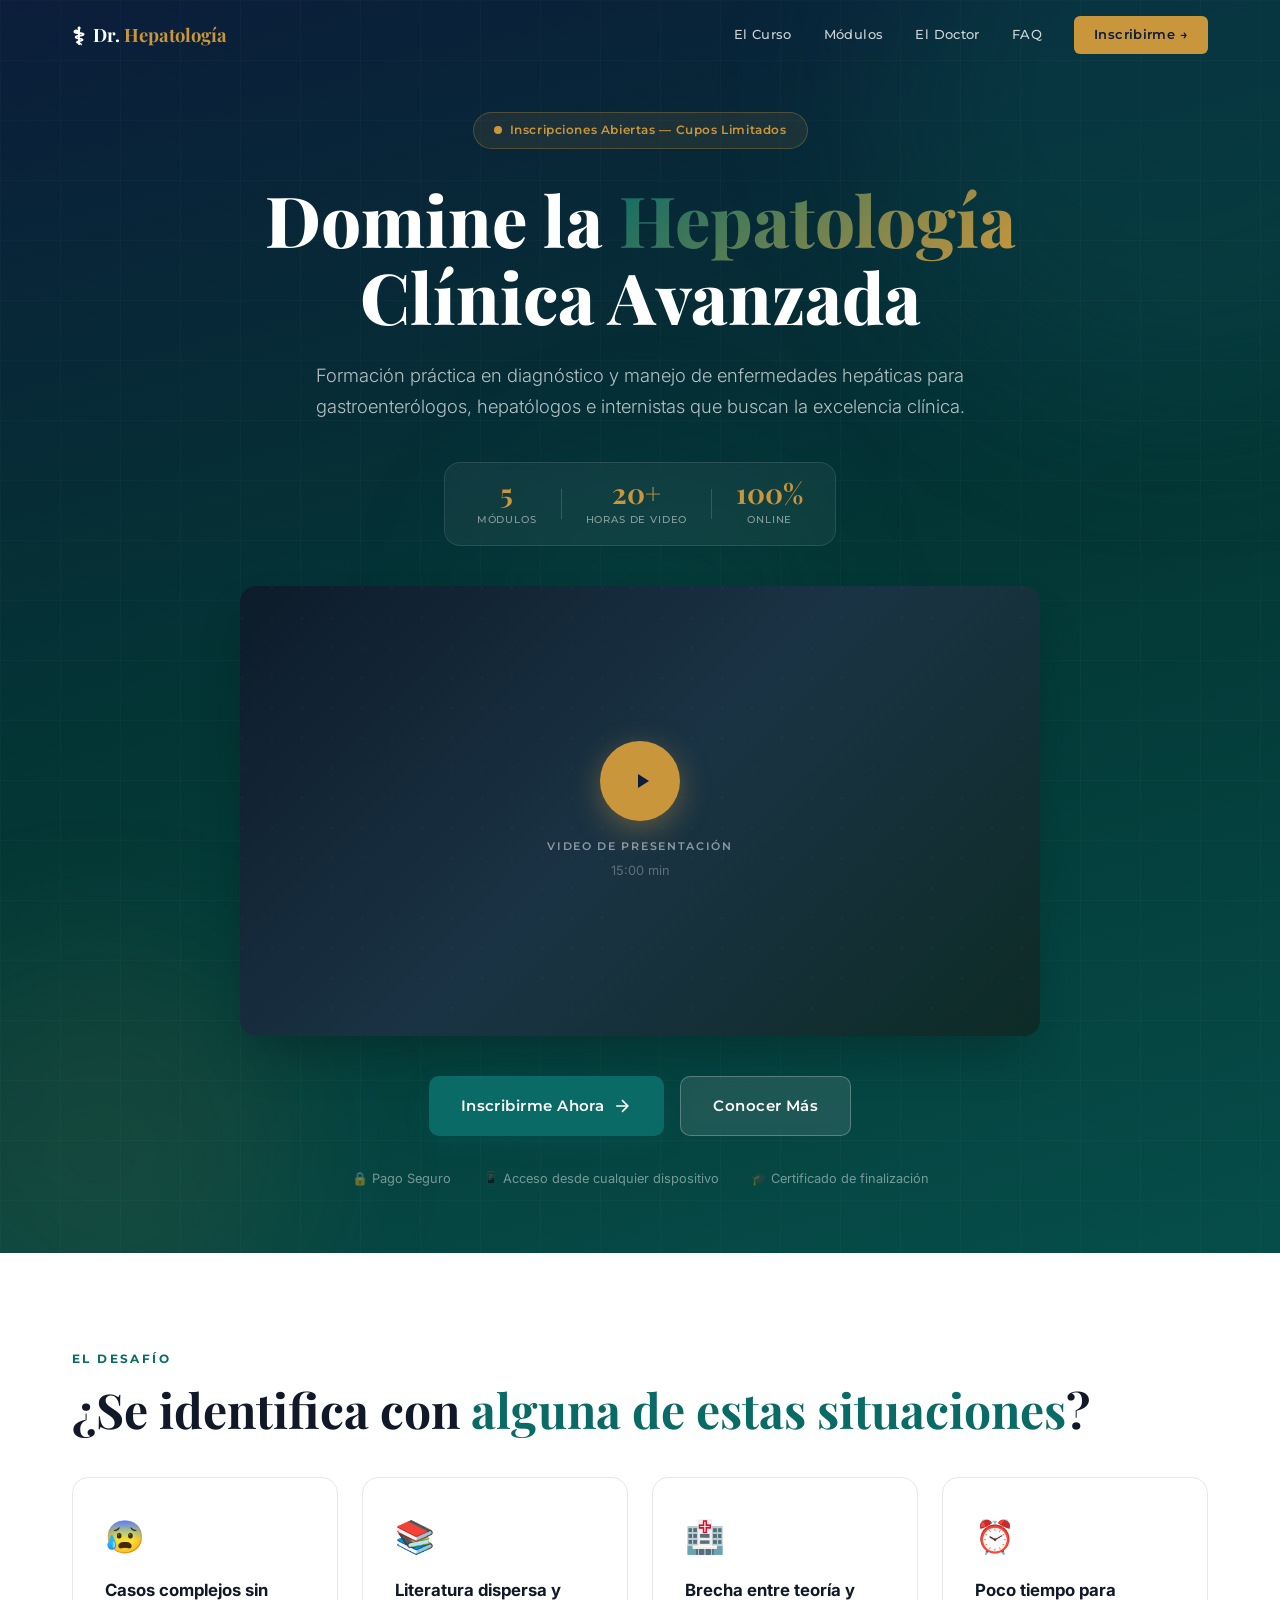
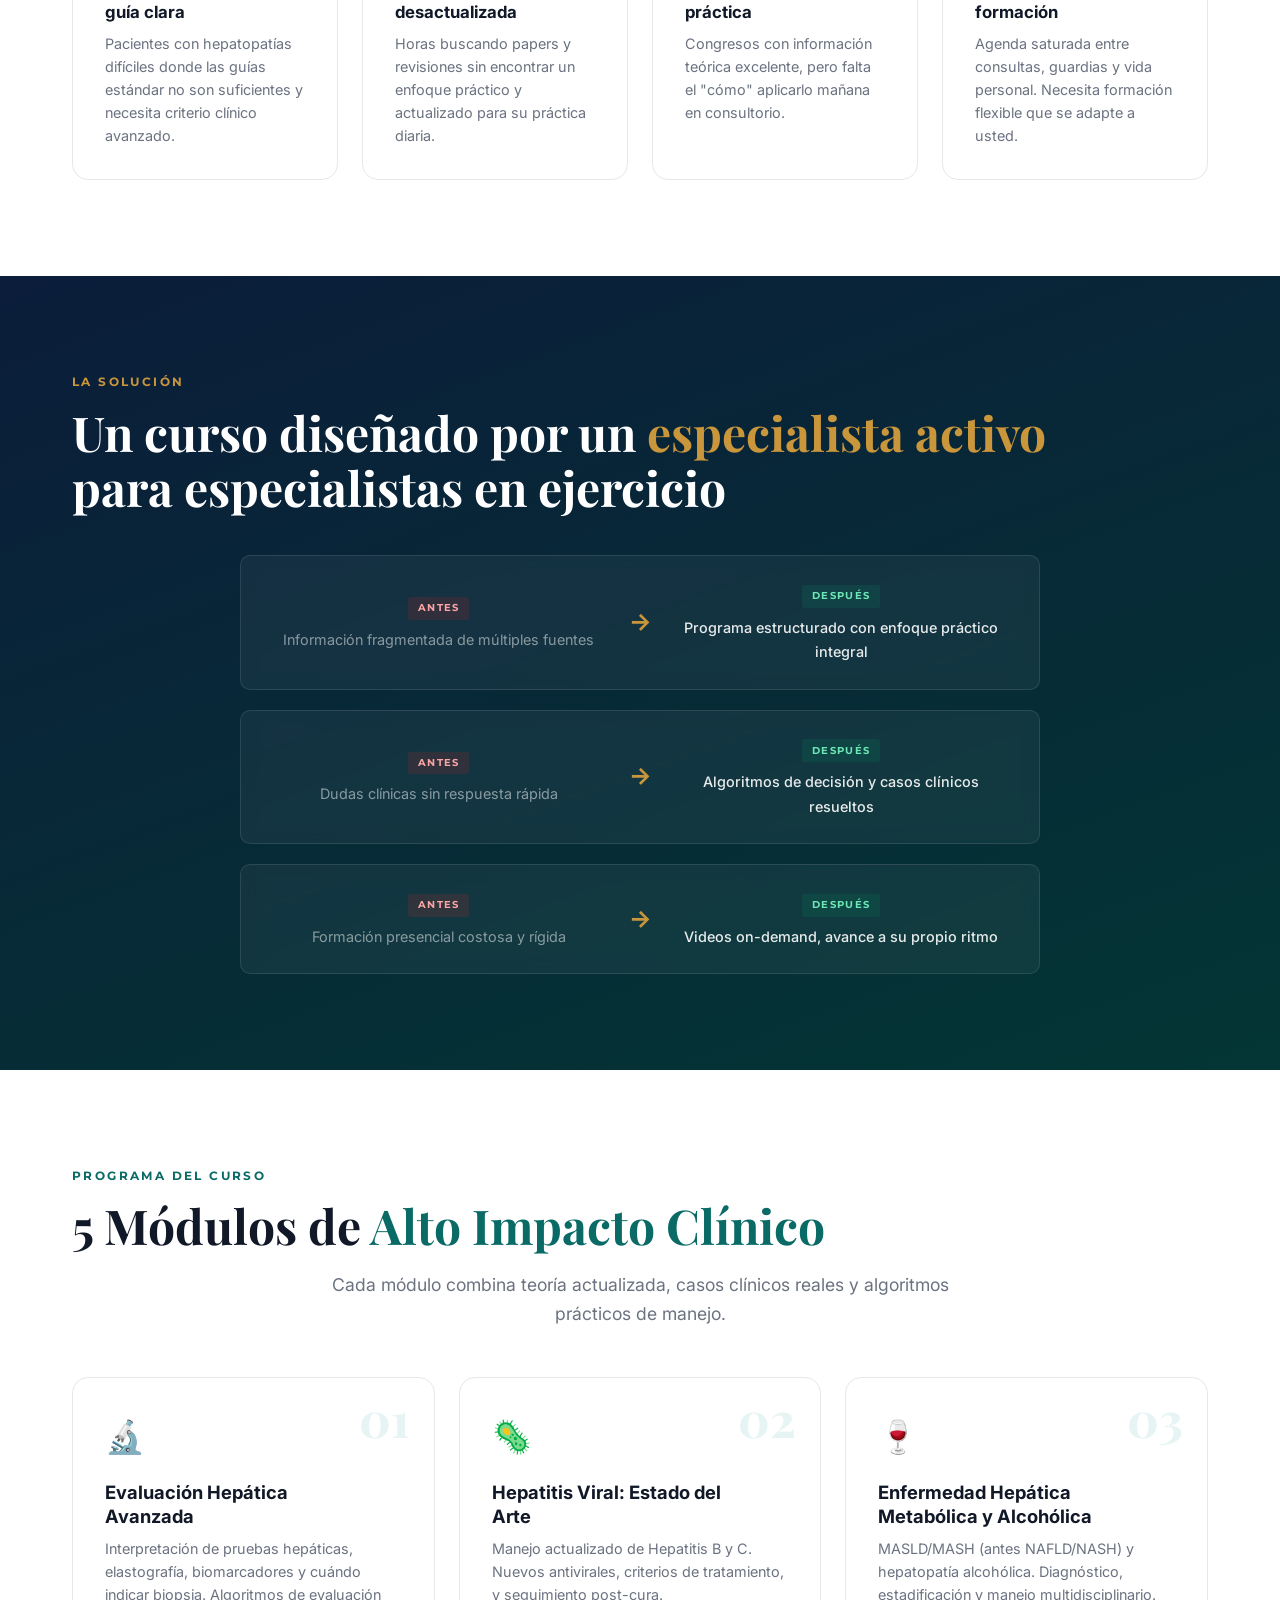
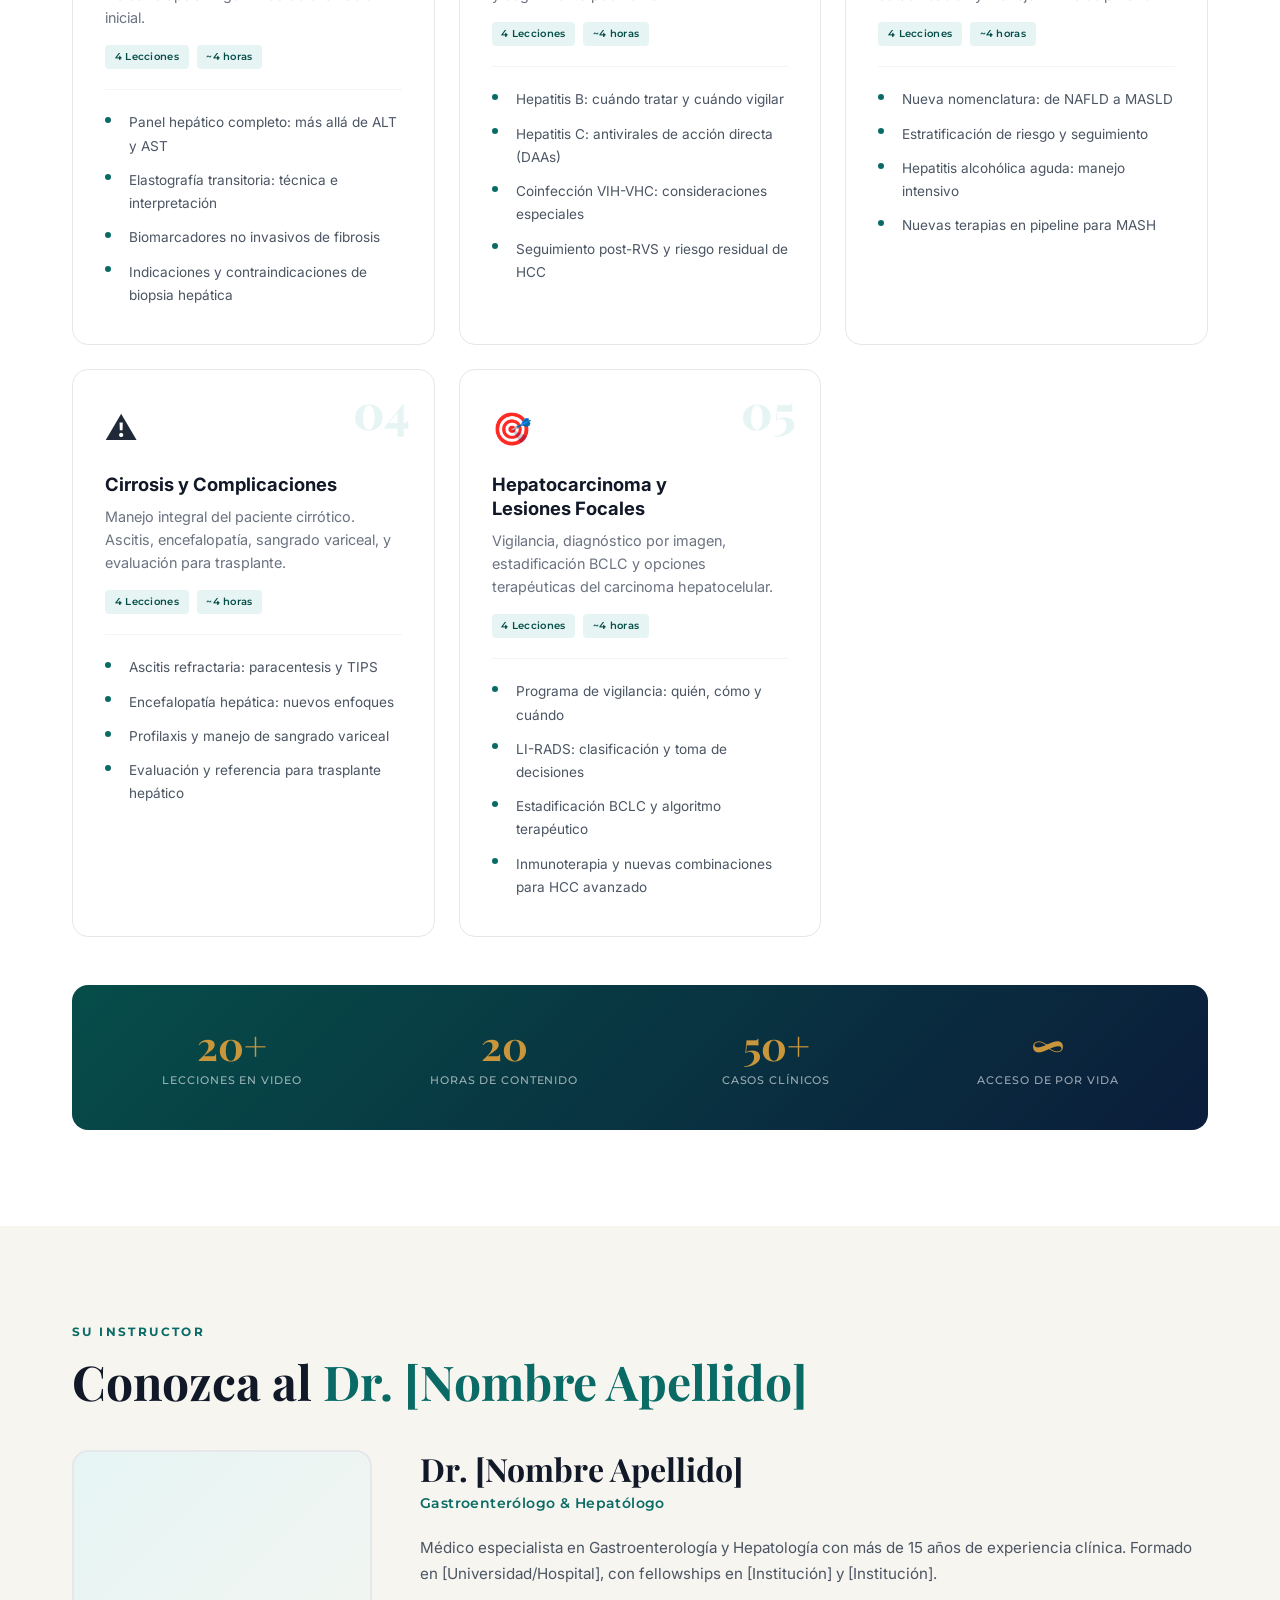
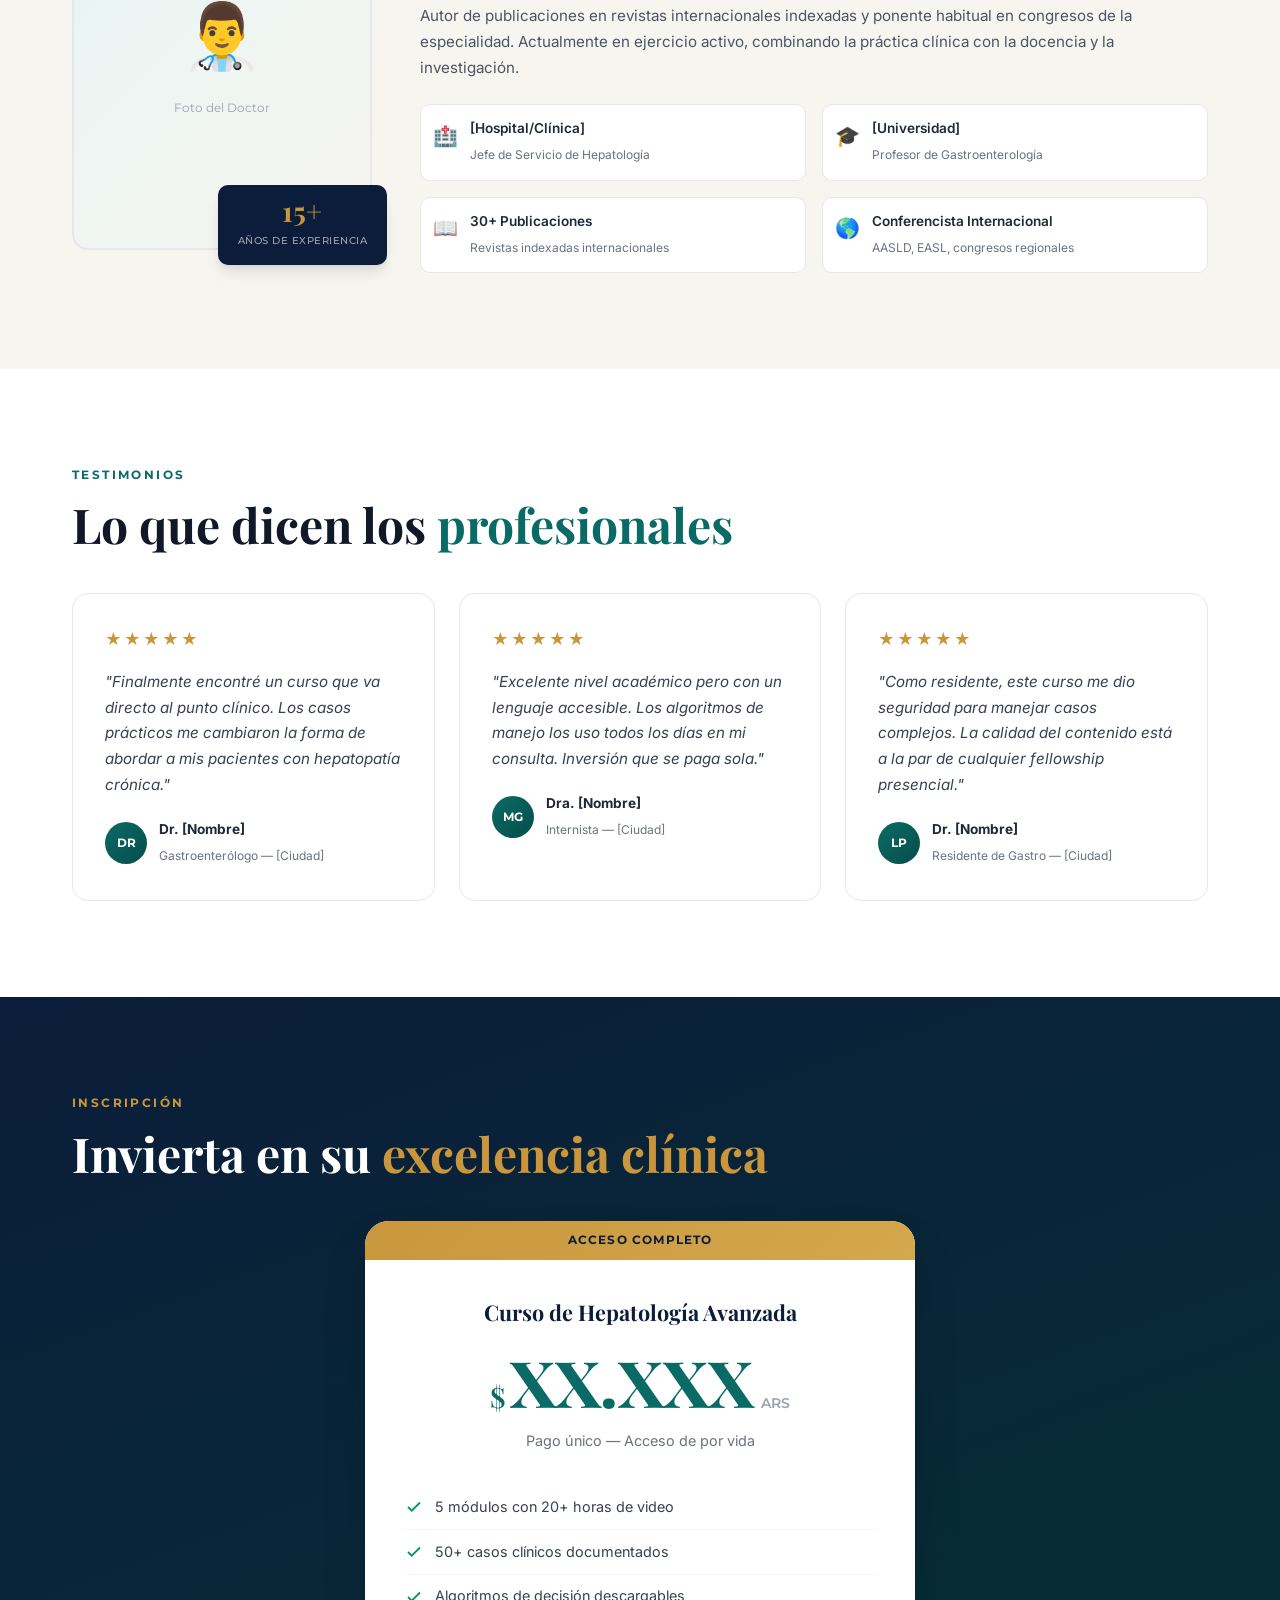
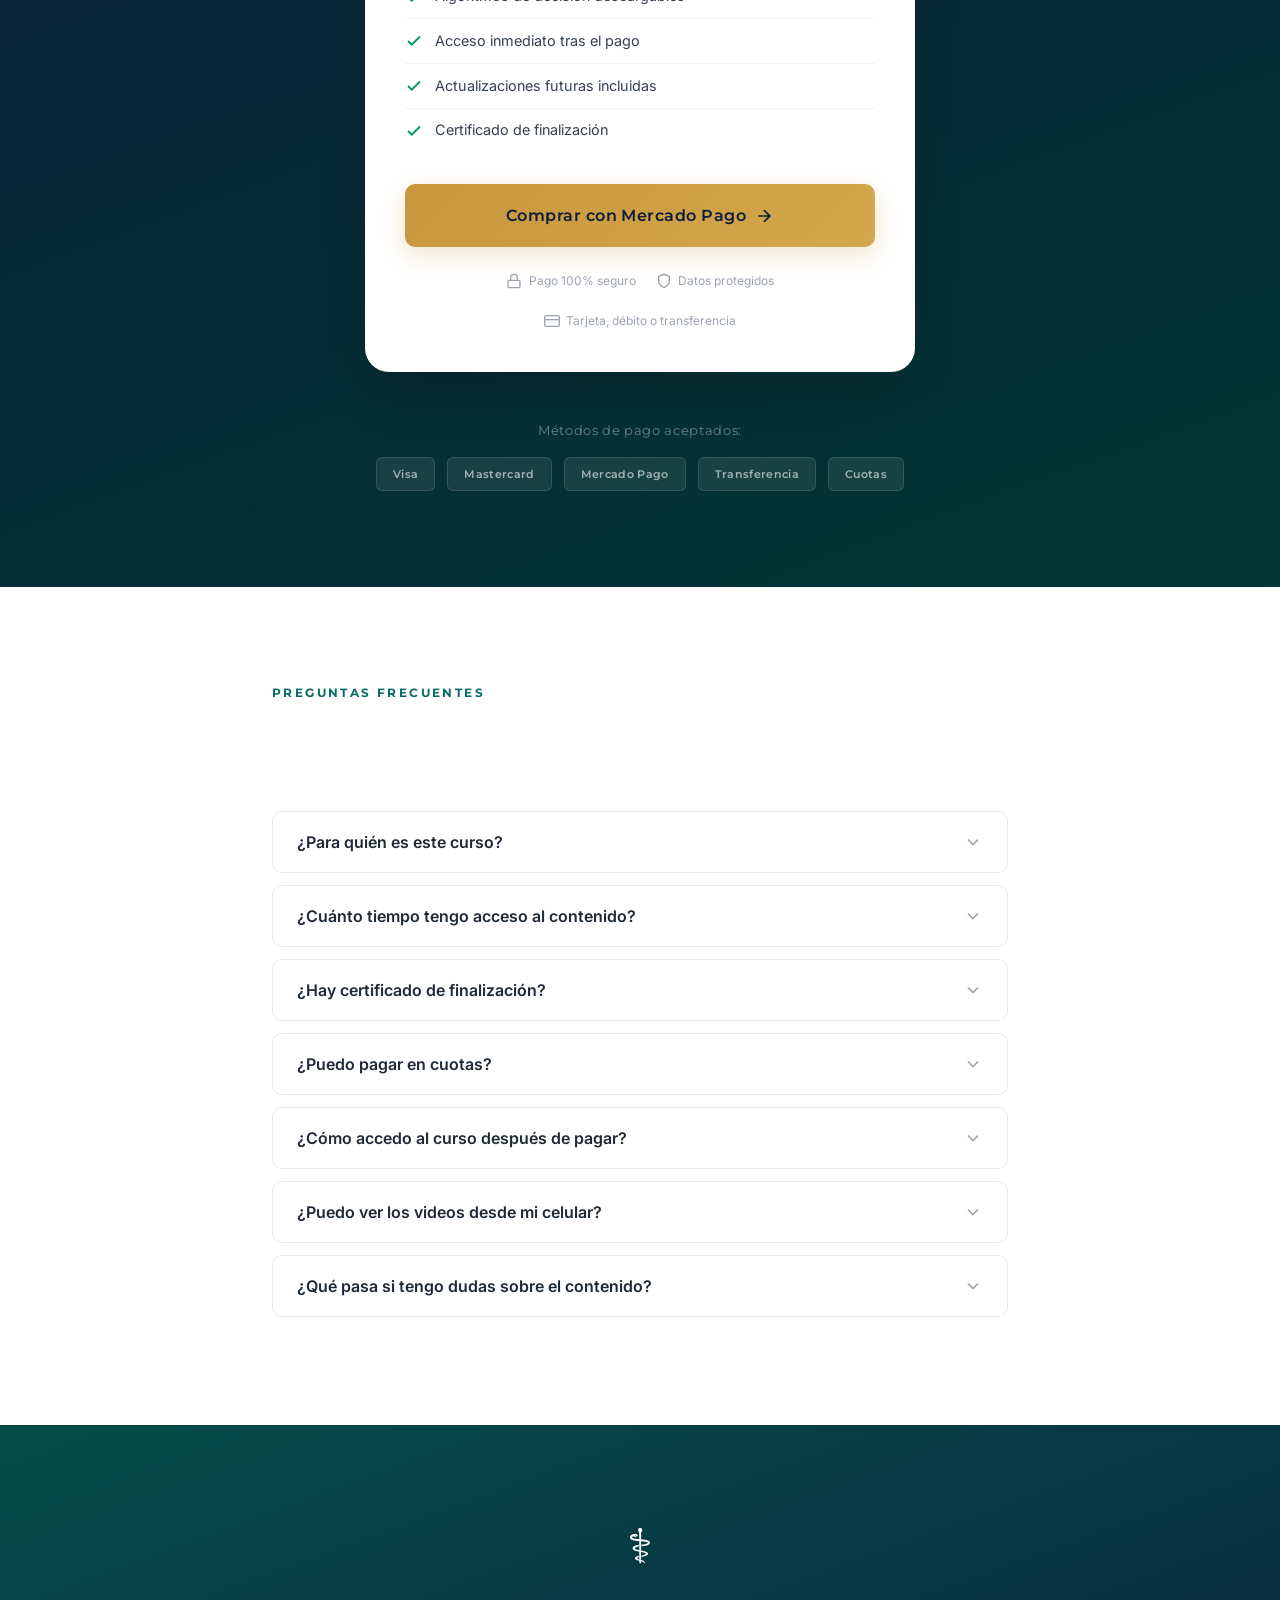
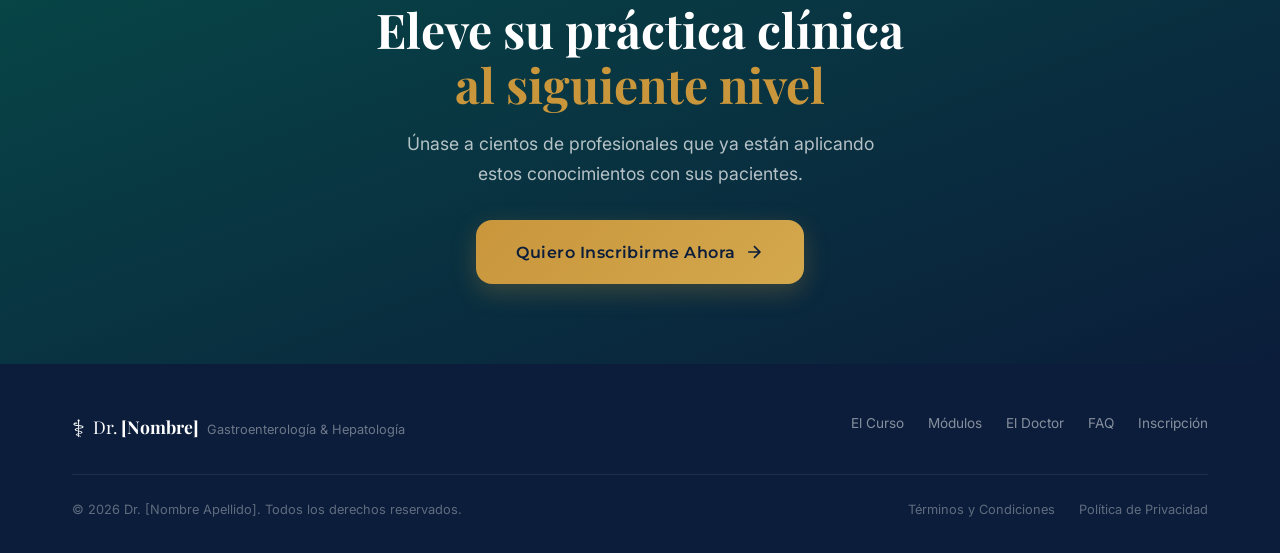
==== index.html @ e767b810 "Build complete Hepatología course sales funnel + student portal Landing page: hero with VSL video, p" ====
<!DOCTYPE html>
<html lang="es">
<head>
<meta charset="UTF-8">
<meta name="viewport" content="width=device-width, initial-scale=1.0">
<title>Curso de Hepatología Avanzada — Formación Médica de Excelencia</title>
<meta name="description" content="Curso online de Gastroenterología y Hepatología para profesionales de la salud. Aprenda técnicas avanzadas de diagnóstico y tratamiento.">
<meta property="og:title" content="Curso de Hepatología Avanzada">
<meta property="og:description" content="Formación médica de excelencia en gastroenterología y hepatología.">
<meta property="og:type" content="website">
<link rel="preconnect" href="https://fonts.googleapis.com">
<link rel="preconnect" href="https://fonts.gstatic.com" crossorigin>
<link href="https://fonts.googleapis.com/css2?family=Playfair+Display:wght@400;500;600;700;800&family=Inter:wght@300;400;500;600;700&family=Montserrat:wght@400;500;600;700;800&display=swap" rel="stylesheet">
<link rel="stylesheet" href="styles.css">
</head>
<body>

<!-- ═══════ NAVBAR ═══════ -->
<nav class="navbar" id="navbar">
  <div class="nav-container">
    <a href="#" class="nav-logo">
      <span class="logo-icon">⚕</span>
      <span class="logo-text">Dr. <span class="gold">Hepatología</span></span>
    </a>
    <div class="nav-links" id="navLinks">
      <a href="#sobre-curso">El Curso</a>
      <a href="#modulos">Módulos</a>
      <a href="#doctor">El Doctor</a>
      <a href="#faq">FAQ</a>
      <a href="#inscripcion" class="nav-cta">Inscribirme →</a>
    </div>
    <button class="nav-toggle" id="navToggle" aria-label="Menú">
      <span></span><span></span><span></span>
    </button>
  </div>
</nav>

<!-- ═══════ HERO ═══════ -->
<header class="hero" id="hero">
  <div class="hero-bg-shapes">
    <div class="shape shape-1"></div>
    <div class="shape shape-2"></div>
    <div class="shape shape-3"></div>
    <div class="hero-grid-overlay"></div>
  </div>
  <div class="hero-content">
    <div class="hero-badge" data-animate="fade-down">
      <span class="badge-dot"></span>
      Inscripciones Abiertas — Cupos Limitados
    </div>
    <h1 data-animate="fade-up">
      Domine la <span class="text-gradient">Hepatología</span><br>
      Clínica Avanzada
    </h1>
    <p class="hero-subtitle" data-animate="fade-up" data-delay="100">
      Formación práctica en diagnóstico y manejo de enfermedades hepáticas para gastroenterólogos, hepatólogos e internistas que buscan la excelencia clínica.
    </p>
    <div class="hero-stats" data-animate="fade-up" data-delay="200">
      <div class="hero-stat">
        <span class="hero-stat-num">5</span>
        <span class="hero-stat-label">Módulos</span>
      </div>
      <div class="hero-stat-divider"></div>
      <div class="hero-stat">
        <span class="hero-stat-num">20+</span>
        <span class="hero-stat-label">Horas de Video</span>
      </div>
      <div class="hero-stat-divider"></div>
      <div class="hero-stat">
        <span class="hero-stat-num">100%</span>
        <span class="hero-stat-label">Online</span>
      </div>
    </div>
  </div>

  <!-- VSL VIDEO -->
  <div class="hero-video-wrap" data-animate="fade-up" data-delay="300">
    <div class="video-container" id="vslVideo">
      <div class="video-placeholder">
        <div class="video-play-btn" id="playBtn">
          <svg width="24" height="24" viewBox="0 0 24 24" fill="currentColor"><path d="M8 5v14l11-7z"/></svg>
        </div>
        <div class="video-overlay-text">
          <span class="video-label">VIDEO DE PRESENTACIÓN</span>
          <span class="video-duration">15:00 min</span>
        </div>
        <div class="video-bg-pattern"></div>
      </div>
      <!-- Replace with actual Vimeo embed:
      <iframe src="https://player.vimeo.com/video/VIDEO_ID?badge=0&autopause=0&player_id=0&app_id=58479"
              frameborder="0" allow="autoplay; fullscreen; picture-in-picture" allowfullscreen
              style="position:absolute;top:0;left:0;width:100%;height:100%;"></iframe>
      -->
    </div>
  </div>

  <div class="hero-cta-row" data-animate="fade-up" data-delay="400">
    <a href="#inscripcion" class="btn btn-primary btn-lg">
      <span>Inscribirme Ahora</span>
      <svg width="20" height="20" viewBox="0 0 24 24" fill="none" stroke="currentColor" stroke-width="2"><path d="M5 12h14M12 5l7 7-7 7"/></svg>
    </a>
    <a href="#sobre-curso" class="btn btn-ghost btn-lg">
      Conocer Más
    </a>
  </div>

  <div class="hero-trust-bar" data-animate="fade-up" data-delay="500">
    <span>🔒 Pago Seguro</span>
    <span>📱 Acceso desde cualquier dispositivo</span>
    <span>🎓 Certificado de finalización</span>
  </div>
</header>

<!-- ═══════ PAIN POINTS / PROBLEM ═══════ -->
<section class="section section-light" id="sobre-curso">
  <div class="container">
    <div class="section-eyebrow" data-animate="fade-up">El Desafío</div>
    <h2 class="section-title" data-animate="fade-up">
      ¿Se identifica con <span class="text-teal">alguna de estas situaciones</span>?
    </h2>

    <div class="pain-grid" data-animate="fade-up" data-delay="100">
      <div class="pain-card">
        <div class="pain-icon">😰</div>
        <h3>Casos complejos sin guía clara</h3>
        <p>Pacientes con hepatopatías difíciles donde las guías estándar no son suficientes y necesita criterio clínico avanzado.</p>
      </div>
      <div class="pain-card">
        <div class="pain-icon">📚</div>
        <h3>Literatura dispersa y desactualizada</h3>
        <p>Horas buscando papers y revisiones sin encontrar un enfoque práctico y actualizado para su práctica diaria.</p>
      </div>
      <div class="pain-card">
        <div class="pain-icon">🏥</div>
        <h3>Brecha entre teoría y práctica</h3>
        <p>Congresos con información teórica excelente, pero falta el "cómo" aplicarlo mañana en consultorio.</p>
      </div>
      <div class="pain-card">
        <div class="pain-icon">⏰</div>
        <h3>Poco tiempo para formación</h3>
        <p>Agenda saturada entre consultas, guardias y vida personal. Necesita formación flexible que se adapte a usted.</p>
      </div>
    </div>
  </div>
</section>

<!-- ═══════ SOLUTION / TRANSFORMATION ═══════ -->
<section class="section section-dark">
  <div class="container">
    <div class="section-eyebrow light" data-animate="fade-up">La Solución</div>
    <h2 class="section-title light" data-animate="fade-up">
      Un curso diseñado por un <span class="text-gold">especialista activo</span><br>
      para especialistas en ejercicio
    </h2>

    <div class="transform-grid" data-animate="fade-up" data-delay="100">
      <div class="transform-card">
        <div class="transform-before">
          <span class="transform-label">ANTES</span>
          <p>Información fragmentada de múltiples fuentes</p>
        </div>
        <div class="transform-arrow">→</div>
        <div class="transform-after">
          <span class="transform-label">DESPUÉS</span>
          <p>Programa estructurado con enfoque práctico integral</p>
        </div>
      </div>
      <div class="transform-card">
        <div class="transform-before">
          <span class="transform-label">ANTES</span>
          <p>Dudas clínicas sin respuesta rápida</p>
        </div>
        <div class="transform-arrow">→</div>
        <div class="transform-after">
          <span class="transform-label">DESPUÉS</span>
          <p>Algoritmos de decisión y casos clínicos resueltos</p>
        </div>
      </div>
      <div class="transform-card">
        <div class="transform-before">
          <span class="transform-label">ANTES</span>
          <p>Formación presencial costosa y rígida</p>
        </div>
        <div class="transform-arrow">→</div>
        <div class="transform-after">
          <span class="transform-label">DESPUÉS</span>
          <p>Videos on-demand, avance a su propio ritmo</p>
        </div>
      </div>
    </div>
  </div>
</section>

<!-- ═══════ COURSE MODULES ═══════ -->
<section class="section section-light" id="modulos">
  <div class="container">
    <div class="section-eyebrow" data-animate="fade-up">Programa del Curso</div>
    <h2 class="section-title" data-animate="fade-up">
      5 Módulos de <span class="text-teal">Alto Impacto Clínico</span>
    </h2>
    <p class="section-subtitle" data-animate="fade-up">Cada módulo combina teoría actualizada, casos clínicos reales y algoritmos prácticos de manejo.</p>

    <div class="modules-grid" data-animate="fade-up" data-delay="100">
      <!-- Module 1 -->
      <div class="module-card">
        <div class="module-number">01</div>
        <div class="module-icon">🔬</div>
        <h3>Evaluación Hepática Avanzada</h3>
        <p>Interpretación de pruebas hepáticas, elastografía, biomarcadores y cuándo indicar biopsia. Algoritmos de evaluación inicial.</p>
        <div class="module-meta">
          <span class="module-tag">4 Lecciones</span>
          <span class="module-tag">~4 horas</span>
        </div>
        <ul class="module-topics">
          <li>Panel hepático completo: más allá de ALT y AST</li>
          <li>Elastografía transitoria: técnica e interpretación</li>
          <li>Biomarcadores no invasivos de fibrosis</li>
          <li>Indicaciones y contraindicaciones de biopsia hepática</li>
        </ul>
      </div>

      <!-- Module 2 -->
      <div class="module-card">
        <div class="module-number">02</div>
        <div class="module-icon">🦠</div>
        <h3>Hepatitis Viral: Estado del Arte</h3>
        <p>Manejo actualizado de Hepatitis B y C. Nuevos antivirales, criterios de tratamiento, y seguimiento post-cura.</p>
        <div class="module-meta">
          <span class="module-tag">4 Lecciones</span>
          <span class="module-tag">~4 horas</span>
        </div>
        <ul class="module-topics">
          <li>Hepatitis B: cuándo tratar y cuándo vigilar</li>
          <li>Hepatitis C: antivirales de acción directa (DAAs)</li>
          <li>Coinfección VIH-VHC: consideraciones especiales</li>
          <li>Seguimiento post-RVS y riesgo residual de HCC</li>
        </ul>
      </div>

      <!-- Module 3 -->
      <div class="module-card">
        <div class="module-number">03</div>
        <div class="module-icon">🍷</div>
        <h3>Enfermedad Hepática Metabólica y Alcohólica</h3>
        <p>MASLD/MASH (antes NAFLD/NASH) y hepatopatía alcohólica. Diagnóstico, estadificación y manejo multidisciplinario.</p>
        <div class="module-meta">
          <span class="module-tag">4 Lecciones</span>
          <span class="module-tag">~4 horas</span>
        </div>
        <ul class="module-topics">
          <li>Nueva nomenclatura: de NAFLD a MASLD</li>
          <li>Estratificación de riesgo y seguimiento</li>
          <li>Hepatitis alcohólica aguda: manejo intensivo</li>
          <li>Nuevas terapias en pipeline para MASH</li>
        </ul>
      </div>

      <!-- Module 4 -->
      <div class="module-card">
        <div class="module-number">04</div>
        <div class="module-icon">⚠️</div>
        <h3>Cirrosis y Complicaciones</h3>
        <p>Manejo integral del paciente cirrótico. Ascitis, encefalopatía, sangrado variceal, y evaluación para trasplante.</p>
        <div class="module-meta">
          <span class="module-tag">4 Lecciones</span>
          <span class="module-tag">~4 horas</span>
        </div>
        <ul class="module-topics">
          <li>Ascitis refractaria: paracentesis y TIPS</li>
          <li>Encefalopatía hepática: nuevos enfoques</li>
          <li>Profilaxis y manejo de sangrado variceal</li>
          <li>Evaluación y referencia para trasplante hepático</li>
        </ul>
      </div>

      <!-- Module 5 -->
      <div class="module-card">
        <div class="module-number">05</div>
        <div class="module-icon">🎯</div>
        <h3>Hepatocarcinoma y Lesiones Focales</h3>
        <p>Vigilancia, diagnóstico por imagen, estadificación BCLC y opciones terapéuticas del carcinoma hepatocelular.</p>
        <div class="module-meta">
          <span class="module-tag">4 Lecciones</span>
          <span class="module-tag">~4 horas</span>
        </div>
        <ul class="module-topics">
          <li>Programa de vigilancia: quién, cómo y cuándo</li>
          <li>LI-RADS: clasificación y toma de decisiones</li>
          <li>Estadificación BCLC y algoritmo terapéutico</li>
          <li>Inmunoterapia y nuevas combinaciones para HCC avanzado</li>
        </ul>
      </div>
    </div>

    <div class="modules-summary" data-animate="fade-up">
      <div class="summary-item">
        <span class="summary-num">20+</span>
        <span class="summary-label">Lecciones en Video</span>
      </div>
      <div class="summary-item">
        <span class="summary-num">20</span>
        <span class="summary-label">Horas de Contenido</span>
      </div>
      <div class="summary-item">
        <span class="summary-num">50+</span>
        <span class="summary-label">Casos Clínicos</span>
      </div>
      <div class="summary-item">
        <span class="summary-num">∞</span>
        <span class="summary-label">Acceso de por Vida</span>
      </div>
    </div>
  </div>
</section>

<!-- ═══════ DOCTOR BIO ═══════ -->
<section class="section section-cream" id="doctor">
  <div class="container">
    <div class="section-eyebrow" data-animate="fade-up">Su Instructor</div>
    <h2 class="section-title" data-animate="fade-up">
      Conozca al <span class="text-teal">Dr. [Nombre Apellido]</span>
    </h2>

    <div class="doctor-card" data-animate="fade-up" data-delay="100">
      <div class="doctor-photo">
        <div class="doctor-photo-placeholder">
          <span>👨‍⚕️</span>
          <small>Foto del Doctor</small>
        </div>
        <div class="doctor-badge-float">
          <span>15+</span>
          <small>Años de Experiencia</small>
        </div>
      </div>
      <div class="doctor-info">
        <h3>Dr. [Nombre Apellido]</h3>
        <p class="doctor-title">Gastroenterólogo &amp; Hepatólogo</p>
        <p class="doctor-bio">
          Médico especialista en Gastroenterología y Hepatología con más de 15 años de experiencia clínica.
          Formado en [Universidad/Hospital], con fellowships en [Institución] y [Institución].
        </p>
        <p class="doctor-bio">
          Autor de publicaciones en revistas internacionales indexadas y ponente habitual en congresos
          de la especialidad. Actualmente en ejercicio activo, combinando la práctica clínica con la
          docencia y la investigación.
        </p>
        <div class="doctor-credentials">
          <div class="credential">
            <div class="credential-icon">🏥</div>
            <div>
              <strong>[Hospital/Clínica]</strong>
              <span>Jefe de Servicio de Hepatología</span>
            </div>
          </div>
          <div class="credential">
            <div class="credential-icon">🎓</div>
            <div>
              <strong>[Universidad]</strong>
              <span>Profesor de Gastroenterología</span>
            </div>
          </div>
          <div class="credential">
            <div class="credential-icon">📖</div>
            <div>
              <strong>30+ Publicaciones</strong>
              <span>Revistas indexadas internacionales</span>
            </div>
          </div>
          <div class="credential">
            <div class="credential-icon">🌎</div>
            <div>
              <strong>Conferencista Internacional</strong>
              <span>AASLD, EASL, congresos regionales</span>
            </div>
          </div>
        </div>
      </div>
    </div>
  </div>
</section>

<!-- ═══════ SOCIAL PROOF ═══════ -->
<section class="section section-light">
  <div class="container">
    <div class="section-eyebrow" data-animate="fade-up">Testimonios</div>
    <h2 class="section-title" data-animate="fade-up">
      Lo que dicen los <span class="text-teal">profesionales</span>
    </h2>

    <div class="testimonials-grid" data-animate="fade-up" data-delay="100">
      <div class="testimonial-card">
        <div class="testimonial-stars">★★★★★</div>
        <p class="testimonial-text">"Finalmente encontré un curso que va directo al punto clínico. Los casos prácticos me cambiaron la forma de abordar a mis pacientes con hepatopatía crónica."</p>
        <div class="testimonial-author">
          <div class="testimonial-avatar">DR</div>
          <div>
            <strong>Dr. [Nombre]</strong>
            <span>Gastroenterólogo — [Ciudad]</span>
          </div>
        </div>
      </div>

      <div class="testimonial-card">
        <div class="testimonial-stars">★★★★★</div>
        <p class="testimonial-text">"Excelente nivel académico pero con un lenguaje accesible. Los algoritmos de manejo los uso todos los días en mi consulta. Inversión que se paga sola."</p>
        <div class="testimonial-author">
          <div class="testimonial-avatar">MG</div>
          <div>
            <strong>Dra. [Nombre]</strong>
            <span>Internista — [Ciudad]</span>
          </div>
        </div>
      </div>

      <div class="testimonial-card">
        <div class="testimonial-stars">★★★★★</div>
        <p class="testimonial-text">"Como residente, este curso me dio seguridad para manejar casos complejos. La calidad del contenido está a la par de cualquier fellowship presencial."</p>
        <div class="testimonial-author">
          <div class="testimonial-avatar">LP</div>
          <div>
            <strong>Dr. [Nombre]</strong>
            <span>Residente de Gastro — [Ciudad]</span>
          </div>
        </div>
      </div>
    </div>
  </div>
</section>

<!-- ═══════ PRICING / CTA ═══════ -->
<section class="section section-dark" id="inscripcion">
  <div class="container">
    <div class="section-eyebrow light" data-animate="fade-up">Inscripción</div>
    <h2 class="section-title light" data-animate="fade-up">
      Invierta en su <span class="text-gold">excelencia clínica</span>
    </h2>

    <div class="pricing-section" data-animate="fade-up" data-delay="100">
      <div class="price-card">
        <div class="price-card-badge">Acceso Completo</div>
        <div class="price-card-content">
          <h3>Curso de Hepatología Avanzada</h3>
          <div class="price-amount">
            <span class="price-currency">$</span>
            <span class="price-value">XX.XXX</span>
            <span class="price-period">ARS</span>
          </div>
          <p class="price-subtitle">Pago único — Acceso de por vida</p>

          <ul class="price-features">
            <li>
              <svg width="18" height="18" viewBox="0 0 24 24" fill="none" stroke="currentColor" stroke-width="2.5"><path d="M20 6L9 17l-5-5"/></svg>
              5 módulos con 20+ horas de video
            </li>
            <li>
              <svg width="18" height="18" viewBox="0 0 24 24" fill="none" stroke="currentColor" stroke-width="2.5"><path d="M20 6L9 17l-5-5"/></svg>
              50+ casos clínicos documentados
            </li>
            <li>
              <svg width="18" height="18" viewBox="0 0 24 24" fill="none" stroke="currentColor" stroke-width="2.5"><path d="M20 6L9 17l-5-5"/></svg>
              Algoritmos de decisión descargables
            </li>
            <li>
              <svg width="18" height="18" viewBox="0 0 24 24" fill="none" stroke="currentColor" stroke-width="2.5"><path d="M20 6L9 17l-5-5"/></svg>
              Acceso inmediato tras el pago
            </li>
            <li>
              <svg width="18" height="18" viewBox="0 0 24 24" fill="none" stroke="currentColor" stroke-width="2.5"><path d="M20 6L9 17l-5-5"/></svg>
              Actualizaciones futuras incluidas
            </li>
            <li>
              <svg width="18" height="18" viewBox="0 0 24 24" fill="none" stroke="currentColor" stroke-width="2.5"><path d="M20 6L9 17l-5-5"/></svg>
              Certificado de finalización
            </li>
          </ul>

          <a href="#" class="btn btn-gold btn-xl" id="mercadoPagoBtn">
            <span>Comprar con Mercado Pago</span>
            <svg width="20" height="20" viewBox="0 0 24 24" fill="none" stroke="currentColor" stroke-width="2"><path d="M5 12h14M12 5l7 7-7 7"/></svg>
          </a>

          <div class="price-trust">
            <div class="trust-item">
              <svg width="16" height="16" viewBox="0 0 24 24" fill="none" stroke="currentColor" stroke-width="2"><rect x="3" y="11" width="18" height="11" rx="2"/><path d="M7 11V7a5 5 0 0110 0v4"/></svg>
              Pago 100% seguro
            </div>
            <div class="trust-item">
              <svg width="16" height="16" viewBox="0 0 24 24" fill="none" stroke="currentColor" stroke-width="2"><path d="M12 22s8-4 8-10V5l-8-3-8 3v7c0 6 8 10 8 10z"/></svg>
              Datos protegidos
            </div>
            <div class="trust-item">
              <svg width="16" height="16" viewBox="0 0 24 24" fill="none" stroke="currentColor" stroke-width="2"><rect x="1" y="4" width="22" height="16" rx="2"/><line x1="1" y1="10" x2="23" y2="10"/></svg>
              Tarjeta, débito o transferencia
            </div>
          </div>
        </div>
      </div>
    </div>

    <!-- Mercado Pago Logos -->
    <div class="payment-methods" data-animate="fade-up" data-delay="200">
      <span class="payment-label">Métodos de pago aceptados:</span>
      <div class="payment-icons">
        <div class="payment-icon-card">Visa</div>
        <div class="payment-icon-card">Mastercard</div>
        <div class="payment-icon-card">Mercado Pago</div>
        <div class="payment-icon-card">Transferencia</div>
        <div class="payment-icon-card">Cuotas</div>
      </div>
    </div>
  </div>
</section>

<!-- ═══════ FAQ ═══════ -->
<section class="section section-light" id="faq">
  <div class="container container-narrow">
    <div class="section-eyebrow" data-animate="fade-up">Preguntas Frecuentes</div>
    <h2 class="section-title" data-animate="fade-up">
      Resolvemos sus <span class="text-teal">dudas</span>
    </h2>

    <div class="faq-list" data-animate="fade-up" data-delay="100">
      <div class="faq-item">
        <button class="faq-question" aria-expanded="false">
          <span>¿Para quién es este curso?</span>
          <svg class="faq-chevron" width="20" height="20" viewBox="0 0 24 24" fill="none" stroke="currentColor" stroke-width="2"><path d="M6 9l6 6 6-6"/></svg>
        </button>
        <div class="faq-answer">
          <p>Está diseñado para gastroenterólogos, hepatólogos, internistas, y médicos residentes que deseen profundizar sus conocimientos en hepatología clínica. No es necesario ser subespecialista para aprovecharlo.</p>
        </div>
      </div>

      <div class="faq-item">
        <button class="faq-question" aria-expanded="false">
          <span>¿Cuánto tiempo tengo acceso al contenido?</span>
          <svg class="faq-chevron" width="20" height="20" viewBox="0 0 24 24" fill="none" stroke="currentColor" stroke-width="2"><path d="M6 9l6 6 6-6"/></svg>
        </button>
        <div class="faq-answer">
          <p>El acceso es de por vida. Una vez que paga, puede ver y re-ver los videos las veces que necesite. Además, recibirá las actualizaciones futuras sin costo adicional.</p>
        </div>
      </div>

      <div class="faq-item">
        <button class="faq-question" aria-expanded="false">
          <span>¿Hay certificado de finalización?</span>
          <svg class="faq-chevron" width="20" height="20" viewBox="0 0 24 24" fill="none" stroke="currentColor" stroke-width="2"><path d="M6 9l6 6 6-6"/></svg>
        </button>
        <div class="faq-answer">
          <p>Sí. Al completar todos los módulos recibirá un certificado digital de finalización firmado por el Dr. [Nombre], que puede agregar a su currículum profesional.</p>
        </div>
      </div>

      <div class="faq-item">
        <button class="faq-question" aria-expanded="false">
          <span>¿Puedo pagar en cuotas?</span>
          <svg class="faq-chevron" width="20" height="20" viewBox="0 0 24 24" fill="none" stroke="currentColor" stroke-width="2"><path d="M6 9l6 6 6-6"/></svg>
        </button>
        <div class="faq-answer">
          <p>Sí. A través de Mercado Pago puede pagar con tarjeta de crédito en cuotas. La cantidad de cuotas disponibles depende de su banco emisor.</p>
        </div>
      </div>

      <div class="faq-item">
        <button class="faq-question" aria-expanded="false">
          <span>¿Cómo accedo al curso después de pagar?</span>
          <svg class="faq-chevron" width="20" height="20" viewBox="0 0 24 24" fill="none" stroke="currentColor" stroke-width="2"><path d="M6 9l6 6 6-6"/></svg>
        </button>
        <div class="faq-answer">
          <p>Inmediatamente después de confirmar su pago, recibirá un email automático con el enlace al portal de estudiantes y su contraseña de acceso. Puede empezar a estudiar al instante.</p>
        </div>
      </div>

      <div class="faq-item">
        <button class="faq-question" aria-expanded="false">
          <span>¿Puedo ver los videos desde mi celular?</span>
          <svg class="faq-chevron" width="20" height="20" viewBox="0 0 24 24" fill="none" stroke="currentColor" stroke-width="2"><path d="M6 9l6 6 6-6"/></svg>
        </button>
        <div class="faq-answer">
          <p>Absolutamente. El portal está optimizado para todos los dispositivos: computadora, tablet y celular. Los videos se reproducen en alta calidad en cualquier pantalla.</p>
        </div>
      </div>

      <div class="faq-item">
        <button class="faq-question" aria-expanded="false">
          <span>¿Qué pasa si tengo dudas sobre el contenido?</span>
          <svg class="faq-chevron" width="20" height="20" viewBox="0 0 24 24" fill="none" stroke="currentColor" stroke-width="2"><path d="M6 9l6 6 6-6"/></svg>
        </button>
        <div class="faq-answer">
          <p>Puede contactar directamente al Dr. [Nombre] a través del email de soporte proporcionado en el portal. Responderá sus consultas clínicas relacionadas con el curso.</p>
        </div>
      </div>
    </div>
  </div>
</section>

<!-- ═══════ FINAL CTA ═══════ -->
<section class="section section-cta">
  <div class="container" style="text-align: center;">
    <div class="cta-icon" data-animate="fade-up">⚕</div>
    <h2 class="section-title light" data-animate="fade-up">
      Eleve su práctica clínica<br>
      <span class="text-gold">al siguiente nivel</span>
    </h2>
    <p class="cta-text" data-animate="fade-up" data-delay="100">
      Únase a cientos de profesionales que ya están aplicando estos conocimientos con sus pacientes.
    </p>
    <a href="#inscripcion" class="btn btn-gold btn-xl" data-animate="fade-up" data-delay="200">
      <span>Quiero Inscribirme Ahora</span>
      <svg width="20" height="20" viewBox="0 0 24 24" fill="none" stroke="currentColor" stroke-width="2"><path d="M5 12h14M12 5l7 7-7 7"/></svg>
    </a>
  </div>
</section>

<!-- ═══════ FOOTER ═══════ -->
<footer class="footer">
  <div class="container">
    <div class="footer-top">
      <div class="footer-brand">
        <span class="logo-icon">⚕</span>
        <span>Dr. <strong>[Nombre]</strong></span>
        <p>Gastroenterología &amp; Hepatología</p>
      </div>
      <div class="footer-links">
        <a href="#sobre-curso">El Curso</a>
        <a href="#modulos">Módulos</a>
        <a href="#doctor">El Doctor</a>
        <a href="#faq">FAQ</a>
        <a href="#inscripcion">Inscripción</a>
      </div>
    </div>
    <div class="footer-bottom">
      <p>&copy; 2026 Dr. [Nombre Apellido]. Todos los derechos reservados.</p>
      <div class="footer-legal">
        <a href="#">Términos y Condiciones</a>
        <a href="#">Política de Privacidad</a>
      </div>
    </div>
  </div>
</footer>

<!-- ═══════ STICKY CTA (Mobile) ═══════ -->
<div class="sticky-cta" id="stickyCta">
  <a href="#inscripcion" class="btn btn-gold btn-sticky">
    Inscribirme — $XX.XXX ARS →
  </a>
</div>

<script src="script.js"></script>
</body>
</html>
---- styles.css ----
/* ═══════════════════════════════════════════════════════
   HEPATOLOGÍA COURSE — DESIGN SYSTEM
   Medical-grade premium design for course sales funnel
   ═══════════════════════════════════════════════════════ */

/* ─── CSS VARIABLES ─── */
:root {
  /* Primary Medical Palette */
  --teal: #0A6B66;
  --teal-dark: #064D49;
  --teal-deeper: #033634;
  --teal-light: #E6F5F4;
  --teal-50: #F0FAF9;

  /* Navy Authority */
  --navy: #0B1D3A;
  --navy-light: #132D54;

  /* Gold Accents */
  --gold: #C9963C;
  --gold-light: #F5E6C8;
  --gold-hover: #D4A84D;
  --gold-50: #FDF8EF;

  /* Neutrals */
  --white: #FFFFFF;
  --ivory: #FAFBF9;
  --cream: #F7F5F0;
  --gray-50: #F9FAFB;
  --gray-100: #F3F4F6;
  --gray-200: #E5E7EB;
  --gray-300: #D1D5DB;
  --gray-400: #9CA3AF;
  --gray-500: #6B7280;
  --gray-600: #4B5563;
  --gray-700: #374151;
  --gray-800: #1F2937;
  --gray-900: #111827;

  /* Semantic */
  --green: #059669;
  --green-light: #D1FAE5;
  --red: #DC2626;
  --blue: #2563EB;

  /* Shadows */
  --shadow-sm: 0 1px 2px rgba(0,0,0,0.05);
  --shadow: 0 1px 3px rgba(0,0,0,0.1), 0 1px 2px rgba(0,0,0,0.06);
  --shadow-md: 0 4px 6px -1px rgba(0,0,0,0.1), 0 2px 4px -1px rgba(0,0,0,0.06);
  --shadow-lg: 0 10px 15px -3px rgba(0,0,0,0.1), 0 4px 6px -2px rgba(0,0,0,0.05);
  --shadow-xl: 0 20px 25px -5px rgba(0,0,0,0.1), 0 10px 10px -5px rgba(0,0,0,0.04);
  --shadow-2xl: 0 25px 50px -12px rgba(0,0,0,0.25);
  --shadow-teal: 0 8px 25px rgba(10,107,102,0.2);
  --shadow-gold: 0 8px 25px rgba(201,150,60,0.25);

  /* Radius */
  --radius-sm: 6px;
  --radius: 10px;
  --radius-lg: 16px;
  --radius-xl: 24px;
  --radius-full: 9999px;

  /* Transitions */
  --ease: cubic-bezier(0.4, 0, 0.2, 1);
  --ease-out: cubic-bezier(0, 0, 0.2, 1);
  --ease-spring: cubic-bezier(0.34, 1.56, 0.64, 1);
}

/* ─── RESET & BASE ─── */
*, *::before, *::after {
  margin: 0;
  padding: 0;
  box-sizing: border-box;
}

html {
  scroll-behavior: smooth;
  -webkit-font-smoothing: antialiased;
  -moz-osx-font-smoothing: grayscale;
}

body {
  font-family: 'Inter', -apple-system, BlinkMacSystemFont, 'Segoe UI', sans-serif;
  background: var(--white);
  color: var(--gray-800);
  line-height: 1.7;
  font-size: 16px;
  overflow-x: hidden;
}

img { max-width: 100%; height: auto; }
a { text-decoration: none; color: inherit; }
button { cursor: pointer; border: none; background: none; font-family: inherit; }
ul { list-style: none; }

/* ─── TYPOGRAPHY ─── */
h1, h2, h3, h4 {
  font-family: 'Playfair Display', 'Georgia', serif;
  line-height: 1.2;
  color: var(--gray-900);
}

.text-gradient {
  background: linear-gradient(135deg, var(--teal), var(--gold));
  -webkit-background-clip: text;
  -webkit-text-fill-color: transparent;
  background-clip: text;
}

.text-teal { color: var(--teal); }
.text-gold { color: var(--gold); }
.gold { color: var(--gold); }

/* ─── LAYOUT ─── */
.container {
  max-width: 1200px;
  margin: 0 auto;
  padding: 0 2rem;
}

.container-narrow {
  max-width: 800px;
  margin: 0 auto;
  padding: 0 2rem;
}

.section {
  padding: 6rem 0;
  position: relative;
}

.section-light { background: var(--white); }
.section-cream { background: var(--cream); }
.section-dark {
  background: linear-gradient(160deg, var(--navy) 0%, var(--teal-deeper) 100%);
  color: var(--white);
}
.section-cta {
  background: linear-gradient(160deg, var(--teal-dark) 0%, var(--navy) 100%);
  color: var(--white);
  padding: 5rem 0;
}

.section-eyebrow {
  font-family: 'Montserrat', sans-serif;
  font-size: 0.75rem;
  font-weight: 700;
  letter-spacing: 0.2em;
  text-transform: uppercase;
  color: var(--teal);
  margin-bottom: 0.75rem;
}
.section-eyebrow.light { color: var(--gold); }

.section-title {
  font-size: clamp(2rem, 4vw, 3rem);
  font-weight: 700;
  margin-bottom: 1rem;
  line-height: 1.15;
}
.section-title.light { color: var(--white); }

.section-subtitle {
  font-size: 1.1rem;
  color: var(--gray-500);
  max-width: 650px;
  margin: 0 auto 3rem;
  text-align: center;
}

/* ─── BUTTONS ─── */
.btn {
  display: inline-flex;
  align-items: center;
  gap: 0.5rem;
  font-family: 'Montserrat', sans-serif;
  font-weight: 600;
  font-size: 0.9rem;
  letter-spacing: 0.03em;
  padding: 0.85rem 1.75rem;
  border-radius: var(--radius);
  transition: all 0.3s var(--ease);
  white-space: nowrap;
}

.btn-primary {
  background: var(--teal);
  color: var(--white);
  box-shadow: var(--shadow-teal);
}
.btn-primary:hover {
  background: var(--teal-dark);
  transform: translateY(-2px);
  box-shadow: 0 12px 30px rgba(10,107,102,0.3);
}

.btn-gold {
  background: linear-gradient(135deg, var(--gold), var(--gold-hover));
  color: var(--navy);
  box-shadow: var(--shadow-gold);
}
.btn-gold:hover {
  transform: translateY(-2px);
  box-shadow: 0 12px 35px rgba(201,150,60,0.35);
}

.btn-ghost {
  background: rgba(255,255,255,0.1);
  color: var(--white);
  border: 1px solid rgba(255,255,255,0.25);
  backdrop-filter: blur(8px);
}
.btn-ghost:hover {
  background: rgba(255,255,255,0.15);
  border-color: rgba(255,255,255,0.4);
}

.btn-lg { padding: 1rem 2rem; font-size: 0.95rem; }
.btn-xl { padding: 1.15rem 2.5rem; font-size: 1rem; border-radius: var(--radius-lg); }

/* ═══════════════════════════════════════════════════════
   NAVBAR
   ═══════════════════════════════════════════════════════ */
.navbar {
  position: fixed;
  top: 0;
  left: 0;
  right: 0;
  z-index: 1000;
  padding: 1rem 0;
  transition: all 0.35s var(--ease);
}

.navbar.scrolled {
  background: rgba(255,255,255,0.95);
  backdrop-filter: blur(20px);
  -webkit-backdrop-filter: blur(20px);
  box-shadow: 0 1px 10px rgba(0,0,0,0.08);
  padding: 0.6rem 0;
}

.nav-container {
  max-width: 1200px;
  margin: 0 auto;
  padding: 0 2rem;
  display: flex;
  align-items: center;
  justify-content: space-between;
}

.nav-logo {
  display: flex;
  align-items: center;
  gap: 0.5rem;
  font-family: 'Playfair Display', serif;
  font-size: 1.15rem;
  font-weight: 700;
  color: var(--white);
  transition: color 0.3s;
}
.navbar.scrolled .nav-logo { color: var(--navy); }

.logo-icon {
  font-size: 1.5rem;
  line-height: 1;
}

.nav-links {
  display: flex;
  align-items: center;
  gap: 2rem;
}

.nav-links a {
  font-family: 'Montserrat', sans-serif;
  font-size: 0.8rem;
  font-weight: 500;
  letter-spacing: 0.03em;
  color: rgba(255,255,255,0.8);
  transition: color 0.3s;
}
.nav-links a:hover { color: var(--white); }
.navbar.scrolled .nav-links a { color: var(--gray-600); }
.navbar.scrolled .nav-links a:hover { color: var(--teal); }

.nav-cta {
  background: var(--gold) !important;
  color: var(--navy) !important;
  padding: 0.5rem 1.25rem !important;
  border-radius: var(--radius-sm) !important;
  font-weight: 600 !important;
}
.nav-cta:hover {
  background: var(--gold-hover) !important;
}

.nav-toggle {
  display: none;
  flex-direction: column;
  gap: 5px;
  padding: 0.5rem;
}
.nav-toggle span {
  display: block;
  width: 24px;
  height: 2px;
  background: var(--white);
  border-radius: 2px;
  transition: all 0.3s;
}
.navbar.scrolled .nav-toggle span { background: var(--navy); }

/* ═══════════════════════════════════════════════════════
   HERO
   ═══════════════════════════════════════════════════════ */
.hero {
  min-height: 100vh;
  background: linear-gradient(165deg, var(--navy) 0%, var(--teal-deeper) 50%, var(--teal-dark) 100%);
  display: flex;
  flex-direction: column;
  align-items: center;
  justify-content: center;
  text-align: center;
  padding: 7rem 2rem 4rem;
  position: relative;
  overflow: hidden;
}

.hero-bg-shapes {
  position: absolute;
  inset: 0;
  pointer-events: none;
}

.shape {
  position: absolute;
  border-radius: 50%;
  filter: blur(80px);
}
.shape-1 {
  width: 600px;
  height: 600px;
  background: rgba(10,107,102,0.2);
  top: -200px;
  right: -200px;
}
.shape-2 {
  width: 400px;
  height: 400px;
  background: rgba(201,150,60,0.08);
  bottom: -100px;
  left: -100px;
}
.shape-3 {
  width: 300px;
  height: 300px;
  background: rgba(10,107,102,0.12);
  top: 50%;
  left: 50%;
  transform: translate(-50%, -50%);
}

.hero-grid-overlay {
  position: absolute;
  inset: 0;
  background-image:
    linear-gradient(rgba(255,255,255,0.02) 1px, transparent 1px),
    linear-gradient(90deg, rgba(255,255,255,0.02) 1px, transparent 1px);
  background-size: 60px 60px;
}

.hero-content {
  position: relative;
  z-index: 2;
  max-width: 850px;
}

.hero-badge {
  display: inline-flex;
  align-items: center;
  gap: 0.5rem;
  background: rgba(201,150,60,0.1);
  border: 1px solid rgba(201,150,60,0.3);
  padding: 0.45rem 1.25rem;
  border-radius: var(--radius-full);
  font-family: 'Montserrat', sans-serif;
  font-size: 0.75rem;
  font-weight: 600;
  color: var(--gold);
  letter-spacing: 0.05em;
  margin-bottom: 2rem;
}

.badge-dot {
  width: 8px;
  height: 8px;
  background: var(--gold);
  border-radius: 50%;
  animation: pulse-dot 2s ease-in-out infinite;
}

@keyframes pulse-dot {
  0%, 100% { opacity: 1; transform: scale(1); }
  50% { opacity: 0.5; transform: scale(0.8); }
}

.hero h1 {
  font-size: clamp(2.5rem, 5.5vw, 4.5rem);
  font-weight: 800;
  color: var(--white);
  margin-bottom: 1.5rem;
  line-height: 1.1;
}

.hero-subtitle {
  font-size: 1.15rem;
  color: rgba(255,255,255,0.7);
  font-weight: 300;
  max-width: 700px;
  margin: 0 auto 2.5rem;
  line-height: 1.7;
}

.hero-stats {
  display: inline-flex;
  align-items: center;
  gap: 1.5rem;
  background: rgba(255,255,255,0.05);
  border: 1px solid rgba(255,255,255,0.1);
  border-radius: var(--radius-lg);
  padding: 1rem 2rem;
  margin-bottom: 2.5rem;
  backdrop-filter: blur(8px);
}

.hero-stat {
  text-align: center;
}
.hero-stat-num {
  font-family: 'Playfair Display', serif;
  font-size: 1.75rem;
  font-weight: 700;
  color: var(--gold);
  display: block;
  line-height: 1;
}
.hero-stat-label {
  font-family: 'Montserrat', sans-serif;
  font-size: 0.65rem;
  font-weight: 500;
  color: rgba(255,255,255,0.5);
  text-transform: uppercase;
  letter-spacing: 0.08em;
  margin-top: 0.25rem;
  display: block;
}
.hero-stat-divider {
  width: 1px;
  height: 30px;
  background: rgba(255,255,255,0.15);
}

/* ─── VSL VIDEO ─── */
.hero-video-wrap {
  width: 100%;
  max-width: 800px;
  margin: 0 auto 2.5rem;
  position: relative;
  z-index: 2;
}

.video-container {
  position: relative;
  width: 100%;
  padding-top: 56.25%;
  border-radius: var(--radius-lg);
  overflow: hidden;
  box-shadow: var(--shadow-2xl);
}

.video-placeholder {
  position: absolute;
  inset: 0;
  background: linear-gradient(135deg, #0d1b2a 0%, #1a3344 50%, #0d2b26 100%);
  display: flex;
  flex-direction: column;
  align-items: center;
  justify-content: center;
  cursor: pointer;
}

.video-bg-pattern {
  position: absolute;
  inset: 0;
  background-image: radial-gradient(circle at 2px 2px, rgba(255,255,255,0.03) 1px, transparent 0);
  background-size: 30px 30px;
}

.video-play-btn {
  position: relative;
  z-index: 2;
  width: 80px;
  height: 80px;
  background: var(--gold);
  border-radius: 50%;
  display: flex;
  align-items: center;
  justify-content: center;
  color: var(--navy);
  box-shadow: 0 8px 30px rgba(201,150,60,0.4);
  transition: all 0.3s var(--ease);
}
.video-play-btn:hover {
  transform: scale(1.1);
  box-shadow: 0 12px 40px rgba(201,150,60,0.5);
}
.video-play-btn svg { margin-left: 3px; }

.video-overlay-text {
  position: relative;
  z-index: 2;
  text-align: center;
  margin-top: 1rem;
}
.video-label {
  display: block;
  font-family: 'Montserrat', sans-serif;
  font-size: 0.7rem;
  font-weight: 600;
  letter-spacing: 0.15em;
  color: rgba(255,255,255,0.5);
  text-transform: uppercase;
}
.video-duration {
  display: block;
  font-size: 0.8rem;
  color: rgba(255,255,255,0.3);
  margin-top: 0.25rem;
}

/* ─── Hero CTA Row ─── */
.hero-cta-row {
  position: relative;
  z-index: 2;
  display: flex;
  gap: 1rem;
  justify-content: center;
  flex-wrap: wrap;
  margin-bottom: 2rem;
}

.hero-trust-bar {
  position: relative;
  z-index: 2;
  display: flex;
  gap: 2rem;
  justify-content: center;
  flex-wrap: wrap;
  font-size: 0.8rem;
  color: rgba(255,255,255,0.45);
}

/* ═══════════════════════════════════════════════════════
   PAIN POINTS
   ═══════════════════════════════════════════════════════ */
.pain-grid {
  display: grid;
  grid-template-columns: repeat(auto-fit, minmax(260px, 1fr));
  gap: 1.5rem;
  margin-top: 2.5rem;
}

.pain-card {
  background: var(--white);
  border: 1px solid var(--gray-200);
  border-radius: var(--radius-lg);
  padding: 2rem;
  transition: all 0.3s var(--ease);
}
.pain-card:hover {
  border-color: var(--teal);
  box-shadow: var(--shadow-lg);
  transform: translateY(-4px);
}

.pain-icon {
  font-size: 2rem;
  margin-bottom: 1rem;
  display: block;
}

.pain-card h3 {
  font-family: 'Inter', sans-serif;
  font-size: 1.05rem;
  font-weight: 700;
  margin-bottom: 0.5rem;
  line-height: 1.3;
}

.pain-card p {
  font-size: 0.9rem;
  color: var(--gray-500);
  line-height: 1.6;
}

/* ═══════════════════════════════════════════════════════
   TRANSFORMATION
   ═══════════════════════════════════════════════════════ */
.transform-grid {
  display: grid;
  gap: 1.25rem;
  margin-top: 2.5rem;
  max-width: 800px;
  margin-left: auto;
  margin-right: auto;
}

.transform-card {
  display: grid;
  grid-template-columns: 1fr auto 1fr;
  align-items: center;
  gap: 1.5rem;
  background: rgba(255,255,255,0.05);
  border: 1px solid rgba(255,255,255,0.1);
  border-radius: var(--radius);
  padding: 1.5rem 2rem;
  backdrop-filter: blur(8px);
}

.transform-before, .transform-after {
  text-align: center;
}

.transform-label {
  display: inline-block;
  font-family: 'Montserrat', sans-serif;
  font-size: 0.6rem;
  font-weight: 700;
  letter-spacing: 0.15em;
  text-transform: uppercase;
  padding: 0.2rem 0.6rem;
  border-radius: 3px;
  margin-bottom: 0.5rem;
}
.transform-before .transform-label {
  background: rgba(220,38,38,0.15);
  color: #FCA5A5;
}
.transform-after .transform-label {
  background: rgba(5,150,105,0.15);
  color: #6EE7B7;
}

.transform-before p {
  color: rgba(255,255,255,0.5);
  font-size: 0.9rem;
}
.transform-after p {
  color: rgba(255,255,255,0.9);
  font-size: 0.9rem;
  font-weight: 500;
}

.transform-arrow {
  font-size: 1.5rem;
  color: var(--gold);
  font-weight: 700;
}

/* ═══════════════════════════════════════════════════════
   MODULES
   ═══════════════════════════════════════════════════════ */
.modules-grid {
  display: grid;
  grid-template-columns: repeat(auto-fit, minmax(340px, 1fr));
  gap: 1.5rem;
  margin-top: 2rem;
}

.module-card {
  background: var(--white);
  border: 1px solid var(--gray-200);
  border-radius: var(--radius-lg);
  padding: 2rem;
  position: relative;
  overflow: hidden;
  transition: all 0.35s var(--ease);
}
.module-card:hover {
  border-color: var(--teal);
  box-shadow: var(--shadow-lg);
  transform: translateY(-4px);
}
.module-card::before {
  content: '';
  position: absolute;
  top: 0;
  left: 0;
  right: 0;
  height: 3px;
  background: linear-gradient(90deg, var(--teal), var(--gold));
  opacity: 0;
  transition: opacity 0.3s;
}
.module-card:hover::before { opacity: 1; }

.module-number {
  font-family: 'Playfair Display', serif;
  font-size: 3rem;
  font-weight: 800;
  color: var(--teal-light);
  line-height: 1;
  position: absolute;
  top: 1rem;
  right: 1.5rem;
}

.module-icon {
  font-size: 2rem;
  margin-bottom: 1rem;
}

.module-card h3 {
  font-family: 'Inter', sans-serif;
  font-size: 1.15rem;
  font-weight: 700;
  margin-bottom: 0.5rem;
  padding-right: 3rem;
  line-height: 1.3;
}

.module-card > p {
  font-size: 0.9rem;
  color: var(--gray-500);
  margin-bottom: 1rem;
  line-height: 1.6;
}

.module-meta {
  display: flex;
  gap: 0.5rem;
  margin-bottom: 1.25rem;
}

.module-tag {
  display: inline-block;
  padding: 0.2rem 0.6rem;
  background: var(--teal-light);
  color: var(--teal-dark);
  font-family: 'Montserrat', sans-serif;
  font-size: 0.65rem;
  font-weight: 600;
  letter-spacing: 0.03em;
  border-radius: 4px;
}

.module-topics {
  border-top: 1px solid var(--gray-100);
  padding-top: 1rem;
}
.module-topics li {
  padding: 0.35rem 0;
  padding-left: 1.5rem;
  position: relative;
  font-size: 0.85rem;
  color: var(--gray-600);
}
.module-topics li::before {
  content: '';
  position: absolute;
  left: 0;
  top: 0.7rem;
  width: 6px;
  height: 6px;
  background: var(--teal);
  border-radius: 50%;
}

/* ─── Modules Summary ─── */
.modules-summary {
  display: grid;
  grid-template-columns: repeat(auto-fit, minmax(160px, 1fr));
  gap: 1rem;
  margin-top: 3rem;
  background: linear-gradient(135deg, var(--teal-dark), var(--navy));
  border-radius: var(--radius-lg);
  padding: 2rem;
}

.summary-item {
  text-align: center;
  padding: 0.5rem;
}
.summary-num {
  font-family: 'Playfair Display', serif;
  font-size: 2.5rem;
  font-weight: 700;
  color: var(--gold);
  display: block;
  line-height: 1;
}
.summary-label {
  font-family: 'Montserrat', sans-serif;
  font-size: 0.7rem;
  font-weight: 500;
  color: rgba(255,255,255,0.6);
  text-transform: uppercase;
  letter-spacing: 0.08em;
  margin-top: 0.35rem;
  display: block;
}

/* ═══════════════════════════════════════════════════════
   DOCTOR BIO
   ═══════════════════════════════════════════════════════ */
.doctor-card {
  display: grid;
  grid-template-columns: 300px 1fr;
  gap: 3rem;
  align-items: start;
  margin-top: 2.5rem;
}

.doctor-photo {
  position: relative;
}

.doctor-photo-placeholder {
  width: 100%;
  aspect-ratio: 3/4;
  background: linear-gradient(135deg, var(--teal-light), var(--cream));
  border-radius: var(--radius-lg);
  display: flex;
  flex-direction: column;
  align-items: center;
  justify-content: center;
  gap: 0.5rem;
  border: 2px solid var(--gray-200);
}
.doctor-photo-placeholder span { font-size: 4rem; }
.doctor-photo-placeholder small {
  font-size: 0.75rem;
  color: var(--gray-400);
  font-family: 'Montserrat', sans-serif;
}

.doctor-badge-float {
  position: absolute;
  bottom: -15px;
  right: -15px;
  background: var(--navy);
  color: var(--white);
  border-radius: var(--radius);
  padding: 0.75rem 1.25rem;
  text-align: center;
  box-shadow: var(--shadow-lg);
}
.doctor-badge-float span {
  font-family: 'Playfair Display', serif;
  font-size: 1.75rem;
  font-weight: 700;
  color: var(--gold);
  display: block;
  line-height: 1;
}
.doctor-badge-float small {
  font-family: 'Montserrat', sans-serif;
  font-size: 0.6rem;
  font-weight: 500;
  color: rgba(255,255,255,0.6);
  letter-spacing: 0.05em;
  text-transform: uppercase;
}

.doctor-info h3 {
  font-size: 2rem;
  margin-bottom: 0.25rem;
}

.doctor-title {
  font-family: 'Montserrat', sans-serif;
  font-size: 0.85rem;
  font-weight: 600;
  color: var(--teal);
  letter-spacing: 0.03em;
  margin-bottom: 1.25rem;
}

.doctor-bio {
  font-size: 0.95rem;
  color: var(--gray-600);
  margin-bottom: 1rem;
  line-height: 1.7;
}

.doctor-credentials {
  margin-top: 1.5rem;
  display: grid;
  grid-template-columns: 1fr 1fr;
  gap: 1rem;
}

.credential {
  display: flex;
  align-items: flex-start;
  gap: 0.75rem;
  padding: 0.75rem;
  background: var(--white);
  border: 1px solid var(--gray-200);
  border-radius: var(--radius);
  transition: all 0.2s;
}
.credential:hover {
  border-color: var(--teal);
  box-shadow: var(--shadow-sm);
}

.credential-icon {
  font-size: 1.25rem;
  flex-shrink: 0;
  margin-top: 0.1rem;
}

.credential strong {
  display: block;
  font-size: 0.85rem;
  font-weight: 600;
  color: var(--gray-800);
}
.credential span {
  font-size: 0.75rem;
  color: var(--gray-500);
}

/* ═══════════════════════════════════════════════════════
   TESTIMONIALS
   ═══════════════════════════════════════════════════════ */
.testimonials-grid {
  display: grid;
  grid-template-columns: repeat(auto-fit, minmax(300px, 1fr));
  gap: 1.5rem;
  margin-top: 2.5rem;
}

.testimonial-card {
  background: var(--white);
  border: 1px solid var(--gray-200);
  border-radius: var(--radius-lg);
  padding: 2rem;
  transition: all 0.3s var(--ease);
}
.testimonial-card:hover {
  box-shadow: var(--shadow-lg);
  transform: translateY(-3px);
}

.testimonial-stars {
  color: var(--gold);
  font-size: 1rem;
  letter-spacing: 2px;
  margin-bottom: 1rem;
}

.testimonial-text {
  font-size: 0.95rem;
  color: var(--gray-700);
  line-height: 1.7;
  margin-bottom: 1.25rem;
  font-style: italic;
}

.testimonial-author {
  display: flex;
  align-items: center;
  gap: 0.75rem;
}

.testimonial-avatar {
  width: 42px;
  height: 42px;
  background: linear-gradient(135deg, var(--teal), var(--teal-dark));
  color: var(--white);
  border-radius: 50%;
  display: flex;
  align-items: center;
  justify-content: center;
  font-size: 0.75rem;
  font-weight: 700;
  font-family: 'Montserrat', sans-serif;
  flex-shrink: 0;
}

.testimonial-author strong {
  display: block;
  font-size: 0.85rem;
  color: var(--gray-800);
}
.testimonial-author span {
  font-size: 0.75rem;
  color: var(--gray-500);
}

/* ═══════════════════════════════════════════════════════
   PRICING
   ═══════════════════════════════════════════════════════ */
.pricing-section {
  max-width: 550px;
  margin: 2.5rem auto 0;
}

.price-card {
  background: var(--white);
  border-radius: var(--radius-xl);
  overflow: hidden;
  box-shadow: var(--shadow-2xl);
  position: relative;
}

.price-card-badge {
  background: linear-gradient(135deg, var(--gold), var(--gold-hover));
  color: var(--navy);
  text-align: center;
  padding: 0.6rem;
  font-family: 'Montserrat', sans-serif;
  font-size: 0.75rem;
  font-weight: 700;
  letter-spacing: 0.1em;
  text-transform: uppercase;
}

.price-card-content {
  padding: 2.5rem;
  text-align: center;
}

.price-card-content h3 {
  font-size: 1.35rem;
  color: var(--navy);
  margin-bottom: 1.5rem;
}

.price-amount {
  display: flex;
  align-items: baseline;
  justify-content: center;
  gap: 0.25rem;
  margin-bottom: 0.5rem;
}
.price-currency {
  font-family: 'Playfair Display', serif;
  font-size: 1.75rem;
  font-weight: 600;
  color: var(--teal);
}
.price-value {
  font-family: 'Playfair Display', serif;
  font-size: 4rem;
  font-weight: 800;
  color: var(--teal);
  line-height: 1;
}
.price-period {
  font-family: 'Montserrat', sans-serif;
  font-size: 0.85rem;
  font-weight: 600;
  color: var(--gray-400);
  margin-left: 0.25rem;
}

.price-subtitle {
  font-size: 0.9rem;
  color: var(--gray-500);
  margin-bottom: 2rem;
}

.price-features {
  text-align: left;
  margin-bottom: 2rem;
}
.price-features li {
  display: flex;
  align-items: center;
  gap: 0.75rem;
  padding: 0.6rem 0;
  border-bottom: 1px solid var(--gray-100);
  font-size: 0.9rem;
  color: var(--gray-700);
}
.price-features li:last-child { border-bottom: none; }
.price-features svg {
  color: var(--green);
  flex-shrink: 0;
}

.price-card .btn-gold {
  width: 100%;
  justify-content: center;
  padding: 1.1rem 2rem;
  font-size: 1rem;
  border-radius: var(--radius);
}

.price-trust {
  display: flex;
  gap: 1.25rem;
  justify-content: center;
  margin-top: 1.5rem;
  flex-wrap: wrap;
}

.trust-item {
  display: flex;
  align-items: center;
  gap: 0.4rem;
  font-size: 0.75rem;
  color: var(--gray-400);
}
.trust-item svg { color: var(--gray-400); }

/* ─── Payment Methods ─── */
.payment-methods {
  text-align: center;
  margin-top: 3rem;
}
.payment-label {
  font-size: 0.8rem;
  color: rgba(255,255,255,0.4);
  font-family: 'Montserrat', sans-serif;
  letter-spacing: 0.05em;
  margin-bottom: 1rem;
  display: block;
}
.payment-icons {
  display: flex;
  gap: 0.75rem;
  justify-content: center;
  flex-wrap: wrap;
}
.payment-icon-card {
  background: rgba(255,255,255,0.08);
  border: 1px solid rgba(255,255,255,0.12);
  border-radius: var(--radius-sm);
  padding: 0.4rem 1rem;
  font-family: 'Montserrat', sans-serif;
  font-size: 0.7rem;
  font-weight: 600;
  color: rgba(255,255,255,0.6);
  letter-spacing: 0.03em;
}

/* ═══════════════════════════════════════════════════════
   FAQ
   ═══════════════════════════════════════════════════════ */
.faq-list {
  margin-top: 2.5rem;
}

.faq-item {
  border: 1px solid var(--gray-200);
  border-radius: var(--radius);
  margin-bottom: 0.75rem;
  overflow: hidden;
  transition: all 0.3s;
}
.faq-item:hover { border-color: var(--teal); }

.faq-question {
  width: 100%;
  display: flex;
  align-items: center;
  justify-content: space-between;
  padding: 1.25rem 1.5rem;
  font-size: 1rem;
  font-weight: 600;
  color: var(--gray-800);
  text-align: left;
  background: var(--white);
  transition: background 0.2s;
}
.faq-question:hover { background: var(--gray-50); }

.faq-chevron {
  flex-shrink: 0;
  color: var(--gray-400);
  transition: transform 0.3s var(--ease);
}

.faq-item.open .faq-chevron {
  transform: rotate(180deg);
  color: var(--teal);
}

.faq-answer {
  max-height: 0;
  overflow: hidden;
  transition: max-height 0.35s var(--ease);
}

.faq-item.open .faq-answer {
  max-height: 300px;
}

.faq-answer p {
  padding: 0 1.5rem 1.25rem;
  font-size: 0.9rem;
  color: var(--gray-600);
  line-height: 1.7;
}

/* ═══════════════════════════════════════════════════════
   FINAL CTA
   ═══════════════════════════════════════════════════════ */
.cta-icon {
  font-size: 3rem;
  margin-bottom: 1rem;
  display: block;
}

.cta-text {
  font-size: 1.1rem;
  color: rgba(255,255,255,0.7);
  max-width: 500px;
  margin: 1rem auto 2rem;
}

/* ═══════════════════════════════════════════════════════
   FOOTER
   ═══════════════════════════════════════════════════════ */
.footer {
  background: var(--navy);
  color: var(--white);
  padding: 3rem 0 2rem;
}

.footer-top {
  display: flex;
  align-items: flex-start;
  justify-content: space-between;
  padding-bottom: 2rem;
  border-bottom: 1px solid rgba(255,255,255,0.08);
  flex-wrap: wrap;
  gap: 2rem;
}

.footer-brand {
  display: flex;
  align-items: center;
  gap: 0.5rem;
  font-family: 'Playfair Display', serif;
  font-size: 1.1rem;
}
.footer-brand .logo-icon { font-size: 1.5rem; }
.footer-brand p {
  font-family: 'Inter', sans-serif;
  font-size: 0.8rem;
  color: rgba(255,255,255,0.4);
  margin-top: 0.25rem;
}

.footer-links {
  display: flex;
  gap: 1.5rem;
  flex-wrap: wrap;
}
.footer-links a {
  font-size: 0.85rem;
  color: rgba(255,255,255,0.5);
  transition: color 0.2s;
}
.footer-links a:hover { color: var(--gold); }

.footer-bottom {
  display: flex;
  align-items: center;
  justify-content: space-between;
  padding-top: 1.5rem;
  flex-wrap: wrap;
  gap: 1rem;
}
.footer-bottom p {
  font-size: 0.8rem;
  color: rgba(255,255,255,0.35);
}

.footer-legal {
  display: flex;
  gap: 1.5rem;
}
.footer-legal a {
  font-size: 0.8rem;
  color: rgba(255,255,255,0.35);
  transition: color 0.2s;
}
.footer-legal a:hover { color: var(--gold); }

/* ═══════════════════════════════════════════════════════
   STICKY CTA (Mobile)
   ═══════════════════════════════════════════════════════ */
.sticky-cta {
  position: fixed;
  bottom: 0;
  left: 0;
  right: 0;
  z-index: 999;
  padding: 0.75rem 1rem;
  background: rgba(11,29,58,0.95);
  backdrop-filter: blur(12px);
  -webkit-backdrop-filter: blur(12px);
  transform: translateY(100%);
  transition: transform 0.4s var(--ease);
  display: none;
}
.sticky-cta.visible {
  transform: translateY(0);
}

.btn-sticky {
  width: 100%;
  justify-content: center;
  text-align: center;
  font-size: 0.9rem;
  padding: 0.85rem;
}

/* ═══════════════════════════════════════════════════════
   ANIMATIONS
   ═══════════════════════════════════════════════════════ */
[data-animate] {
  opacity: 0;
  transform: translateY(30px);
  transition: opacity 0.7s var(--ease-out), transform 0.7s var(--ease-out);
}

[data-animate="fade-down"] {
  transform: translateY(-20px);
}

[data-animate].animated {
  opacity: 1;
  transform: translateY(0);
}

/* ═══════════════════════════════════════════════════════
   RESPONSIVE
   ═══════════════════════════════════════════════════════ */
@media (max-width: 1024px) {
  .doctor-card {
    grid-template-columns: 1fr;
  }
  .doctor-photo {
    max-width: 300px;
    margin: 0 auto;
  }
  .doctor-credentials {
    grid-template-columns: 1fr;
  }
}

@media (max-width: 768px) {
  .section { padding: 4rem 0; }

  .nav-links {
    display: none;
    position: fixed;
    top: 0;
    left: 0;
    right: 0;
    bottom: 0;
    background: var(--navy);
    flex-direction: column;
    align-items: center;
    justify-content: center;
    gap: 2rem;
    z-index: 998;
  }
  .nav-links.open { display: flex; }
  .nav-links a {
    font-size: 1.1rem;
    color: rgba(255,255,255,0.8) !important;
  }

  .nav-toggle { display: flex; z-index: 999; }

  .hero {
    padding: 6rem 1.5rem 3rem;
    min-height: auto;
  }
  .hero h1 { font-size: 2.25rem; }
  .hero-subtitle { font-size: 1rem; }

  .hero-stats {
    flex-direction: row;
    gap: 1rem;
    padding: 0.75rem 1.25rem;
  }
  .hero-stat-num { font-size: 1.35rem; }
  .hero-stat-divider { height: 24px; }

  .hero-trust-bar {
    flex-direction: column;
    gap: 0.5rem;
    font-size: 0.75rem;
  }

  .modules-grid {
    grid-template-columns: 1fr;
  }

  .transform-card {
    grid-template-columns: 1fr;
    gap: 0.75rem;
    text-align: center;
  }
  .transform-arrow { transform: rotate(90deg); }

  .testimonials-grid {
    grid-template-columns: 1fr;
  }

  .price-value { font-size: 3rem; }

  .sticky-cta { display: block; }

  .footer-top, .footer-bottom {
    flex-direction: column;
    text-align: center;
  }
  .footer-links, .footer-legal {
    justify-content: center;
  }

  .pain-grid {
    grid-template-columns: 1fr;
  }
}

@media (max-width: 480px) {
  .container, .container-narrow { padding: 0 1.25rem; }
  .hero h1 { font-size: 1.85rem; }
  .section-title { font-size: 1.75rem; }
  .hero-stats { gap: 0.75rem; }
  .hero-cta-row { flex-direction: column; align-items: stretch; }
  .btn-lg, .btn-xl { justify-content: center; }
  .modules-summary { grid-template-columns: repeat(2, 1fr); }
}
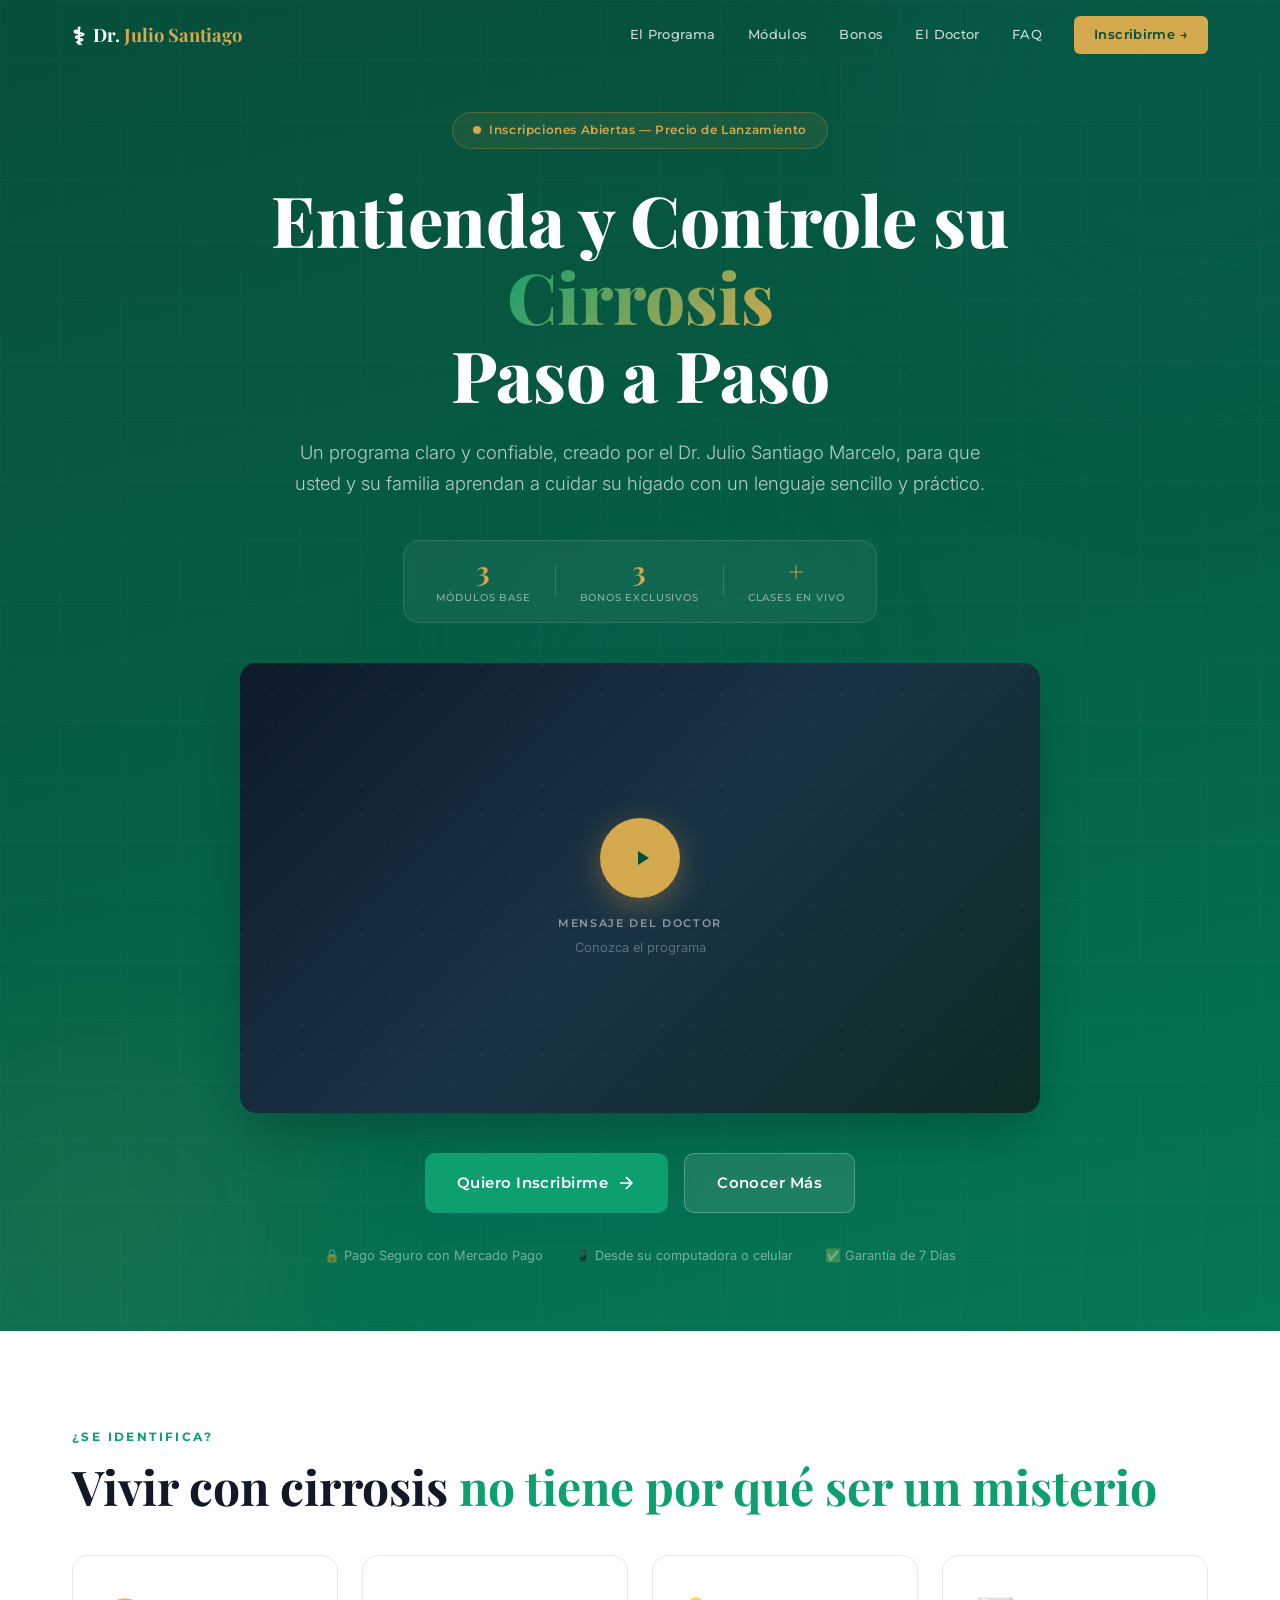
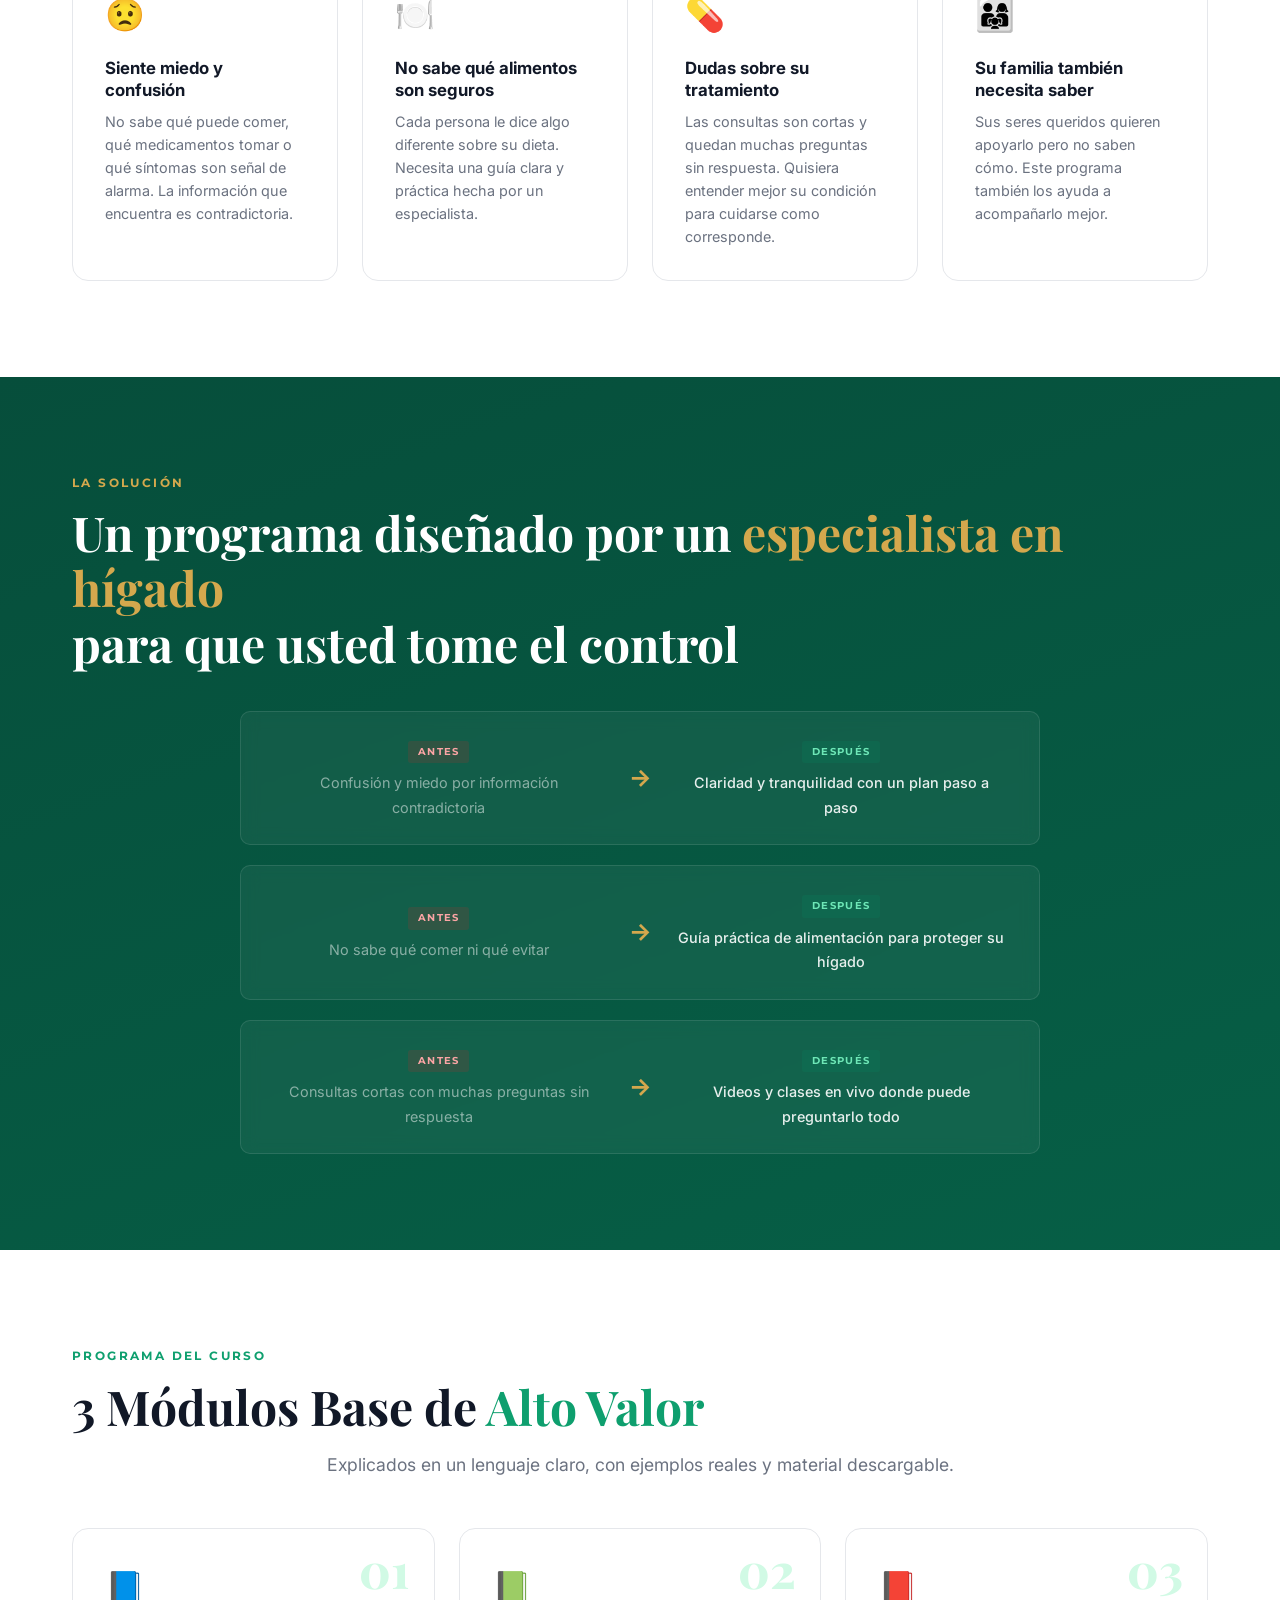
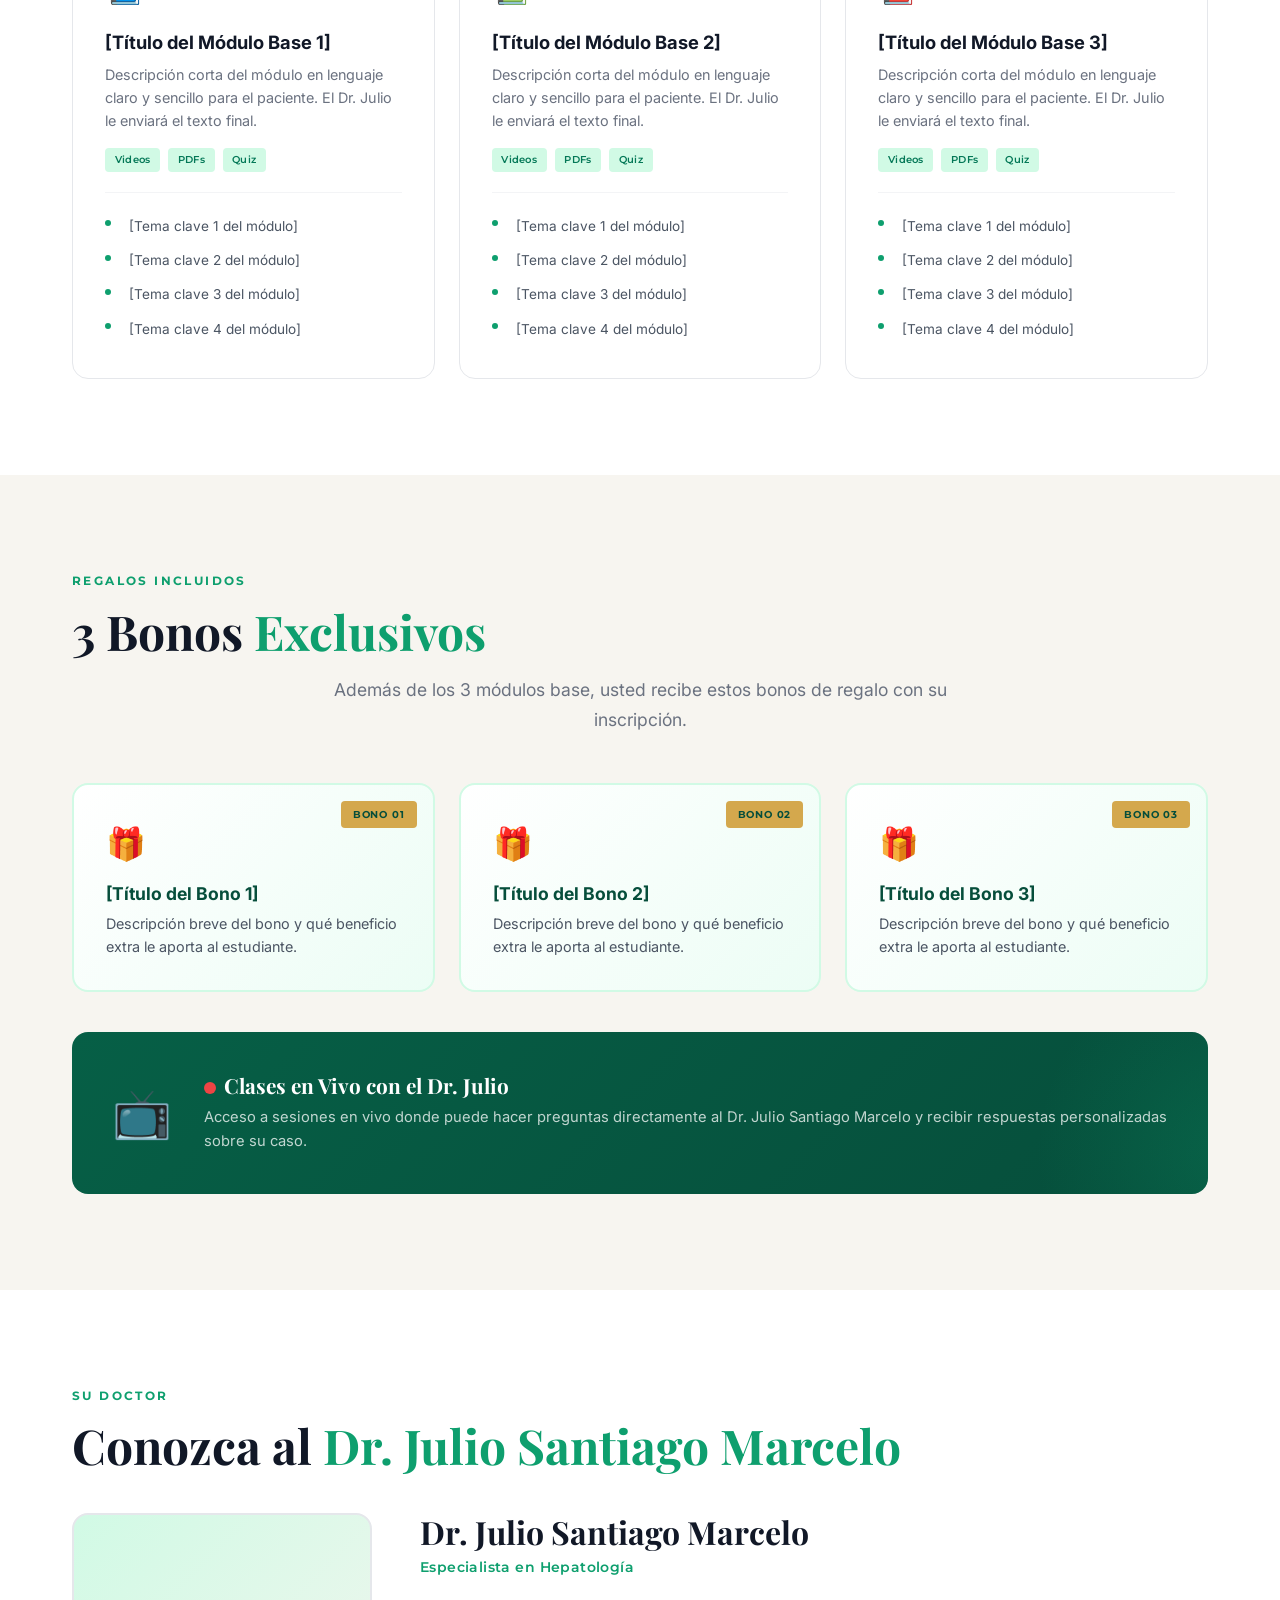
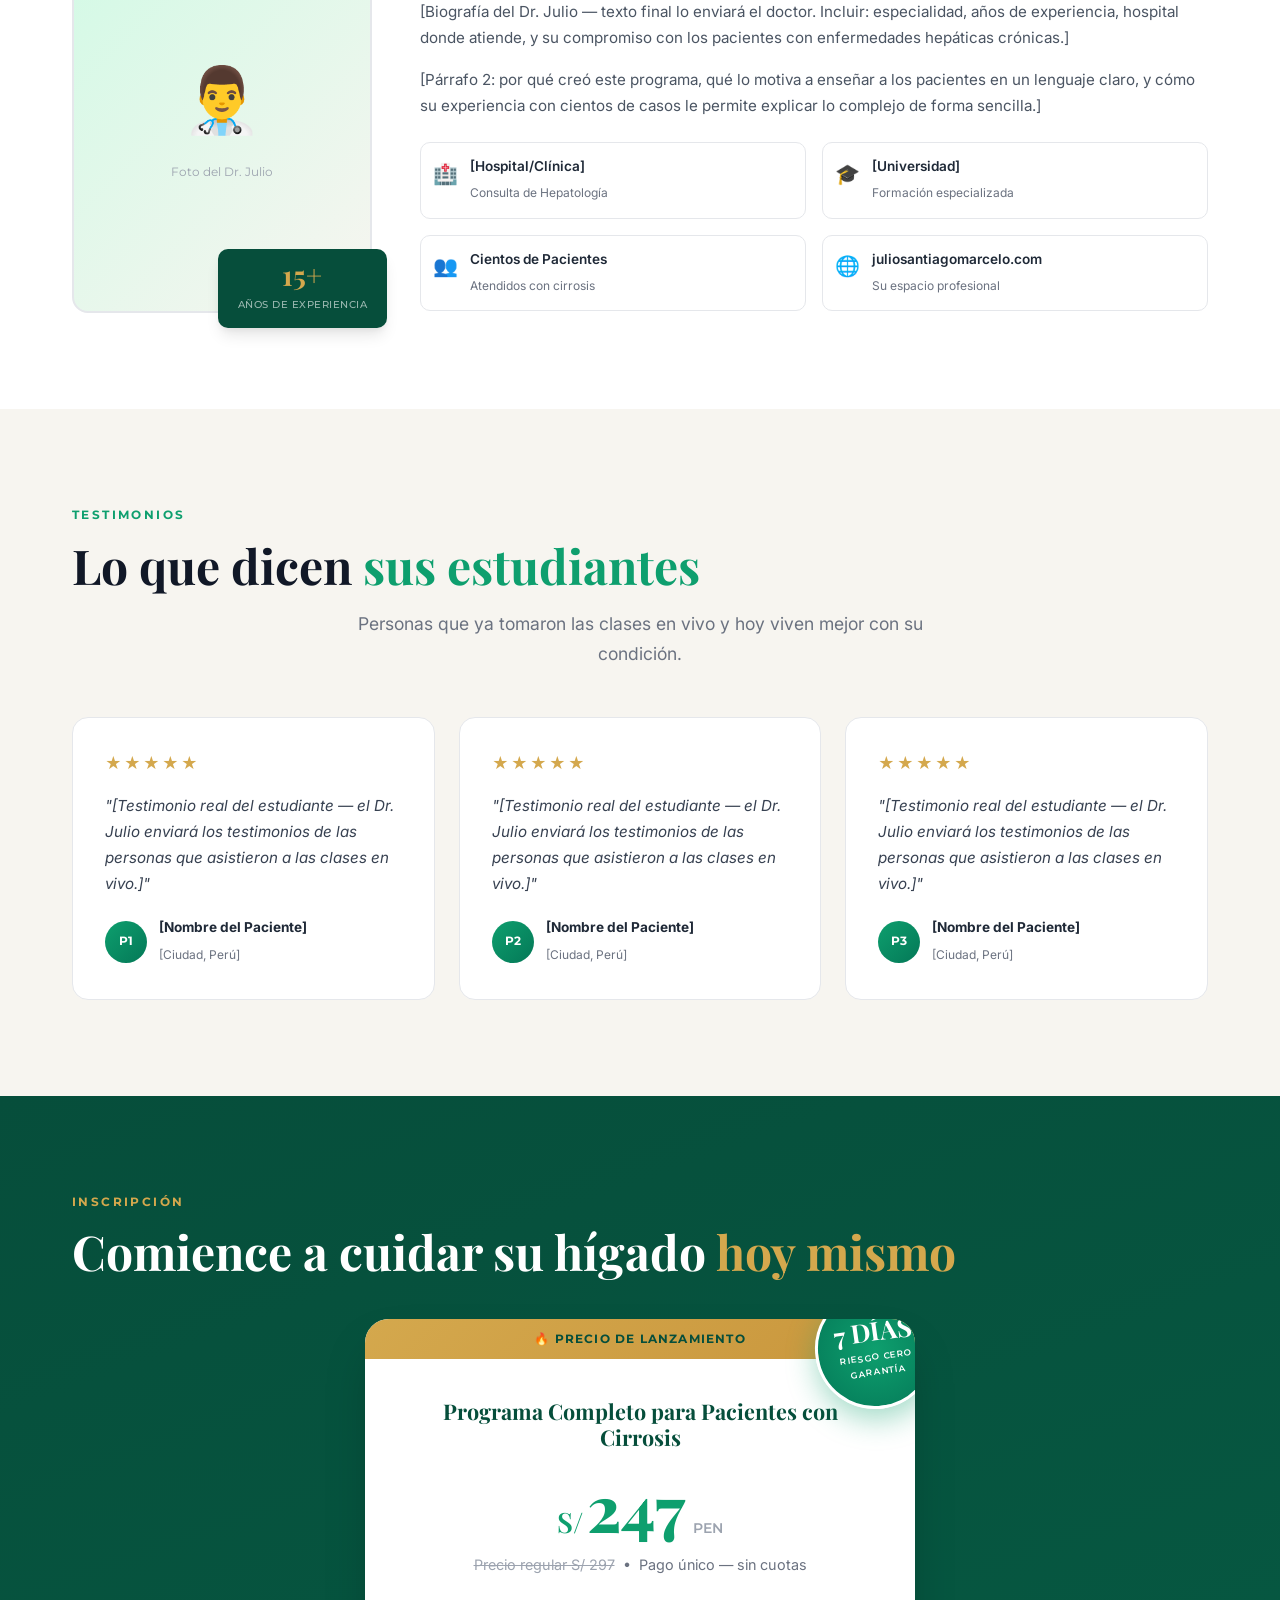
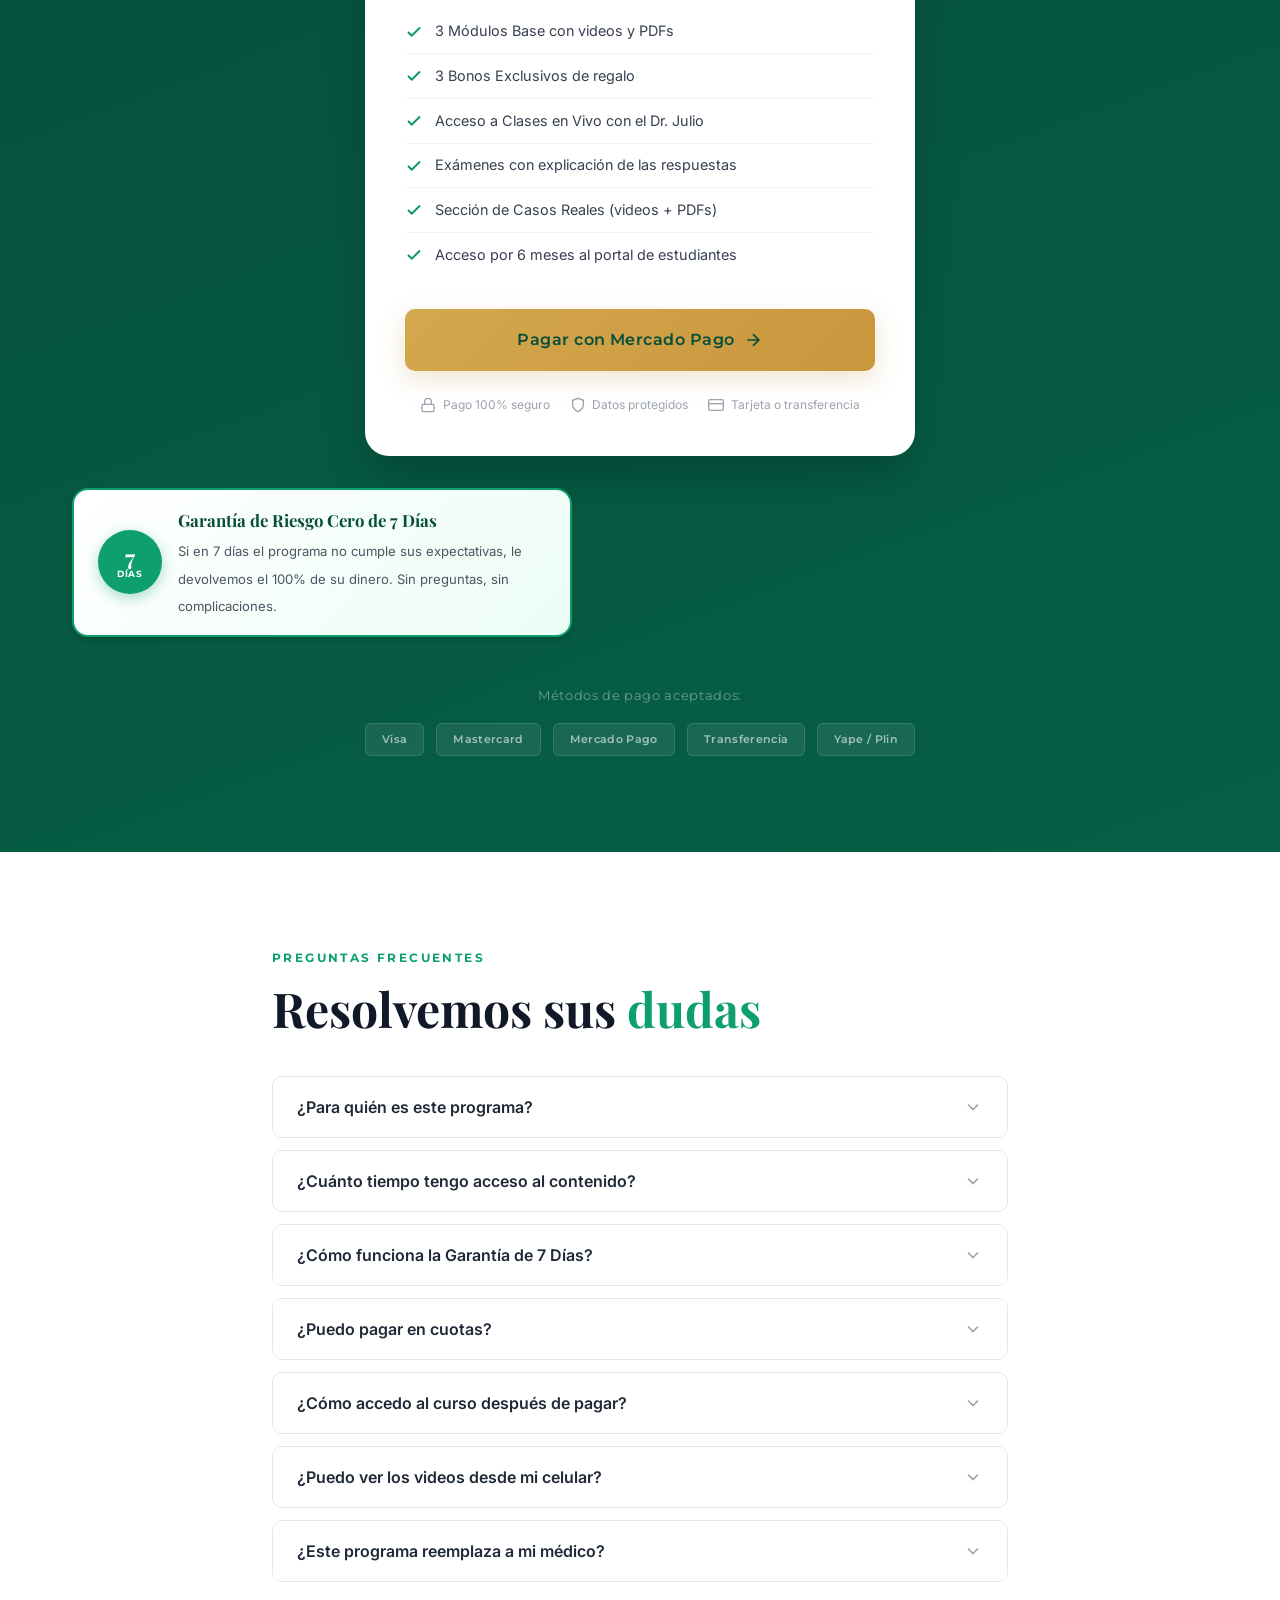
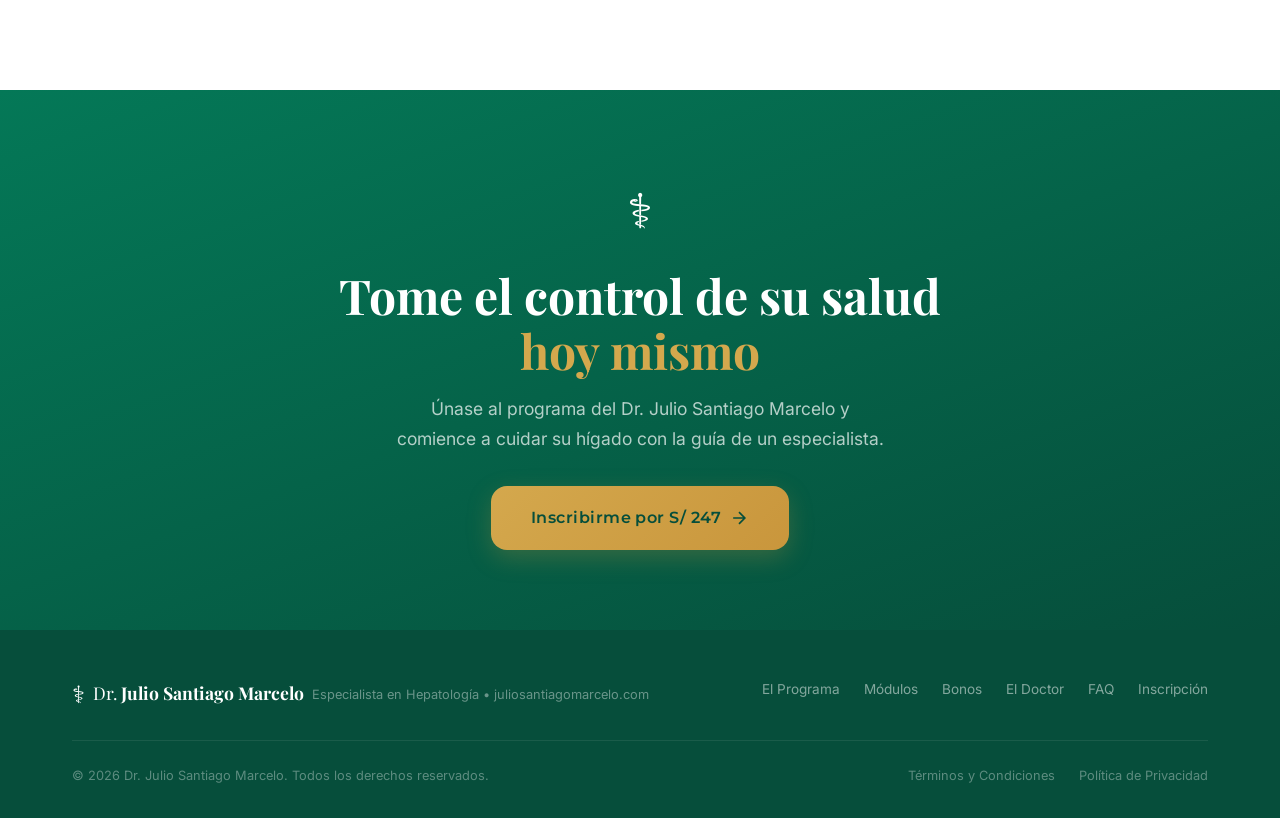
==== commit e6c5f0cc: "Pivot to patient audience: 3 módulos + 3 bonos + quiz + casos reales - Change audience from medical " ====
--- a/index.html
+++ b/index.html
@@ -3,11 +3,13 @@
 <head>
 <meta charset="UTF-8">
 <meta name="viewport" content="width=device-width, initial-scale=1.0">
-<title>Curso de Hepatología Avanzada — Formación Médica de Excelencia</title>
-<meta name="description" content="Curso online de Gastroenterología y Hepatología para profesionales de la salud. Aprenda técnicas avanzadas de diagnóstico y tratamiento.">
-<meta property="og:title" content="Curso de Hepatología Avanzada">
-<meta property="og:description" content="Formación médica de excelencia en gastroenterología y hepatología.">
+<title>Programa para Pacientes con Cirrosis — Dr. Julio Santiago Marcelo</title>
+<meta name="description" content="Programa online del Dr. Julio Santiago Marcelo para pacientes con cirrosis hepática. Aprenda a cuidar su hígado con un lenguaje claro y sencillo. Garantía de 7 días.">
+<meta property="og:title" content="Programa para Pacientes con Cirrosis — Dr. Julio Santiago Marcelo">
+<meta property="og:description" content="Un programa claro y confiable para entender y controlar su cirrosis. Garantía de riesgo cero de 7 días.">
 <meta property="og:type" content="website">
+<meta property="og:url" content="https://www.juliosantiagomarcelo.com/">
+<link rel="canonical" href="https://www.juliosantiagomarcelo.com/">
 <link rel="preconnect" href="https://fonts.googleapis.com">
 <link rel="preconnect" href="https://fonts.gstatic.com" crossorigin>
 <link href="https://fonts.googleapis.com/css2?family=Playfair+Display:wght@400;500;600;700;800&family=Inter:wght@300;400;500;600;700&family=Montserrat:wght@400;500;600;700;800&display=swap" rel="stylesheet">
@@ -20,11 +22,12 @@
   <div class="nav-container">
     <a href="#" class="nav-logo">
       <span class="logo-icon">⚕</span>
-      <span class="logo-text">Dr. <span class="gold">Hepatología</span></span>
+      <span class="logo-text">Dr. <span class="gold">Julio Santiago</span></span>
     </a>
     <div class="nav-links" id="navLinks">
-      <a href="#sobre-curso">El Curso</a>
+      <a href="#sobre-programa">El Programa</a>
       <a href="#modulos">Módulos</a>
+      <a href="#bonos">Bonos</a>
       <a href="#doctor">El Doctor</a>
       <a href="#faq">FAQ</a>
       <a href="#inscripcion" class="nav-cta">Inscribirme →</a>
@@ -46,29 +49,29 @@
   <div class="hero-content">
     <div class="hero-badge" data-animate="fade-down">
       <span class="badge-dot"></span>
-      Inscripciones Abiertas — Cupos Limitados
+      Inscripciones Abiertas — Precio de Lanzamiento
     </div>
     <h1 data-animate="fade-up">
-      Domine la <span class="text-gradient">Hepatología</span><br>
-      Clínica Avanzada
+      Entienda y Controle su <span class="text-gradient">Cirrosis</span><br>
+      Paso a Paso
     </h1>
     <p class="hero-subtitle" data-animate="fade-up" data-delay="100">
-      Formación práctica en diagnóstico y manejo de enfermedades hepáticas para gastroenterólogos, hepatólogos e internistas que buscan la excelencia clínica.
+      Un programa claro y confiable, creado por el Dr. Julio Santiago Marcelo, para que usted y su familia aprendan a cuidar su hígado con un lenguaje sencillo y práctico.
     </p>
     <div class="hero-stats" data-animate="fade-up" data-delay="200">
       <div class="hero-stat">
-        <span class="hero-stat-num">5</span>
-        <span class="hero-stat-label">Módulos</span>
+        <span class="hero-stat-num">3</span>
+        <span class="hero-stat-label">Módulos Base</span>
       </div>
       <div class="hero-stat-divider"></div>
       <div class="hero-stat">
-        <span class="hero-stat-num">20+</span>
-        <span class="hero-stat-label">Horas de Video</span>
+        <span class="hero-stat-num">3</span>
+        <span class="hero-stat-label">Bonos Exclusivos</span>
       </div>
       <div class="hero-stat-divider"></div>
       <div class="hero-stat">
-        <span class="hero-stat-num">100%</span>
-        <span class="hero-stat-label">Online</span>
+        <span class="hero-stat-num">+</span>
+        <span class="hero-stat-label">Clases en Vivo</span>
       </div>
     </div>
   </div>
@@ -81,13 +84,13 @@
           <svg width="24" height="24" viewBox="0 0 24 24" fill="currentColor"><path d="M8 5v14l11-7z"/></svg>
         </div>
         <div class="video-overlay-text">
-          <span class="video-label">VIDEO DE PRESENTACIÓN</span>
-          <span class="video-duration">15:00 min</span>
+          <span class="video-label">MENSAJE DEL DOCTOR</span>
+          <span class="video-duration">Conozca el programa</span>
         </div>
         <div class="video-bg-pattern"></div>
       </div>
-      <!-- Replace with actual Vimeo embed:
-      <iframe src="https://player.vimeo.com/video/VIDEO_ID?badge=0&autopause=0&player_id=0&app_id=58479"
+      <!-- 🎬 PRODUCCIÓN: Reemplace el placeholder con su embed de Vimeo:
+      <iframe src="https://player.vimeo.com/video/VIDEO_ID?badge=0&autopause=0&player_id=0&app_id=58479&dnt=1"
               frameborder="0" allow="autoplay; fullscreen; picture-in-picture" allowfullscreen
               style="position:absolute;top:0;left:0;width:100%;height:100%;"></iframe>
       -->
@@ -96,49 +99,49 @@
 
   <div class="hero-cta-row" data-animate="fade-up" data-delay="400">
     <a href="#inscripcion" class="btn btn-primary btn-lg">
-      <span>Inscribirme Ahora</span>
+      <span>Quiero Inscribirme</span>
       <svg width="20" height="20" viewBox="0 0 24 24" fill="none" stroke="currentColor" stroke-width="2"><path d="M5 12h14M12 5l7 7-7 7"/></svg>
     </a>
-    <a href="#sobre-curso" class="btn btn-ghost btn-lg">
+    <a href="#sobre-programa" class="btn btn-ghost btn-lg">
       Conocer Más
     </a>
   </div>
 
   <div class="hero-trust-bar" data-animate="fade-up" data-delay="500">
-    <span>🔒 Pago Seguro</span>
-    <span>📱 Acceso desde cualquier dispositivo</span>
-    <span>🎓 Certificado de finalización</span>
+    <span>🔒 Pago Seguro con Mercado Pago</span>
+    <span>📱 Desde su computadora o celular</span>
+    <span>✅ Garantía de 7 Días</span>
   </div>
 </header>
 
 <!-- ═══════ PAIN POINTS / PROBLEM ═══════ -->
-<section class="section section-light" id="sobre-curso">
-  <div class="container">
-    <div class="section-eyebrow" data-animate="fade-up">El Desafío</div>
+<section class="section section-light" id="sobre-programa">
+  <div class="container">
+    <div class="section-eyebrow" data-animate="fade-up">¿Se identifica?</div>
     <h2 class="section-title" data-animate="fade-up">
-      ¿Se identifica con <span class="text-teal">alguna de estas situaciones</span>?
+      Vivir con cirrosis <span class="text-teal">no tiene por qué ser un misterio</span>
     </h2>
 
     <div class="pain-grid" data-animate="fade-up" data-delay="100">
       <div class="pain-card">
-        <div class="pain-icon">😰</div>
-        <h3>Casos complejos sin guía clara</h3>
-        <p>Pacientes con hepatopatías difíciles donde las guías estándar no son suficientes y necesita criterio clínico avanzado.</p>
+        <div class="pain-icon">😟</div>
+        <h3>Siente miedo y confusión</h3>
+        <p>No sabe qué puede comer, qué medicamentos tomar o qué síntomas son señal de alarma. La información que encuentra es contradictoria.</p>
       </div>
       <div class="pain-card">
-        <div class="pain-icon">📚</div>
-        <h3>Literatura dispersa y desactualizada</h3>
-        <p>Horas buscando papers y revisiones sin encontrar un enfoque práctico y actualizado para su práctica diaria.</p>
+        <div class="pain-icon">🍽️</div>
+        <h3>No sabe qué alimentos son seguros</h3>
+        <p>Cada persona le dice algo diferente sobre su dieta. Necesita una guía clara y práctica hecha por un especialista.</p>
       </div>
       <div class="pain-card">
-        <div class="pain-icon">🏥</div>
-        <h3>Brecha entre teoría y práctica</h3>
-        <p>Congresos con información teórica excelente, pero falta el "cómo" aplicarlo mañana en consultorio.</p>
+        <div class="pain-icon">💊</div>
+        <h3>Dudas sobre su tratamiento</h3>
+        <p>Las consultas son cortas y quedan muchas preguntas sin respuesta. Quisiera entender mejor su condición para cuidarse como corresponde.</p>
       </div>
       <div class="pain-card">
-        <div class="pain-icon">⏰</div>
-        <h3>Poco tiempo para formación</h3>
-        <p>Agenda saturada entre consultas, guardias y vida personal. Necesita formación flexible que se adapte a usted.</p>
+        <div class="pain-icon">👨‍👩‍👧</div>
+        <h3>Su familia también necesita saber</h3>
+        <p>Sus seres queridos quieren apoyarlo pero no saben cómo. Este programa también los ayuda a acompañarlo mejor.</p>
       </div>
     </div>
   </div>
@@ -149,183 +152,176 @@
   <div class="container">
     <div class="section-eyebrow light" data-animate="fade-up">La Solución</div>
     <h2 class="section-title light" data-animate="fade-up">
-      Un curso diseñado por un <span class="text-gold">especialista activo</span><br>
-      para especialistas en ejercicio
+      Un programa diseñado por un <span class="text-gold">especialista en hígado</span><br>
+      para que usted tome el control
     </h2>
 
     <div class="transform-grid" data-animate="fade-up" data-delay="100">
       <div class="transform-card">
         <div class="transform-before">
           <span class="transform-label">ANTES</span>
-          <p>Información fragmentada de múltiples fuentes</p>
+          <p>Confusión y miedo por información contradictoria</p>
         </div>
         <div class="transform-arrow">→</div>
         <div class="transform-after">
           <span class="transform-label">DESPUÉS</span>
-          <p>Programa estructurado con enfoque práctico integral</p>
+          <p>Claridad y tranquilidad con un plan paso a paso</p>
         </div>
       </div>
       <div class="transform-card">
         <div class="transform-before">
           <span class="transform-label">ANTES</span>
-          <p>Dudas clínicas sin respuesta rápida</p>
+          <p>No sabe qué comer ni qué evitar</p>
         </div>
         <div class="transform-arrow">→</div>
         <div class="transform-after">
           <span class="transform-label">DESPUÉS</span>
-          <p>Algoritmos de decisión y casos clínicos resueltos</p>
+          <p>Guía práctica de alimentación para proteger su hígado</p>
         </div>
       </div>
       <div class="transform-card">
         <div class="transform-before">
           <span class="transform-label">ANTES</span>
-          <p>Formación presencial costosa y rígida</p>
+          <p>Consultas cortas con muchas preguntas sin respuesta</p>
         </div>
         <div class="transform-arrow">→</div>
         <div class="transform-after">
           <span class="transform-label">DESPUÉS</span>
-          <p>Videos on-demand, avance a su propio ritmo</p>
-        </div>
-      </div>
-    </div>
-  </div>
-</section>
-
-<!-- ═══════ COURSE MODULES ═══════ -->
+          <p>Videos y clases en vivo donde puede preguntarlo todo</p>
+        </div>
+      </div>
+    </div>
+  </div>
+</section>
+
+<!-- ═══════ COURSE MODULES (3 BASE) ═══════ -->
 <section class="section section-light" id="modulos">
   <div class="container">
     <div class="section-eyebrow" data-animate="fade-up">Programa del Curso</div>
     <h2 class="section-title" data-animate="fade-up">
-      5 Módulos de <span class="text-teal">Alto Impacto Clínico</span>
-    </h2>
-    <p class="section-subtitle" data-animate="fade-up">Cada módulo combina teoría actualizada, casos clínicos reales y algoritmos prácticos de manejo.</p>
+      3 Módulos Base de <span class="text-teal">Alto Valor</span>
+    </h2>
+    <p class="section-subtitle" data-animate="fade-up">Explicados en un lenguaje claro, con ejemplos reales y material descargable.</p>
 
     <div class="modules-grid" data-animate="fade-up" data-delay="100">
+      <!-- ═══ TEMPLATE: MÓDULO BASE — duplicate este bloque para agregar más ═══ -->
       <!-- Module 1 -->
       <div class="module-card">
         <div class="module-number">01</div>
-        <div class="module-icon">🔬</div>
-        <h3>Evaluación Hepática Avanzada</h3>
-        <p>Interpretación de pruebas hepáticas, elastografía, biomarcadores y cuándo indicar biopsia. Algoritmos de evaluación inicial.</p>
+        <div class="module-icon">📘</div>
+        <h3>[Título del Módulo Base 1]</h3>
+        <p>Descripción corta del módulo en lenguaje claro y sencillo para el paciente. El Dr. Julio le enviará el texto final.</p>
         <div class="module-meta">
-          <span class="module-tag">4 Lecciones</span>
-          <span class="module-tag">~4 horas</span>
+          <span class="module-tag">Videos</span>
+          <span class="module-tag">PDFs</span>
+          <span class="module-tag">Quiz</span>
         </div>
         <ul class="module-topics">
-          <li>Panel hepático completo: más allá de ALT y AST</li>
-          <li>Elastografía transitoria: técnica e interpretación</li>
-          <li>Biomarcadores no invasivos de fibrosis</li>
-          <li>Indicaciones y contraindicaciones de biopsia hepática</li>
+          <li>[Tema clave 1 del módulo]</li>
+          <li>[Tema clave 2 del módulo]</li>
+          <li>[Tema clave 3 del módulo]</li>
+          <li>[Tema clave 4 del módulo]</li>
         </ul>
       </div>
 
       <!-- Module 2 -->
       <div class="module-card">
         <div class="module-number">02</div>
-        <div class="module-icon">🦠</div>
-        <h3>Hepatitis Viral: Estado del Arte</h3>
-        <p>Manejo actualizado de Hepatitis B y C. Nuevos antivirales, criterios de tratamiento, y seguimiento post-cura.</p>
+        <div class="module-icon">📗</div>
+        <h3>[Título del Módulo Base 2]</h3>
+        <p>Descripción corta del módulo en lenguaje claro y sencillo para el paciente. El Dr. Julio le enviará el texto final.</p>
         <div class="module-meta">
-          <span class="module-tag">4 Lecciones</span>
-          <span class="module-tag">~4 horas</span>
+          <span class="module-tag">Videos</span>
+          <span class="module-tag">PDFs</span>
+          <span class="module-tag">Quiz</span>
         </div>
         <ul class="module-topics">
-          <li>Hepatitis B: cuándo tratar y cuándo vigilar</li>
-          <li>Hepatitis C: antivirales de acción directa (DAAs)</li>
-          <li>Coinfección VIH-VHC: consideraciones especiales</li>
-          <li>Seguimiento post-RVS y riesgo residual de HCC</li>
+          <li>[Tema clave 1 del módulo]</li>
+          <li>[Tema clave 2 del módulo]</li>
+          <li>[Tema clave 3 del módulo]</li>
+          <li>[Tema clave 4 del módulo]</li>
         </ul>
       </div>
 
       <!-- Module 3 -->
       <div class="module-card">
         <div class="module-number">03</div>
-        <div class="module-icon">🍷</div>
-        <h3>Enfermedad Hepática Metabólica y Alcohólica</h3>
-        <p>MASLD/MASH (antes NAFLD/NASH) y hepatopatía alcohólica. Diagnóstico, estadificación y manejo multidisciplinario.</p>
+        <div class="module-icon">📕</div>
+        <h3>[Título del Módulo Base 3]</h3>
+        <p>Descripción corta del módulo en lenguaje claro y sencillo para el paciente. El Dr. Julio le enviará el texto final.</p>
         <div class="module-meta">
-          <span class="module-tag">4 Lecciones</span>
-          <span class="module-tag">~4 horas</span>
+          <span class="module-tag">Videos</span>
+          <span class="module-tag">PDFs</span>
+          <span class="module-tag">Quiz</span>
         </div>
         <ul class="module-topics">
-          <li>Nueva nomenclatura: de NAFLD a MASLD</li>
-          <li>Estratificación de riesgo y seguimiento</li>
-          <li>Hepatitis alcohólica aguda: manejo intensivo</li>
-          <li>Nuevas terapias en pipeline para MASH</li>
+          <li>[Tema clave 1 del módulo]</li>
+          <li>[Tema clave 2 del módulo]</li>
+          <li>[Tema clave 3 del módulo]</li>
+          <li>[Tema clave 4 del módulo]</li>
         </ul>
       </div>
-
-      <!-- Module 4 -->
-      <div class="module-card">
-        <div class="module-number">04</div>
-        <div class="module-icon">⚠️</div>
-        <h3>Cirrosis y Complicaciones</h3>
-        <p>Manejo integral del paciente cirrótico. Ascitis, encefalopatía, sangrado variceal, y evaluación para trasplante.</p>
-        <div class="module-meta">
-          <span class="module-tag">4 Lecciones</span>
-          <span class="module-tag">~4 horas</span>
-        </div>
-        <ul class="module-topics">
-          <li>Ascitis refractaria: paracentesis y TIPS</li>
-          <li>Encefalopatía hepática: nuevos enfoques</li>
-          <li>Profilaxis y manejo de sangrado variceal</li>
-          <li>Evaluación y referencia para trasplante hepático</li>
-        </ul>
-      </div>
-
-      <!-- Module 5 -->
-      <div class="module-card">
-        <div class="module-number">05</div>
-        <div class="module-icon">🎯</div>
-        <h3>Hepatocarcinoma y Lesiones Focales</h3>
-        <p>Vigilancia, diagnóstico por imagen, estadificación BCLC y opciones terapéuticas del carcinoma hepatocelular.</p>
-        <div class="module-meta">
-          <span class="module-tag">4 Lecciones</span>
-          <span class="module-tag">~4 horas</span>
-        </div>
-        <ul class="module-topics">
-          <li>Programa de vigilancia: quién, cómo y cuándo</li>
-          <li>LI-RADS: clasificación y toma de decisiones</li>
-          <li>Estadificación BCLC y algoritmo terapéutico</li>
-          <li>Inmunoterapia y nuevas combinaciones para HCC avanzado</li>
-        </ul>
-      </div>
-    </div>
-
-    <div class="modules-summary" data-animate="fade-up">
-      <div class="summary-item">
-        <span class="summary-num">20+</span>
-        <span class="summary-label">Lecciones en Video</span>
-      </div>
-      <div class="summary-item">
-        <span class="summary-num">20</span>
-        <span class="summary-label">Horas de Contenido</span>
-      </div>
-      <div class="summary-item">
-        <span class="summary-num">50+</span>
-        <span class="summary-label">Casos Clínicos</span>
-      </div>
-      <div class="summary-item">
-        <span class="summary-num">∞</span>
-        <span class="summary-label">Acceso de por Vida</span>
+      <!-- ═══ FIN TEMPLATE MÓDULO BASE ═══ -->
+    </div>
+  </div>
+</section>
+
+<!-- ═══════ BONOS EXCLUSIVOS ═══════ -->
+<section class="section section-cream" id="bonos">
+  <div class="container">
+    <div class="section-eyebrow" data-animate="fade-up">Regalos Incluidos</div>
+    <h2 class="section-title" data-animate="fade-up">
+      3 Bonos <span class="text-teal">Exclusivos</span>
+    </h2>
+    <p class="section-subtitle" data-animate="fade-up">Además de los 3 módulos base, usted recibe estos bonos de regalo con su inscripción.</p>
+
+    <div class="bonos-grid" data-animate="fade-up" data-delay="100">
+      <!-- ═══ TEMPLATE: BONO EXCLUSIVO ═══ -->
+      <div class="bono-card">
+        <div class="bono-ribbon">Bono 01</div>
+        <div class="bono-icon">🎁</div>
+        <h3>[Título del Bono 1]</h3>
+        <p>Descripción breve del bono y qué beneficio extra le aporta al estudiante.</p>
+      </div>
+      <div class="bono-card">
+        <div class="bono-ribbon">Bono 02</div>
+        <div class="bono-icon">🎁</div>
+        <h3>[Título del Bono 2]</h3>
+        <p>Descripción breve del bono y qué beneficio extra le aporta al estudiante.</p>
+      </div>
+      <div class="bono-card">
+        <div class="bono-ribbon">Bono 03</div>
+        <div class="bono-icon">🎁</div>
+        <h3>[Título del Bono 3]</h3>
+        <p>Descripción breve del bono y qué beneficio extra le aporta al estudiante.</p>
+      </div>
+      <!-- ═══ FIN TEMPLATE BONO ═══ -->
+    </div>
+
+    <!-- LIVE CLASSES CARD -->
+    <div class="live-classes-card" data-animate="fade-up" data-delay="200">
+      <div class="live-icon">📺</div>
+      <div class="live-info">
+        <h3><span class="live-dot"></span>Clases en Vivo con el Dr. Julio</h3>
+        <p>Acceso a sesiones en vivo donde puede hacer preguntas directamente al Dr. Julio Santiago Marcelo y recibir respuestas personalizadas sobre su caso.</p>
       </div>
     </div>
   </div>
 </section>
 
 <!-- ═══════ DOCTOR BIO ═══════ -->
-<section class="section section-cream" id="doctor">
-  <div class="container">
-    <div class="section-eyebrow" data-animate="fade-up">Su Instructor</div>
+<section class="section section-light" id="doctor">
+  <div class="container">
+    <div class="section-eyebrow" data-animate="fade-up">Su Doctor</div>
     <h2 class="section-title" data-animate="fade-up">
-      Conozca al <span class="text-teal">Dr. [Nombre Apellido]</span>
+      Conozca al <span class="text-teal">Dr. Julio Santiago Marcelo</span>
     </h2>
 
     <div class="doctor-card" data-animate="fade-up" data-delay="100">
       <div class="doctor-photo">
         <div class="doctor-photo-placeholder">
           <span>👨‍⚕️</span>
-          <small>Foto del Doctor</small>
+          <small>Foto del Dr. Julio</small>
         </div>
         <div class="doctor-badge-float">
           <span>15+</span>
@@ -333,44 +329,45 @@
         </div>
       </div>
       <div class="doctor-info">
-        <h3>Dr. [Nombre Apellido]</h3>
-        <p class="doctor-title">Gastroenterólogo &amp; Hepatólogo</p>
+        <h3>Dr. Julio Santiago Marcelo</h3>
+        <p class="doctor-title">Especialista en Hepatología</p>
         <p class="doctor-bio">
-          Médico especialista en Gastroenterología y Hepatología con más de 15 años de experiencia clínica.
-          Formado en [Universidad/Hospital], con fellowships en [Institución] y [Institución].
+          [Biografía del Dr. Julio — texto final lo enviará el doctor. Incluir: especialidad,
+          años de experiencia, hospital donde atiende, y su compromiso con los pacientes
+          con enfermedades hepáticas crónicas.]
         </p>
         <p class="doctor-bio">
-          Autor de publicaciones en revistas internacionales indexadas y ponente habitual en congresos
-          de la especialidad. Actualmente en ejercicio activo, combinando la práctica clínica con la
-          docencia y la investigación.
+          [Párrafo 2: por qué creó este programa, qué lo motiva a enseñar a los pacientes
+          en un lenguaje claro, y cómo su experiencia con cientos de casos le permite
+          explicar lo complejo de forma sencilla.]
         </p>
         <div class="doctor-credentials">
           <div class="credential">
             <div class="credential-icon">🏥</div>
             <div>
               <strong>[Hospital/Clínica]</strong>
-              <span>Jefe de Servicio de Hepatología</span>
+              <span>Consulta de Hepatología</span>
             </div>
           </div>
           <div class="credential">
             <div class="credential-icon">🎓</div>
             <div>
               <strong>[Universidad]</strong>
-              <span>Profesor de Gastroenterología</span>
+              <span>Formación especializada</span>
             </div>
           </div>
           <div class="credential">
-            <div class="credential-icon">📖</div>
+            <div class="credential-icon">👥</div>
             <div>
-              <strong>30+ Publicaciones</strong>
-              <span>Revistas indexadas internacionales</span>
+              <strong>Cientos de Pacientes</strong>
+              <span>Atendidos con cirrosis</span>
             </div>
           </div>
           <div class="credential">
-            <div class="credential-icon">🌎</div>
+            <div class="credential-icon">🌐</div>
             <div>
-              <strong>Conferencista Internacional</strong>
-              <span>AASLD, EASL, congresos regionales</span>
+              <strong>juliosantiagomarcelo.com</strong>
+              <span>Su espacio profesional</span>
             </div>
           </div>
         </div>
@@ -380,46 +377,48 @@
 </section>
 
 <!-- ═══════ SOCIAL PROOF ═══════ -->
-<section class="section section-light">
+<section class="section section-cream">
   <div class="container">
     <div class="section-eyebrow" data-animate="fade-up">Testimonios</div>
     <h2 class="section-title" data-animate="fade-up">
-      Lo que dicen los <span class="text-teal">profesionales</span>
-    </h2>
+      Lo que dicen <span class="text-teal">sus estudiantes</span>
+    </h2>
+    <p class="section-subtitle" data-animate="fade-up">Personas que ya tomaron las clases en vivo y hoy viven mejor con su condición.</p>
 
     <div class="testimonials-grid" data-animate="fade-up" data-delay="100">
+      <!-- ═══ TEMPLATE: TESTIMONIO — el Dr. Julio enviará los reales ═══ -->
       <div class="testimonial-card">
         <div class="testimonial-stars">★★★★★</div>
-        <p class="testimonial-text">"Finalmente encontré un curso que va directo al punto clínico. Los casos prácticos me cambiaron la forma de abordar a mis pacientes con hepatopatía crónica."</p>
+        <p class="testimonial-text">"[Testimonio real del estudiante — el Dr. Julio enviará los testimonios de las personas que asistieron a las clases en vivo.]"</p>
         <div class="testimonial-author">
-          <div class="testimonial-avatar">DR</div>
+          <div class="testimonial-avatar">P1</div>
           <div>
-            <strong>Dr. [Nombre]</strong>
-            <span>Gastroenterólogo — [Ciudad]</span>
+            <strong>[Nombre del Paciente]</strong>
+            <span>[Ciudad, Perú]</span>
           </div>
         </div>
       </div>
 
       <div class="testimonial-card">
         <div class="testimonial-stars">★★★★★</div>
-        <p class="testimonial-text">"Excelente nivel académico pero con un lenguaje accesible. Los algoritmos de manejo los uso todos los días en mi consulta. Inversión que se paga sola."</p>
+        <p class="testimonial-text">"[Testimonio real del estudiante — el Dr. Julio enviará los testimonios de las personas que asistieron a las clases en vivo.]"</p>
         <div class="testimonial-author">
-          <div class="testimonial-avatar">MG</div>
+          <div class="testimonial-avatar">P2</div>
           <div>
-            <strong>Dra. [Nombre]</strong>
-            <span>Internista — [Ciudad]</span>
+            <strong>[Nombre del Paciente]</strong>
+            <span>[Ciudad, Perú]</span>
           </div>
         </div>
       </div>
 
       <div class="testimonial-card">
         <div class="testimonial-stars">★★★★★</div>
-        <p class="testimonial-text">"Como residente, este curso me dio seguridad para manejar casos complejos. La calidad del contenido está a la par de cualquier fellowship presencial."</p>
+        <p class="testimonial-text">"[Testimonio real del estudiante — el Dr. Julio enviará los testimonios de las personas que asistieron a las clases en vivo.]"</p>
         <div class="testimonial-author">
-          <div class="testimonial-avatar">LP</div>
+          <div class="testimonial-avatar">P3</div>
           <div>
-            <strong>Dr. [Nombre]</strong>
-            <span>Residente de Gastro — [Ciudad]</span>
+            <strong>[Nombre del Paciente]</strong>
+            <span>[Ciudad, Perú]</span>
           </div>
         </div>
       </div>
@@ -432,50 +431,59 @@
   <div class="container">
     <div class="section-eyebrow light" data-animate="fade-up">Inscripción</div>
     <h2 class="section-title light" data-animate="fade-up">
-      Invierta en su <span class="text-gold">excelencia clínica</span>
+      Comience a cuidar su hígado <span class="text-gold">hoy mismo</span>
     </h2>
 
     <div class="pricing-section" data-animate="fade-up" data-delay="100">
       <div class="price-card">
-        <div class="price-card-badge">Acceso Completo</div>
+        <div class="price-card-badge">🔥 Precio de Lanzamiento</div>
+
+        <!-- Floating Guarantee Seal -->
+        <div class="guarantee-badge-floating">
+          <strong>7 DÍAS</strong>
+          <span>Riesgo Cero Garantía</span>
+        </div>
+
         <div class="price-card-content">
-          <h3>Curso de Hepatología Avanzada</h3>
+          <h3>Programa Completo para Pacientes con Cirrosis</h3>
           <div class="price-amount">
-            <span class="price-currency">$</span>
-            <span class="price-value">XX.XXX</span>
-            <span class="price-period">ARS</span>
-          </div>
-          <p class="price-subtitle">Pago único — Acceso de por vida</p>
+            <span class="price-currency">S/</span>
+            <span class="price-value">247</span>
+            <span class="price-period">PEN</span>
+          </div>
+          <p class="price-subtitle">
+            <s style="color:var(--gray-400);">Precio regular S/ 297</s> &nbsp;•&nbsp; Pago único — sin cuotas
+          </p>
 
           <ul class="price-features">
             <li>
               <svg width="18" height="18" viewBox="0 0 24 24" fill="none" stroke="currentColor" stroke-width="2.5"><path d="M20 6L9 17l-5-5"/></svg>
-              5 módulos con 20+ horas de video
+              3 Módulos Base con videos y PDFs
             </li>
             <li>
               <svg width="18" height="18" viewBox="0 0 24 24" fill="none" stroke="currentColor" stroke-width="2.5"><path d="M20 6L9 17l-5-5"/></svg>
-              50+ casos clínicos documentados
+              3 Bonos Exclusivos de regalo
             </li>
             <li>
               <svg width="18" height="18" viewBox="0 0 24 24" fill="none" stroke="currentColor" stroke-width="2.5"><path d="M20 6L9 17l-5-5"/></svg>
-              Algoritmos de decisión descargables
+              Acceso a Clases en Vivo con el Dr. Julio
             </li>
             <li>
               <svg width="18" height="18" viewBox="0 0 24 24" fill="none" stroke="currentColor" stroke-width="2.5"><path d="M20 6L9 17l-5-5"/></svg>
-              Acceso inmediato tras el pago
+              Exámenes con explicación de las respuestas
             </li>
             <li>
               <svg width="18" height="18" viewBox="0 0 24 24" fill="none" stroke="currentColor" stroke-width="2.5"><path d="M20 6L9 17l-5-5"/></svg>
-              Actualizaciones futuras incluidas
+              Sección de Casos Reales (videos + PDFs)
             </li>
             <li>
               <svg width="18" height="18" viewBox="0 0 24 24" fill="none" stroke="currentColor" stroke-width="2.5"><path d="M20 6L9 17l-5-5"/></svg>
-              Certificado de finalización
+              Acceso por 6 meses al portal de estudiantes
             </li>
           </ul>
 
           <a href="#" class="btn btn-gold btn-xl" id="mercadoPagoBtn">
-            <span>Comprar con Mercado Pago</span>
+            <span>Pagar con Mercado Pago</span>
             <svg width="20" height="20" viewBox="0 0 24 24" fill="none" stroke="currentColor" stroke-width="2"><path d="M5 12h14M12 5l7 7-7 7"/></svg>
           </a>
 
@@ -490,10 +498,22 @@
             </div>
             <div class="trust-item">
               <svg width="16" height="16" viewBox="0 0 24 24" fill="none" stroke="currentColor" stroke-width="2"><rect x="1" y="4" width="22" height="16" rx="2"/><line x1="1" y1="10" x2="23" y2="10"/></svg>
-              Tarjeta, débito o transferencia
+              Tarjeta o transferencia
             </div>
           </div>
         </div>
+      </div>
+    </div>
+
+    <!-- ═══════ GUARANTEE BADGE (full) ═══════ -->
+    <div class="guarantee-badge" data-animate="fade-up" data-delay="150">
+      <div class="guarantee-seal">
+        <span class="big">7</span>
+        <span class="small">Días</span>
+      </div>
+      <div class="guarantee-text">
+        <strong>Garantía de Riesgo Cero de 7 Días</strong>
+        <span>Si en 7 días el programa no cumple sus expectativas, le devolvemos el 100% de su dinero. Sin preguntas, sin complicaciones.</span>
       </div>
     </div>
 
@@ -505,7 +525,7 @@
         <div class="payment-icon-card">Mastercard</div>
         <div class="payment-icon-card">Mercado Pago</div>
         <div class="payment-icon-card">Transferencia</div>
-        <div class="payment-icon-card">Cuotas</div>
+        <div class="payment-icon-card">Yape / Plin</div>
       </div>
     </div>
   </div>
@@ -522,11 +542,11 @@
     <div class="faq-list" data-animate="fade-up" data-delay="100">
       <div class="faq-item">
         <button class="faq-question" aria-expanded="false">
-          <span>¿Para quién es este curso?</span>
+          <span>¿Para quién es este programa?</span>
           <svg class="faq-chevron" width="20" height="20" viewBox="0 0 24 24" fill="none" stroke="currentColor" stroke-width="2"><path d="M6 9l6 6 6-6"/></svg>
         </button>
         <div class="faq-answer">
-          <p>Está diseñado para gastroenterólogos, hepatólogos, internistas, y médicos residentes que deseen profundizar sus conocimientos en hepatología clínica. No es necesario ser subespecialista para aprovecharlo.</p>
+          <p>Está diseñado para personas con cirrosis hepática y sus familiares. No necesita tener conocimientos médicos: el Dr. Julio explica todo en un lenguaje sencillo y claro.</p>
         </div>
       </div>
 
@@ -536,17 +556,17 @@
           <svg class="faq-chevron" width="20" height="20" viewBox="0 0 24 24" fill="none" stroke="currentColor" stroke-width="2"><path d="M6 9l6 6 6-6"/></svg>
         </button>
         <div class="faq-answer">
-          <p>El acceso es de por vida. Una vez que paga, puede ver y re-ver los videos las veces que necesite. Además, recibirá las actualizaciones futuras sin costo adicional.</p>
+          <p>Tiene acceso al portal de estudiantes durante 6 meses desde la fecha de inscripción. Durante ese tiempo puede ver y re-ver los videos las veces que necesite.</p>
         </div>
       </div>
 
       <div class="faq-item">
         <button class="faq-question" aria-expanded="false">
-          <span>¿Hay certificado de finalización?</span>
+          <span>¿Cómo funciona la Garantía de 7 Días?</span>
           <svg class="faq-chevron" width="20" height="20" viewBox="0 0 24 24" fill="none" stroke="currentColor" stroke-width="2"><path d="M6 9l6 6 6-6"/></svg>
         </button>
         <div class="faq-answer">
-          <p>Sí. Al completar todos los módulos recibirá un certificado digital de finalización firmado por el Dr. [Nombre], que puede agregar a su currículum profesional.</p>
+          <p>Si dentro de los primeros 7 días siente que el programa no cumple con sus expectativas, simplemente escríbanos y le devolvemos el 100% de su dinero. Sin preguntas y sin complicaciones.</p>
         </div>
       </div>
 
@@ -556,7 +576,7 @@
           <svg class="faq-chevron" width="20" height="20" viewBox="0 0 24 24" fill="none" stroke="currentColor" stroke-width="2"><path d="M6 9l6 6 6-6"/></svg>
         </button>
         <div class="faq-answer">
-          <p>Sí. A través de Mercado Pago puede pagar con tarjeta de crédito en cuotas. La cantidad de cuotas disponibles depende de su banco emisor.</p>
+          <p>Este programa se adquiere con un único pago. Por Mercado Pago puede pagar con tarjeta de crédito, débito, Yape, Plin o transferencia bancaria.</p>
         </div>
       </div>
 
@@ -566,7 +586,7 @@
           <svg class="faq-chevron" width="20" height="20" viewBox="0 0 24 24" fill="none" stroke="currentColor" stroke-width="2"><path d="M6 9l6 6 6-6"/></svg>
         </button>
         <div class="faq-answer">
-          <p>Inmediatamente después de confirmar su pago, recibirá un email automático con el enlace al portal de estudiantes y su contraseña de acceso. Puede empezar a estudiar al instante.</p>
+          <p>Inmediatamente después de confirmar su pago, recibirá un email desde nuestro dominio con su usuario, contraseña y el enlace al portal de estudiantes. Puede empezar de inmediato.</p>
         </div>
       </div>
 
@@ -576,17 +596,17 @@
           <svg class="faq-chevron" width="20" height="20" viewBox="0 0 24 24" fill="none" stroke="currentColor" stroke-width="2"><path d="M6 9l6 6 6-6"/></svg>
         </button>
         <div class="faq-answer">
-          <p>Absolutamente. El portal está optimizado para todos los dispositivos: computadora, tablet y celular. Los videos se reproducen en alta calidad en cualquier pantalla.</p>
+          <p>Sí. El portal funciona perfectamente en computadora, tablet y celular. Los videos están alojados en Vimeo con la máxima calidad y seguridad.</p>
         </div>
       </div>
 
       <div class="faq-item">
         <button class="faq-question" aria-expanded="false">
-          <span>¿Qué pasa si tengo dudas sobre el contenido?</span>
+          <span>¿Este programa reemplaza a mi médico?</span>
           <svg class="faq-chevron" width="20" height="20" viewBox="0 0 24 24" fill="none" stroke="currentColor" stroke-width="2"><path d="M6 9l6 6 6-6"/></svg>
         </button>
         <div class="faq-answer">
-          <p>Puede contactar directamente al Dr. [Nombre] a través del email de soporte proporcionado en el portal. Responderá sus consultas clínicas relacionadas con el curso.</p>
+          <p>No. Este programa es una guía educativa para ayudarle a entender mejor su condición y cuidarse. Siempre debe continuar con los controles y el tratamiento que le indique su médico tratante.</p>
         </div>
       </div>
     </div>
@@ -598,14 +618,14 @@
   <div class="container" style="text-align: center;">
     <div class="cta-icon" data-animate="fade-up">⚕</div>
     <h2 class="section-title light" data-animate="fade-up">
-      Eleve su práctica clínica<br>
-      <span class="text-gold">al siguiente nivel</span>
+      Tome el control de su salud<br>
+      <span class="text-gold">hoy mismo</span>
     </h2>
     <p class="cta-text" data-animate="fade-up" data-delay="100">
-      Únase a cientos de profesionales que ya están aplicando estos conocimientos con sus pacientes.
+      Únase al programa del Dr. Julio Santiago Marcelo y comience a cuidar su hígado con la guía de un especialista.
     </p>
     <a href="#inscripcion" class="btn btn-gold btn-xl" data-animate="fade-up" data-delay="200">
-      <span>Quiero Inscribirme Ahora</span>
+      <span>Inscribirme por S/ 247</span>
       <svg width="20" height="20" viewBox="0 0 24 24" fill="none" stroke="currentColor" stroke-width="2"><path d="M5 12h14M12 5l7 7-7 7"/></svg>
     </a>
   </div>
@@ -617,19 +637,20 @@
     <div class="footer-top">
       <div class="footer-brand">
         <span class="logo-icon">⚕</span>
-        <span>Dr. <strong>[Nombre]</strong></span>
-        <p>Gastroenterología &amp; Hepatología</p>
+        <span>Dr. <strong>Julio Santiago Marcelo</strong></span>
+        <p>Especialista en Hepatología &bull; juliosantiagomarcelo.com</p>
       </div>
       <div class="footer-links">
-        <a href="#sobre-curso">El Curso</a>
+        <a href="#sobre-programa">El Programa</a>
         <a href="#modulos">Módulos</a>
+        <a href="#bonos">Bonos</a>
         <a href="#doctor">El Doctor</a>
         <a href="#faq">FAQ</a>
         <a href="#inscripcion">Inscripción</a>
       </div>
     </div>
     <div class="footer-bottom">
-      <p>&copy; 2026 Dr. [Nombre Apellido]. Todos los derechos reservados.</p>
+      <p>&copy; 2026 Dr. Julio Santiago Marcelo. Todos los derechos reservados.</p>
       <div class="footer-legal">
         <a href="#">Términos y Condiciones</a>
         <a href="#">Política de Privacidad</a>
@@ -641,10 +662,10 @@
 <!-- ═══════ STICKY CTA (Mobile) ═══════ -->
 <div class="sticky-cta" id="stickyCta">
   <a href="#inscripcion" class="btn btn-gold btn-sticky">
-    Inscribirme — $XX.XXX ARS →
+    Inscribirme — S/ 247 →
   </a>
 </div>
 
 <script src="script.js"></script>
 </body>
-</html>+</html>
--- a/styles.css
+++ b/styles.css
@@ -4,22 +4,24 @@
    ═══════════════════════════════════════════════════════ */
 
 /* ─── CSS VARIABLES ─── */
+/* ⚠ CLIENT COLOR PALETTE — Update these 4 greens when you receive the final
+   green from Dr. Julio's logo. Everything else cascades automatically. */
 :root {
-  /* Primary Medical Palette */
-  --teal: #0A6B66;
-  --teal-dark: #064D49;
-  --teal-deeper: #033634;
-  --teal-light: #E6F5F4;
-  --teal-50: #F0FAF9;
-
-  /* Navy Authority */
-  --navy: #0B1D3A;
-  --navy-light: #132D54;
-
-  /* Gold Accents */
-  --gold: #C9963C;
+  /* Primary Medical Green Palette */
+  --teal: #0E9F6E;         /* Main green — replace with client's logo green */
+  --teal-dark: #047857;    /* Darker shade for hover states */
+  --teal-deeper: #065F46;  /* Deep forest for backgrounds */
+  --teal-light: #D1FAE5;   /* Soft green tint for cards */
+  --teal-50: #ECFDF5;      /* Palest green for section backgrounds */
+
+  /* Dark authority background (replaces navy) */
+  --navy: #064E3B;         /* Deep forest green instead of navy */
+  --navy-light: #065F46;
+
+  /* Warm Accent (kept subtle for trust & guarantee badge) */
+  --gold: #D4A84D;
   --gold-light: #F5E6C8;
-  --gold-hover: #D4A84D;
+  --gold-hover: #C9963C;
   --gold-50: #FDF8EF;
 
   /* Neutrals */
@@ -1443,3 +1445,480 @@
   .btn-lg, .btn-xl { justify-content: center; }
   .modules-summary { grid-template-columns: repeat(2, 1fr); }
 }
+
+/* ═══════════════════════════════════════════════════════
+   GUARANTEE BADGE — "Garantía de Riesgo Cero de 7 Días"
+   ═══════════════════════════════════════════════════════ */
+.guarantee-badge {
+  display: inline-flex;
+  align-items: center;
+  gap: 1rem;
+  background: linear-gradient(135deg, #FFFFFF, var(--teal-50));
+  border: 2px solid var(--teal);
+  border-radius: var(--radius-lg);
+  padding: 1rem 1.5rem;
+  margin: 2rem auto 0;
+  box-shadow: var(--shadow-md);
+  max-width: 500px;
+  text-align: left;
+}
+.guarantee-seal {
+  width: 64px;
+  height: 64px;
+  border-radius: 50%;
+  background: var(--teal);
+  color: var(--white);
+  display: flex;
+  align-items: center;
+  justify-content: center;
+  flex-direction: column;
+  font-family: 'Playfair Display', serif;
+  font-weight: 700;
+  line-height: 1;
+  flex-shrink: 0;
+  box-shadow: 0 4px 14px rgba(14,159,110,0.35);
+}
+.guarantee-seal .big { font-size: 1.4rem; }
+.guarantee-seal .small { font-size: 0.55rem; font-family: 'Montserrat', sans-serif; text-transform: uppercase; letter-spacing: 0.1em; margin-top: 2px; }
+.guarantee-text strong {
+  display: block;
+  font-family: 'Playfair Display', serif;
+  font-size: 1.05rem;
+  color: var(--navy);
+  margin-bottom: 0.2rem;
+}
+.guarantee-text span {
+  font-size: 0.82rem;
+  color: var(--gray-600);
+  line-height: 1.5;
+}
+
+.guarantee-badge-floating {
+  position: absolute;
+  top: -30px;
+  right: -20px;
+  width: 120px;
+  height: 120px;
+  border-radius: 50%;
+  background: radial-gradient(circle, var(--teal), var(--teal-dark));
+  color: var(--white);
+  display: flex;
+  align-items: center;
+  justify-content: center;
+  flex-direction: column;
+  text-align: center;
+  box-shadow: 0 10px 30px rgba(14,159,110,0.4);
+  border: 3px solid var(--white);
+  transform: rotate(-8deg);
+  z-index: 3;
+}
+.guarantee-badge-floating strong {
+  font-family: 'Playfair Display', serif;
+  font-size: 1.6rem;
+  line-height: 1;
+}
+.guarantee-badge-floating span {
+  font-family: 'Montserrat', sans-serif;
+  font-size: 0.55rem;
+  font-weight: 600;
+  text-transform: uppercase;
+  letter-spacing: 0.08em;
+  margin-top: 0.35rem;
+}
+
+/* ═══════════════════════════════════════════════════════
+   BONOS EXCLUSIVOS SECTION
+   ═══════════════════════════════════════════════════════ */
+.bonos-grid {
+  display: grid;
+  grid-template-columns: repeat(auto-fit, minmax(300px, 1fr));
+  gap: 1.5rem;
+  margin-top: 2.5rem;
+}
+.bono-card {
+  background: linear-gradient(135deg, var(--white), var(--teal-50));
+  border: 2px solid var(--teal-light);
+  border-radius: var(--radius-lg);
+  padding: 2rem;
+  position: relative;
+  transition: all 0.3s var(--ease);
+}
+.bono-card:hover {
+  border-color: var(--teal);
+  transform: translateY(-4px);
+  box-shadow: var(--shadow-lg);
+}
+.bono-ribbon {
+  position: absolute;
+  top: 1rem;
+  right: 1rem;
+  background: var(--gold);
+  color: var(--navy);
+  padding: 0.3rem 0.75rem;
+  font-family: 'Montserrat', sans-serif;
+  font-size: 0.65rem;
+  font-weight: 700;
+  text-transform: uppercase;
+  letter-spacing: 0.08em;
+  border-radius: 4px;
+}
+.bono-icon { font-size: 2rem; margin-bottom: 0.75rem; }
+.bono-card h3 {
+  font-family: 'Inter', sans-serif;
+  font-size: 1.1rem;
+  font-weight: 700;
+  margin-bottom: 0.5rem;
+  color: var(--navy);
+}
+.bono-card p { font-size: 0.9rem; color: var(--gray-600); line-height: 1.6; }
+
+/* ═══════════════════════════════════════════════════════
+   LIVE CLASSES SECTION
+   ═══════════════════════════════════════════════════════ */
+.live-classes-card {
+  display: flex;
+  align-items: center;
+  gap: 2rem;
+  background: linear-gradient(135deg, var(--teal-deeper), var(--navy));
+  border-radius: var(--radius-lg);
+  padding: 2.5rem;
+  margin-top: 2.5rem;
+  color: var(--white);
+  position: relative;
+  overflow: hidden;
+}
+.live-classes-card::before {
+  content: '';
+  position: absolute;
+  top: -50%;
+  right: -20%;
+  width: 400px;
+  height: 400px;
+  background: radial-gradient(circle, rgba(14,159,110,0.25), transparent 70%);
+}
+.live-dot {
+  width: 12px;
+  height: 12px;
+  background: #EF4444;
+  border-radius: 50%;
+  display: inline-block;
+  animation: pulse-dot 1.5s ease-in-out infinite;
+  margin-right: 0.5rem;
+}
+.live-icon {
+  font-size: 3rem;
+  flex-shrink: 0;
+  position: relative;
+  z-index: 1;
+}
+.live-info { position: relative; z-index: 1; flex: 1; }
+.live-info h3 {
+  color: var(--white);
+  font-size: 1.3rem;
+  margin-bottom: 0.5rem;
+}
+.live-info p {
+  color: rgba(255,255,255,0.75);
+  font-size: 0.92rem;
+  line-height: 1.6;
+}
+
+/* ═══════════════════════════════════════════════════════
+   PORTAL EXTRAS — PDFs, QUIZ, CASOS REALES
+   ═══════════════════════════════════════════════════════ */
+.resources-block {
+  margin-top: 2rem;
+  padding: 1.5rem;
+  background: var(--teal-50);
+  border: 1px solid var(--teal-light);
+  border-radius: var(--radius);
+}
+.resources-block h4 {
+  font-family: 'Inter', sans-serif;
+  font-size: 0.95rem;
+  font-weight: 700;
+  color: var(--navy);
+  margin-bottom: 0.75rem;
+  display: flex;
+  align-items: center;
+  gap: 0.5rem;
+}
+.pdf-list { display: flex; flex-direction: column; gap: 0.5rem; }
+.pdf-item {
+  display: flex;
+  align-items: center;
+  gap: 0.75rem;
+  padding: 0.75rem 1rem;
+  background: var(--white);
+  border: 1px solid var(--gray-200);
+  border-radius: var(--radius-sm);
+  font-size: 0.88rem;
+  color: var(--gray-700);
+  transition: all 0.2s;
+}
+.pdf-item:hover {
+  border-color: var(--teal);
+  background: var(--teal-50);
+  transform: translateX(4px);
+}
+.pdf-icon {
+  width: 32px;
+  height: 32px;
+  background: #DC2626;
+  color: var(--white);
+  border-radius: 4px;
+  display: flex;
+  align-items: center;
+  justify-content: center;
+  font-size: 0.65rem;
+  font-weight: 700;
+  font-family: 'Montserrat', sans-serif;
+  flex-shrink: 0;
+}
+.pdf-meta { display: block; font-size: 0.7rem; color: var(--gray-400); margin-top: 2px; }
+.pdf-download {
+  margin-left: auto;
+  color: var(--teal);
+  font-size: 0.75rem;
+  font-weight: 600;
+  font-family: 'Montserrat', sans-serif;
+}
+
+/* ─── QUIZ / EXAMEN ─── */
+.quiz-block {
+  margin-top: 2rem;
+  padding: 2rem;
+  background: var(--white);
+  border: 2px solid var(--teal-light);
+  border-radius: var(--radius-lg);
+}
+.quiz-block-header {
+  display: flex;
+  align-items: center;
+  gap: 0.75rem;
+  margin-bottom: 1.25rem;
+}
+.quiz-icon-wrap {
+  width: 44px;
+  height: 44px;
+  background: var(--teal);
+  color: var(--white);
+  border-radius: 10px;
+  display: flex;
+  align-items: center;
+  justify-content: center;
+  flex-shrink: 0;
+}
+.quiz-block h4 {
+  font-family: 'Inter', sans-serif;
+  font-size: 1.05rem;
+  font-weight: 700;
+  color: var(--navy);
+  margin: 0;
+}
+.quiz-block-header p {
+  font-size: 0.82rem;
+  color: var(--gray-500);
+  margin: 0;
+}
+.quiz-question {
+  background: var(--gray-50);
+  border: 1px solid var(--gray-200);
+  border-radius: var(--radius);
+  padding: 1.25rem;
+  margin-bottom: 1rem;
+}
+.quiz-question-num {
+  display: inline-block;
+  background: var(--teal-light);
+  color: var(--teal-dark);
+  font-family: 'Montserrat', sans-serif;
+  font-size: 0.65rem;
+  font-weight: 700;
+  padding: 0.2rem 0.5rem;
+  border-radius: 3px;
+  letter-spacing: 0.05em;
+  margin-bottom: 0.5rem;
+}
+.quiz-question p {
+  font-weight: 600;
+  color: var(--gray-800);
+  margin-bottom: 0.75rem;
+  font-size: 0.95rem;
+}
+.quiz-options {
+  display: flex;
+  flex-direction: column;
+  gap: 0.5rem;
+}
+.quiz-option {
+  padding: 0.75rem 1rem;
+  background: var(--white);
+  border: 1.5px solid var(--gray-200);
+  border-radius: var(--radius-sm);
+  font-size: 0.88rem;
+  color: var(--gray-700);
+  text-align: left;
+  cursor: pointer;
+  transition: all 0.2s;
+}
+.quiz-option:hover {
+  border-color: var(--teal);
+  background: var(--teal-50);
+}
+.quiz-option.correct {
+  border-color: #059669;
+  background: #D1FAE5;
+  color: #065F46;
+  font-weight: 600;
+}
+.quiz-option.incorrect {
+  border-color: #DC2626;
+  background: #FEE2E2;
+  color: #991B1B;
+}
+.quiz-explanation {
+  margin-top: 1rem;
+  padding: 1rem;
+  background: var(--teal-50);
+  border-left: 3px solid var(--teal);
+  border-radius: var(--radius-sm);
+  font-size: 0.87rem;
+  color: var(--gray-700);
+  line-height: 1.6;
+  display: none;
+}
+.quiz-explanation.visible { display: block; }
+.quiz-explanation strong { color: var(--teal-dark); display: block; margin-bottom: 0.25rem; }
+.quiz-explanation-video {
+  display: inline-flex;
+  align-items: center;
+  gap: 0.4rem;
+  margin-top: 0.6rem;
+  padding: 0.4rem 0.85rem;
+  background: var(--teal);
+  color: var(--white);
+  border-radius: var(--radius-sm);
+  font-size: 0.78rem;
+  font-weight: 600;
+  font-family: 'Montserrat', sans-serif;
+}
+
+/* ─── CASOS REALES ─── */
+.casos-grid {
+  display: grid;
+  grid-template-columns: repeat(auto-fit, minmax(280px, 1fr));
+  gap: 1.25rem;
+  margin-top: 1.5rem;
+}
+.caso-card {
+  background: var(--white);
+  border: 1px solid var(--gray-200);
+  border-radius: var(--radius);
+  overflow: hidden;
+  transition: all 0.3s;
+}
+.caso-card:hover {
+  border-color: var(--teal);
+  box-shadow: var(--shadow-md);
+  transform: translateY(-3px);
+}
+.caso-video {
+  position: relative;
+  width: 100%;
+  padding-top: 56.25%;
+  background: linear-gradient(135deg, var(--teal-deeper), var(--navy));
+  display: flex;
+  align-items: center;
+  justify-content: center;
+}
+.caso-video-play {
+  position: absolute;
+  top: 50%;
+  left: 50%;
+  transform: translate(-50%, -50%);
+  width: 56px;
+  height: 56px;
+  background: var(--gold);
+  border-radius: 50%;
+  display: flex;
+  align-items: center;
+  justify-content: center;
+  color: var(--navy);
+  box-shadow: 0 4px 14px rgba(0,0,0,0.3);
+}
+.caso-body { padding: 1.25rem; }
+.caso-body h4 {
+  font-family: 'Inter', sans-serif;
+  font-size: 0.95rem;
+  font-weight: 700;
+  color: var(--navy);
+  margin-bottom: 0.35rem;
+}
+.caso-body p {
+  font-size: 0.82rem;
+  color: var(--gray-500);
+  line-height: 1.5;
+  margin-bottom: 0.75rem;
+}
+.caso-pdf-inline {
+  display: flex;
+  align-items: center;
+  gap: 0.5rem;
+  padding: 0.5rem 0.75rem;
+  background: var(--teal-50);
+  border: 1px dashed var(--teal);
+  border-radius: var(--radius-sm);
+  font-size: 0.78rem;
+  color: var(--teal-dark);
+  font-weight: 600;
+}
+
+/* ─── EXPIRATION INFO ─── */
+.expiration-notice {
+  display: flex;
+  align-items: center;
+  gap: 0.75rem;
+  padding: 0.85rem 1.25rem;
+  background: var(--gold-50);
+  border: 1px solid var(--gold-light);
+  border-radius: var(--radius);
+  margin-top: 1rem;
+  font-size: 0.85rem;
+  color: var(--gray-700);
+}
+.expiration-notice svg { color: var(--gold-hover); flex-shrink: 0; }
+
+/* ─── TEMPLATE HELPER (Client self-management) ─── */
+.template-helper {
+  background: #FEF3C7;
+  border: 2px dashed #F59E0B;
+  border-radius: var(--radius);
+  padding: 1rem 1.25rem;
+  margin: 2rem 0;
+  font-size: 0.85rem;
+  color: #92400E;
+}
+.template-helper strong { color: #78350F; }
+
+/* ─── Mobile adjustments for new components ─── */
+@media (max-width: 768px) {
+  .guarantee-badge {
+    flex-direction: column;
+    text-align: center;
+    gap: 0.75rem;
+  }
+  .guarantee-text { text-align: center; }
+  .live-classes-card {
+    flex-direction: column;
+    text-align: center;
+    padding: 2rem 1.5rem;
+  }
+  .guarantee-badge-floating {
+    width: 95px;
+    height: 95px;
+    top: -20px;
+    right: 10px;
+  }
+  .guarantee-badge-floating strong { font-size: 1.25rem; }
+}
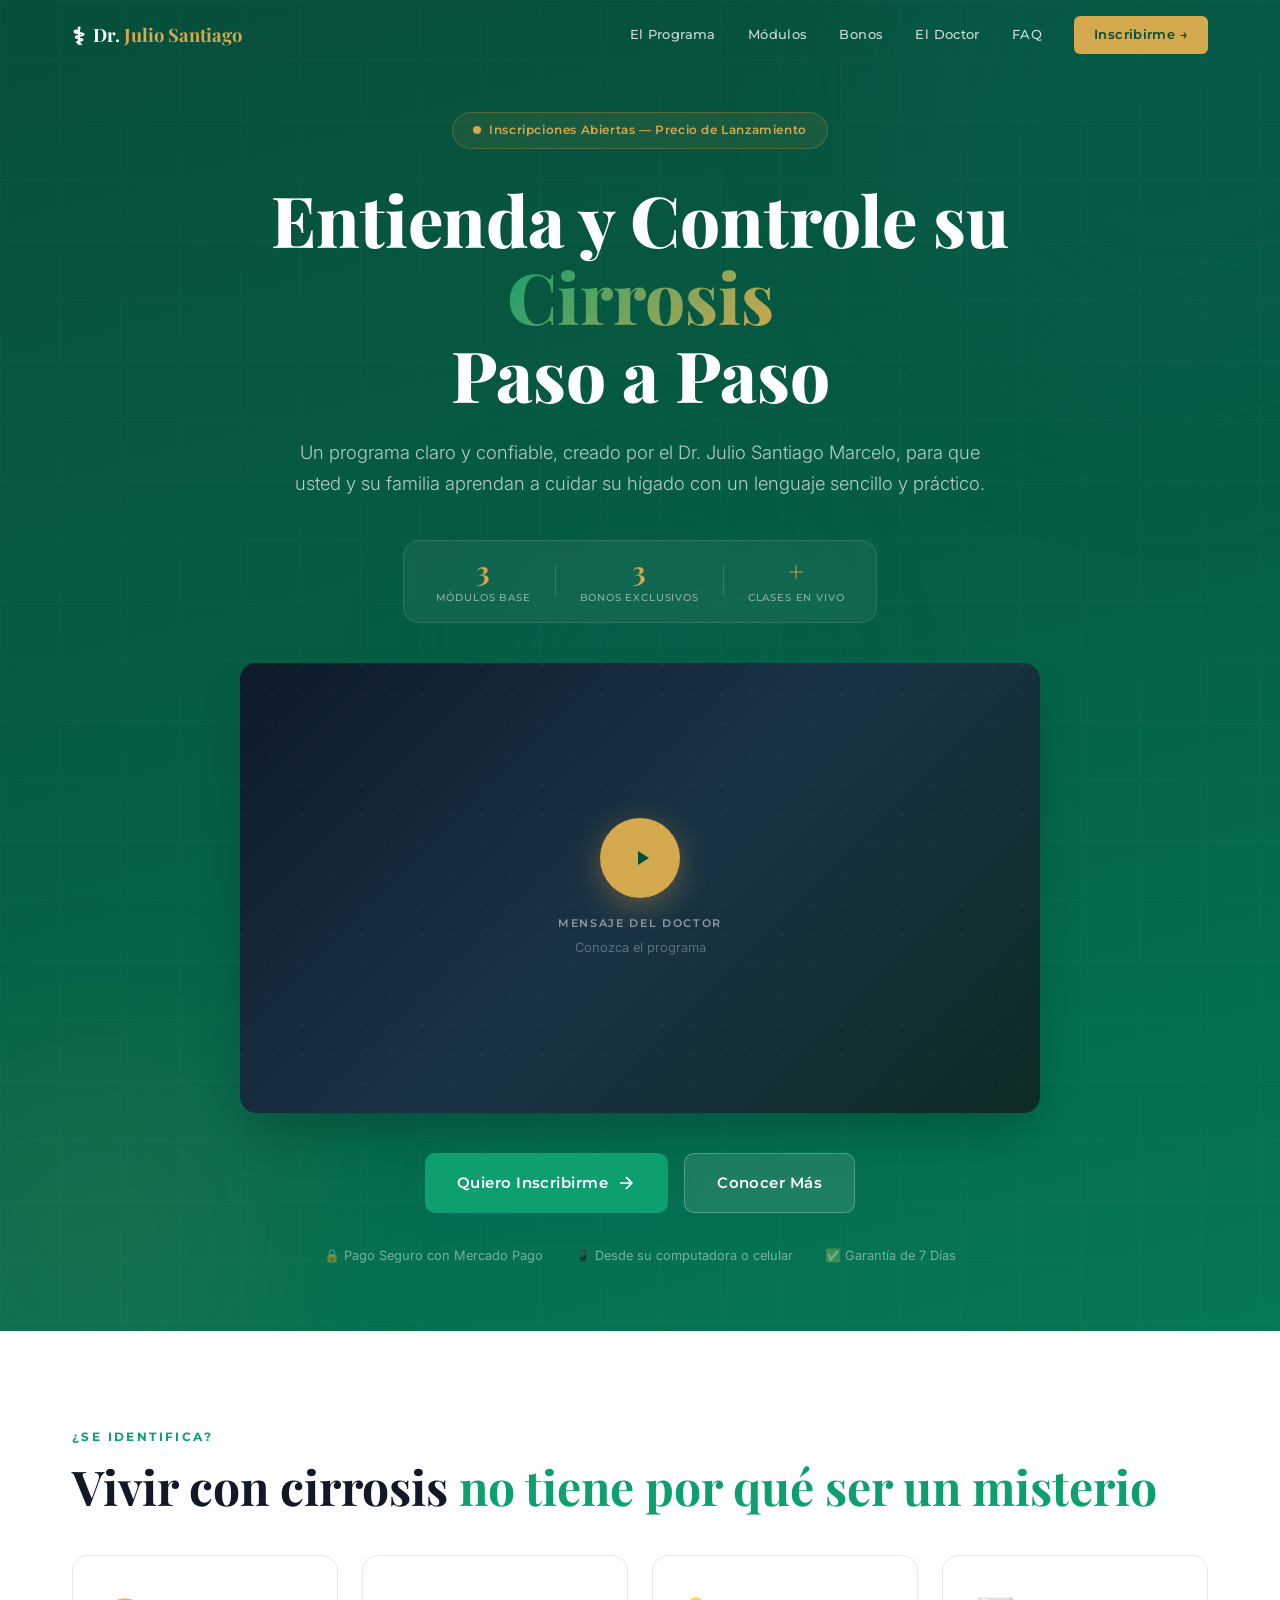
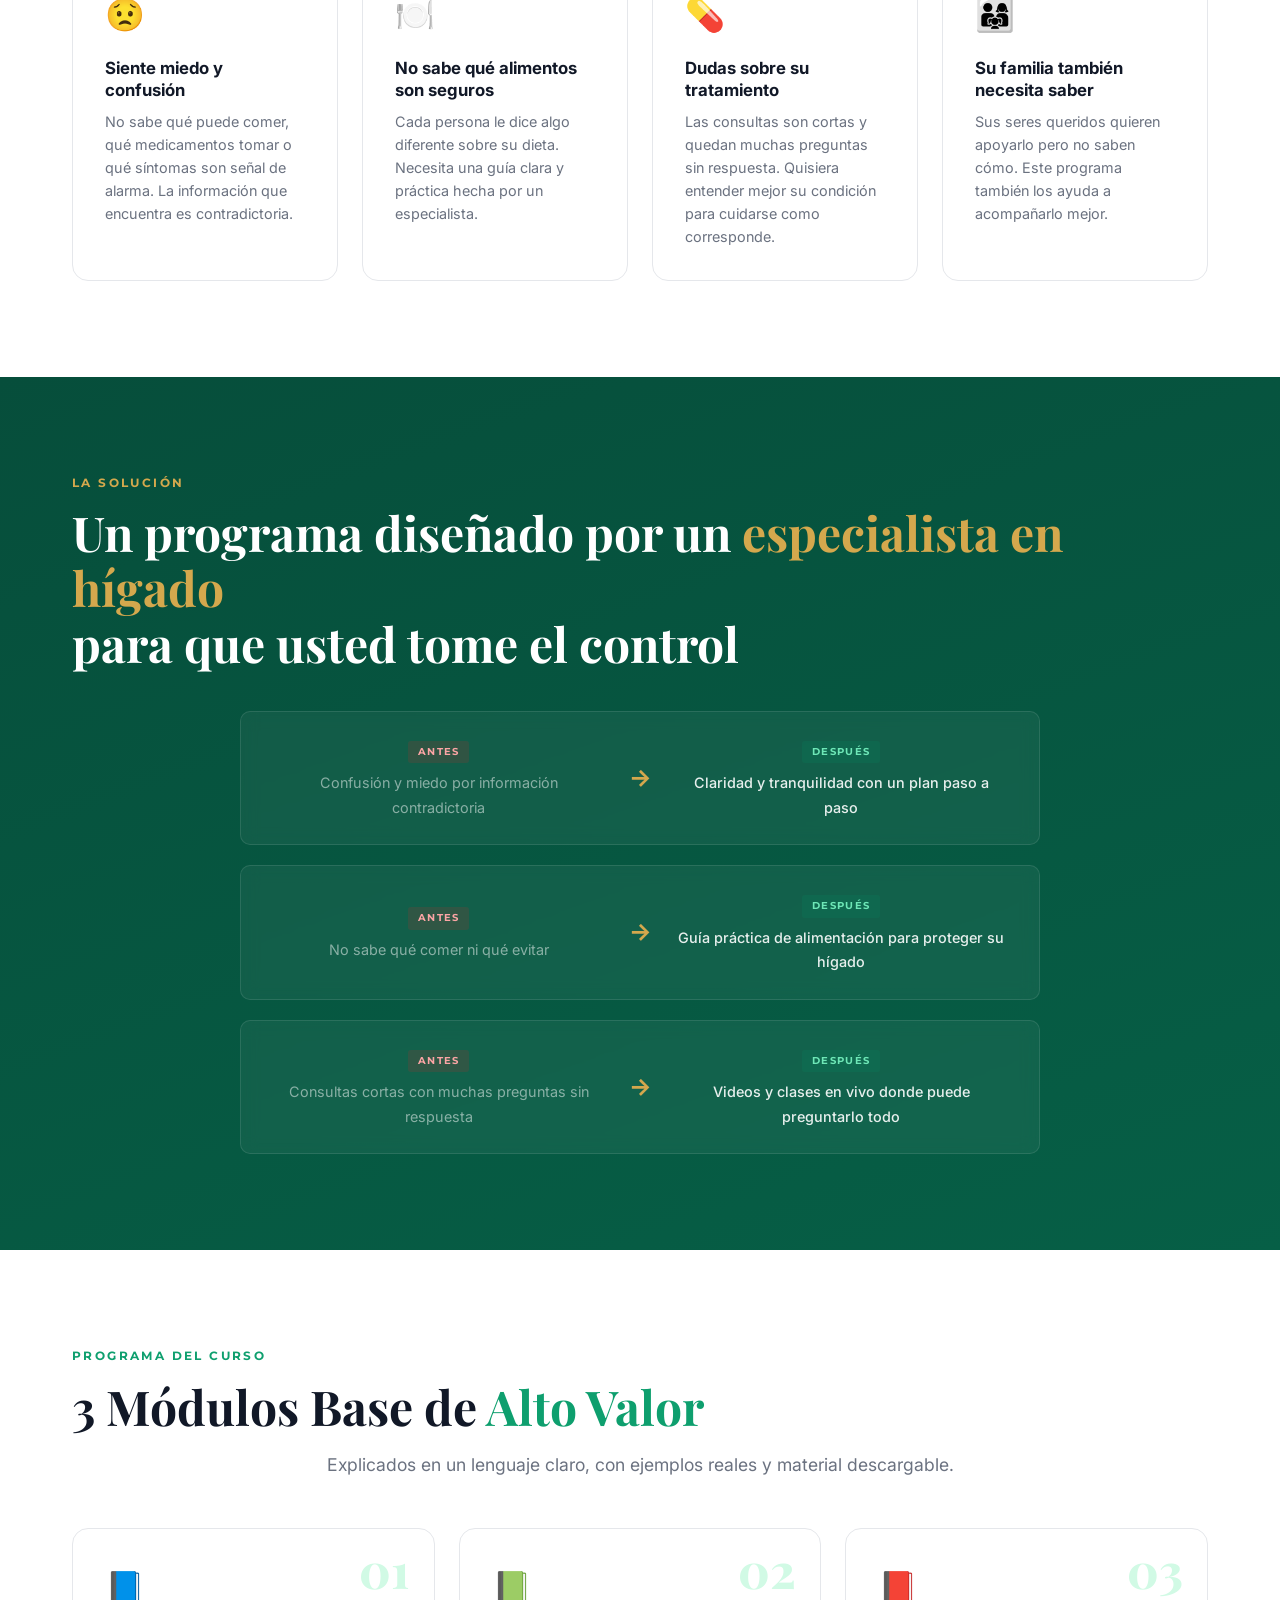
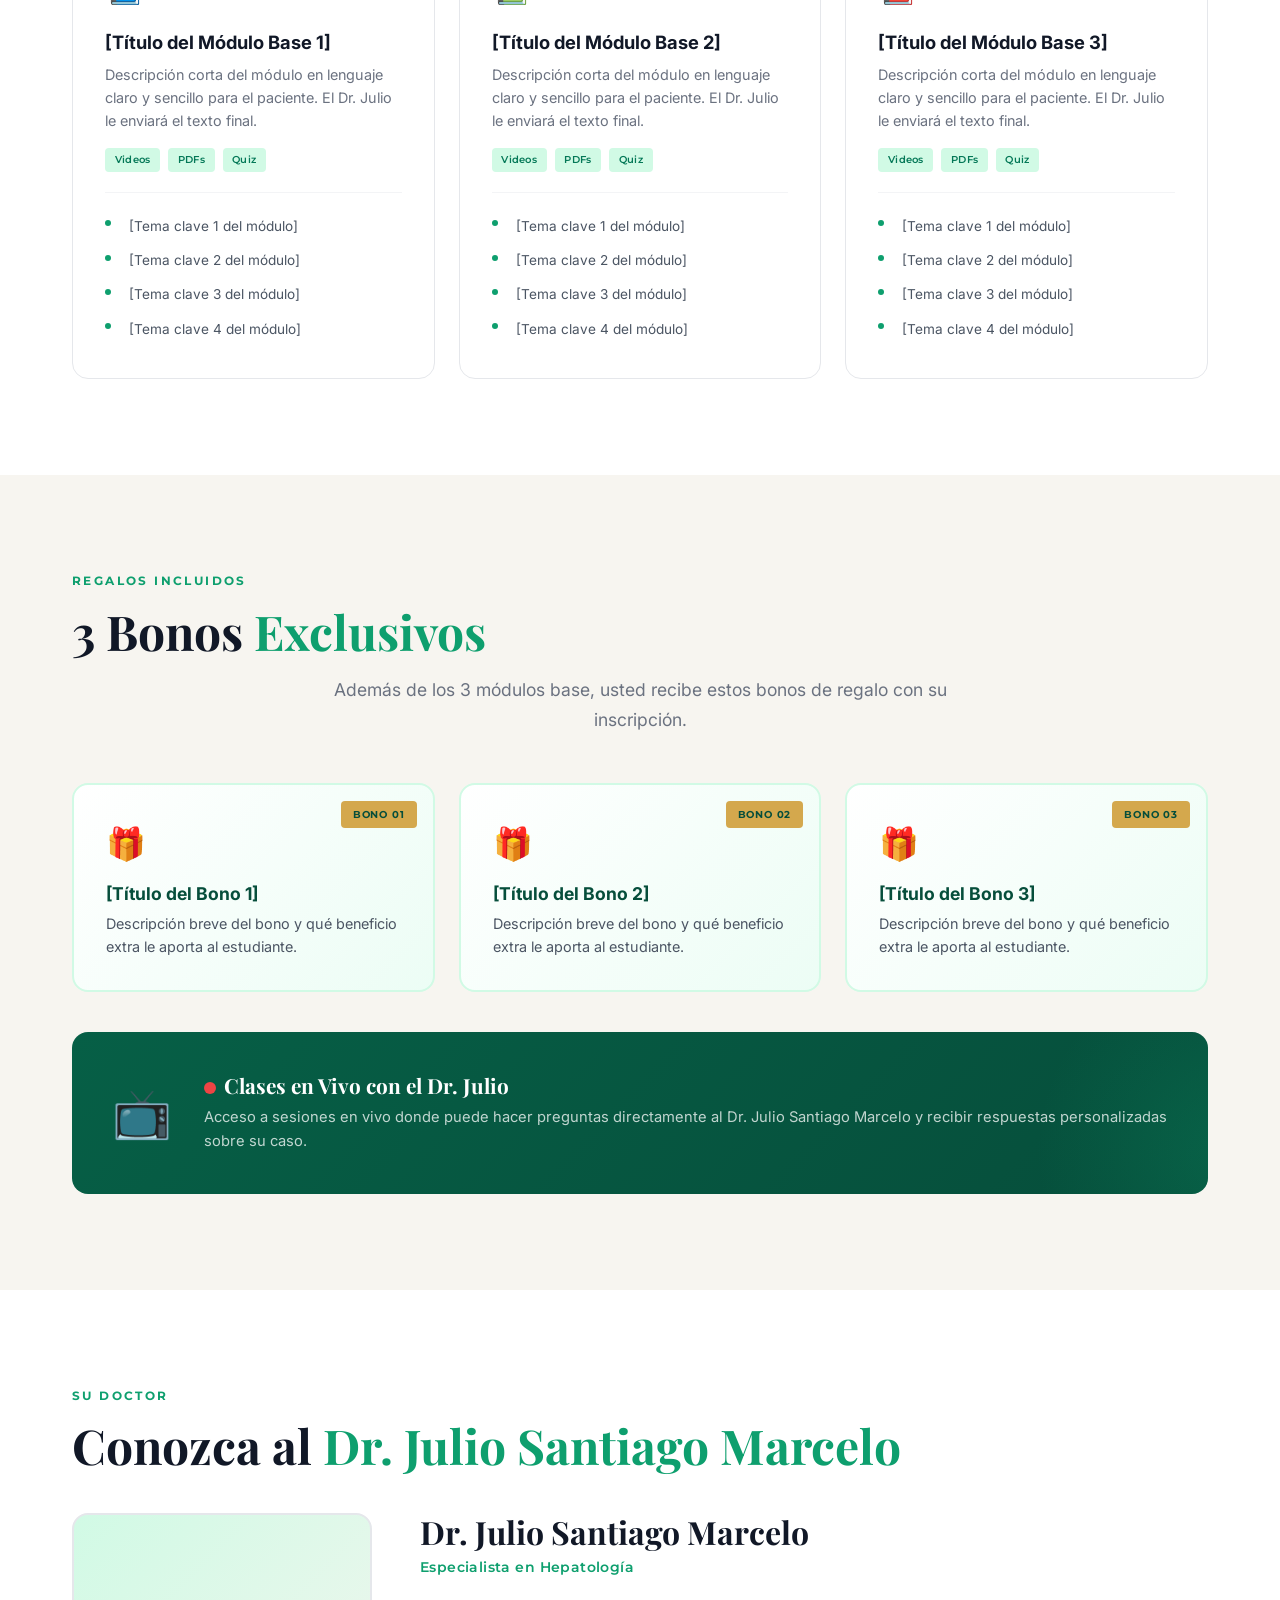
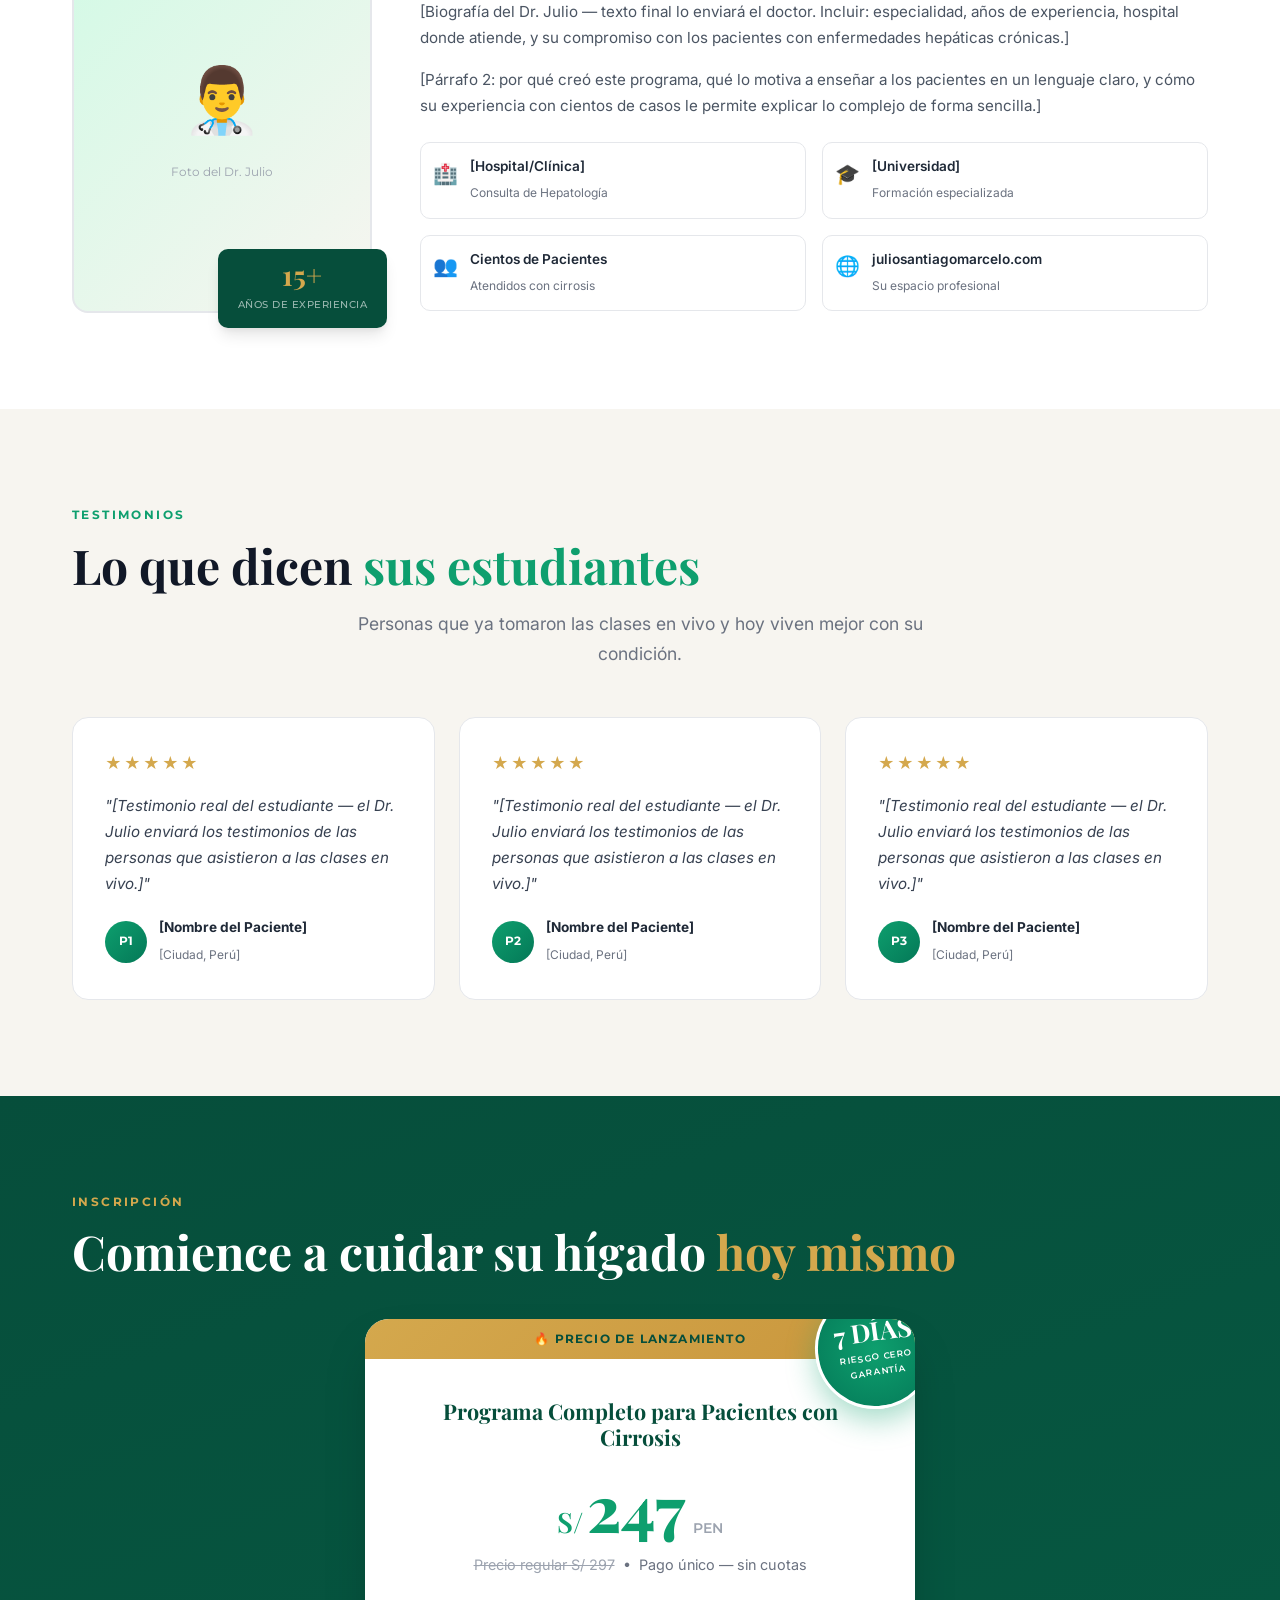
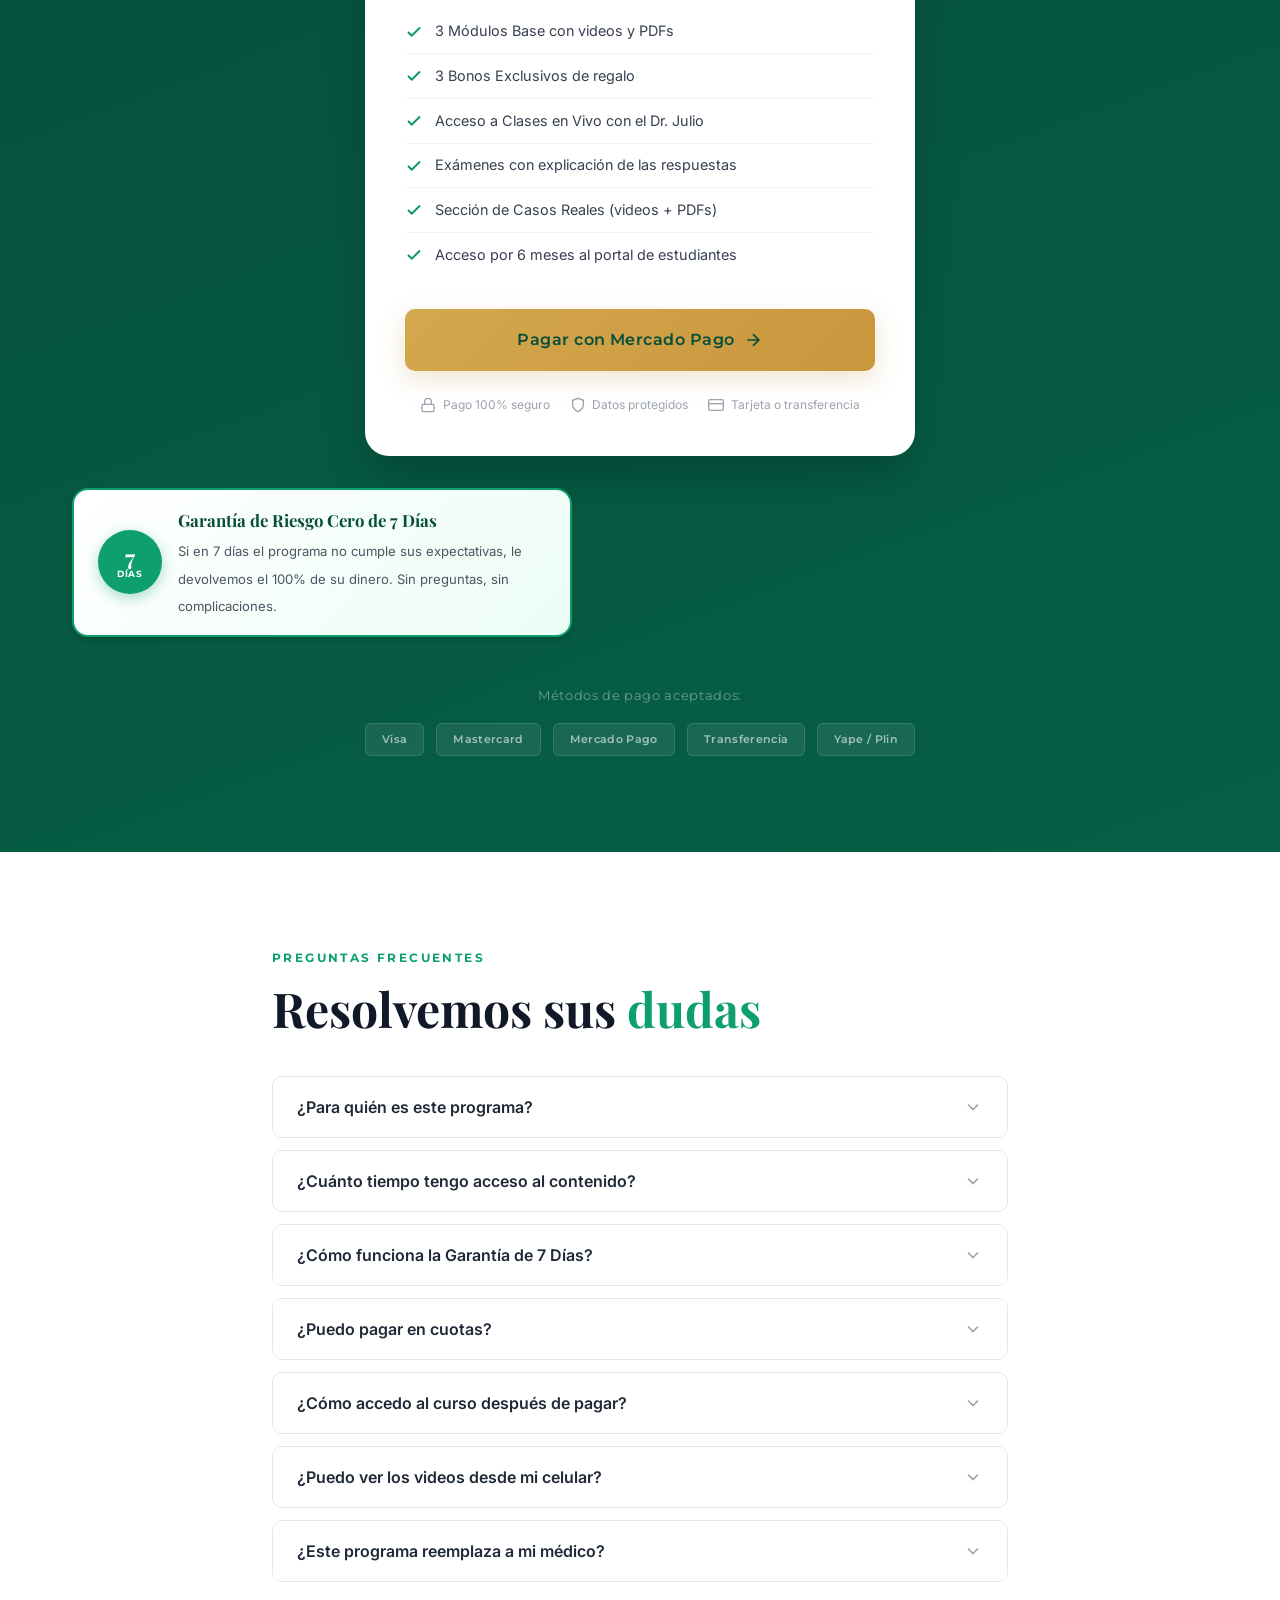
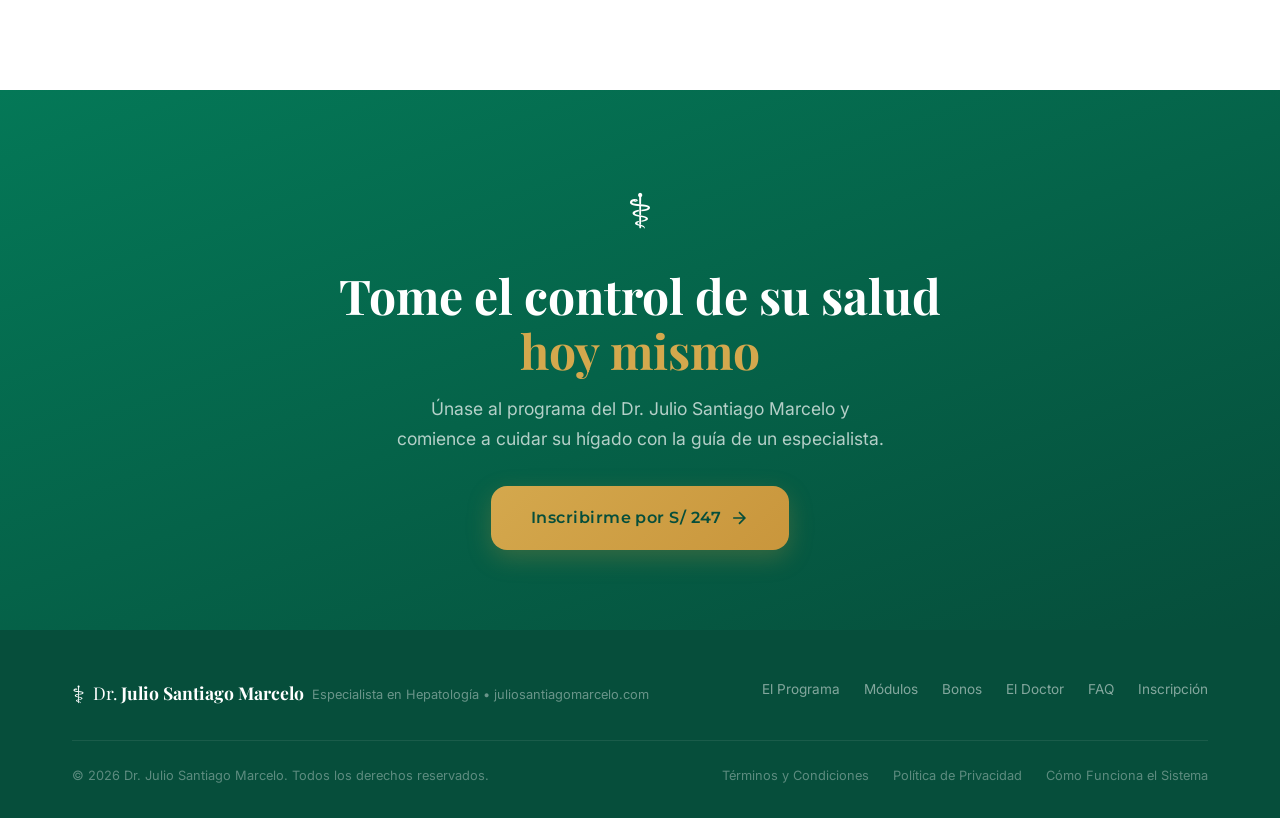
==== commit 6c798779: "Add como-funciona.html system overview page for client New page walks Dr. Julio through project stat" ====
--- a/index.html
+++ b/index.html
@@ -654,6 +654,7 @@
       <div class="footer-legal">
         <a href="#">Términos y Condiciones</a>
         <a href="#">Política de Privacidad</a>
+        <a href="como-funciona.html">Cómo Funciona el Sistema</a>
       </div>
     </div>
   </div>
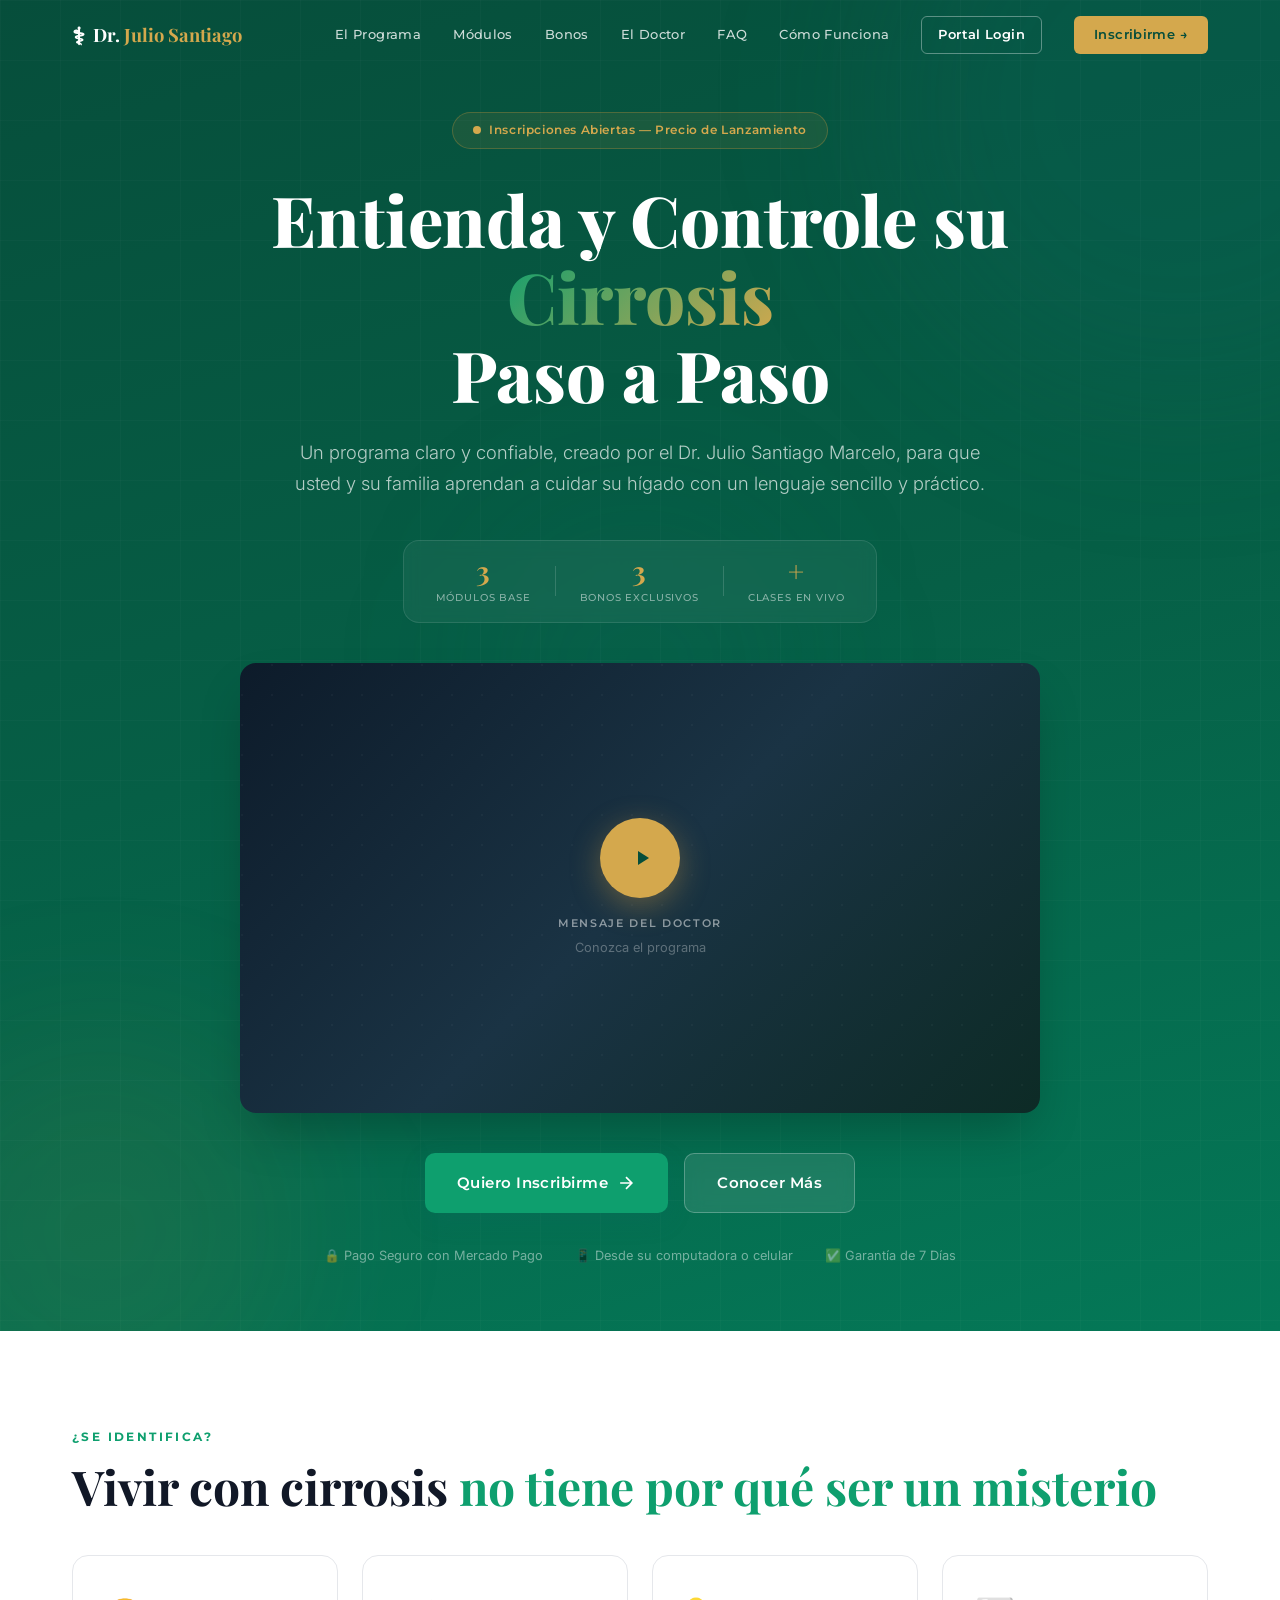
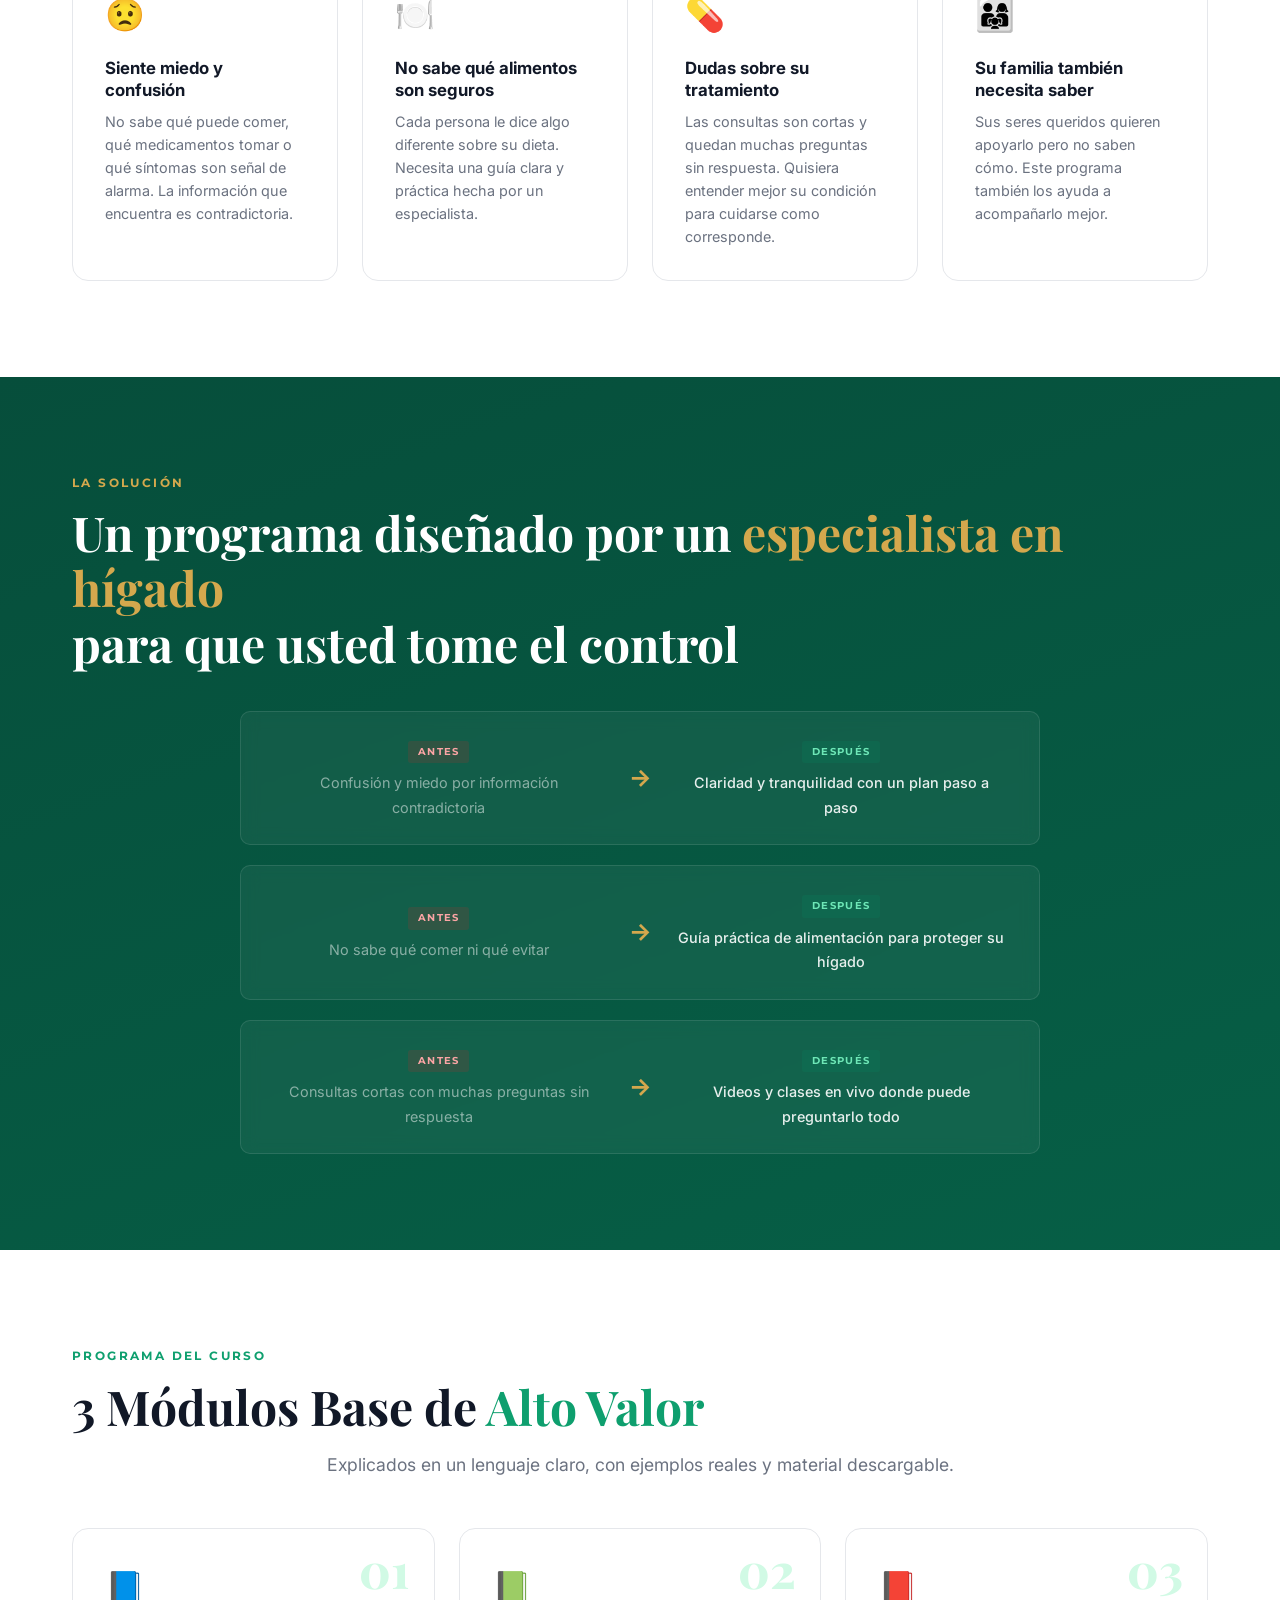
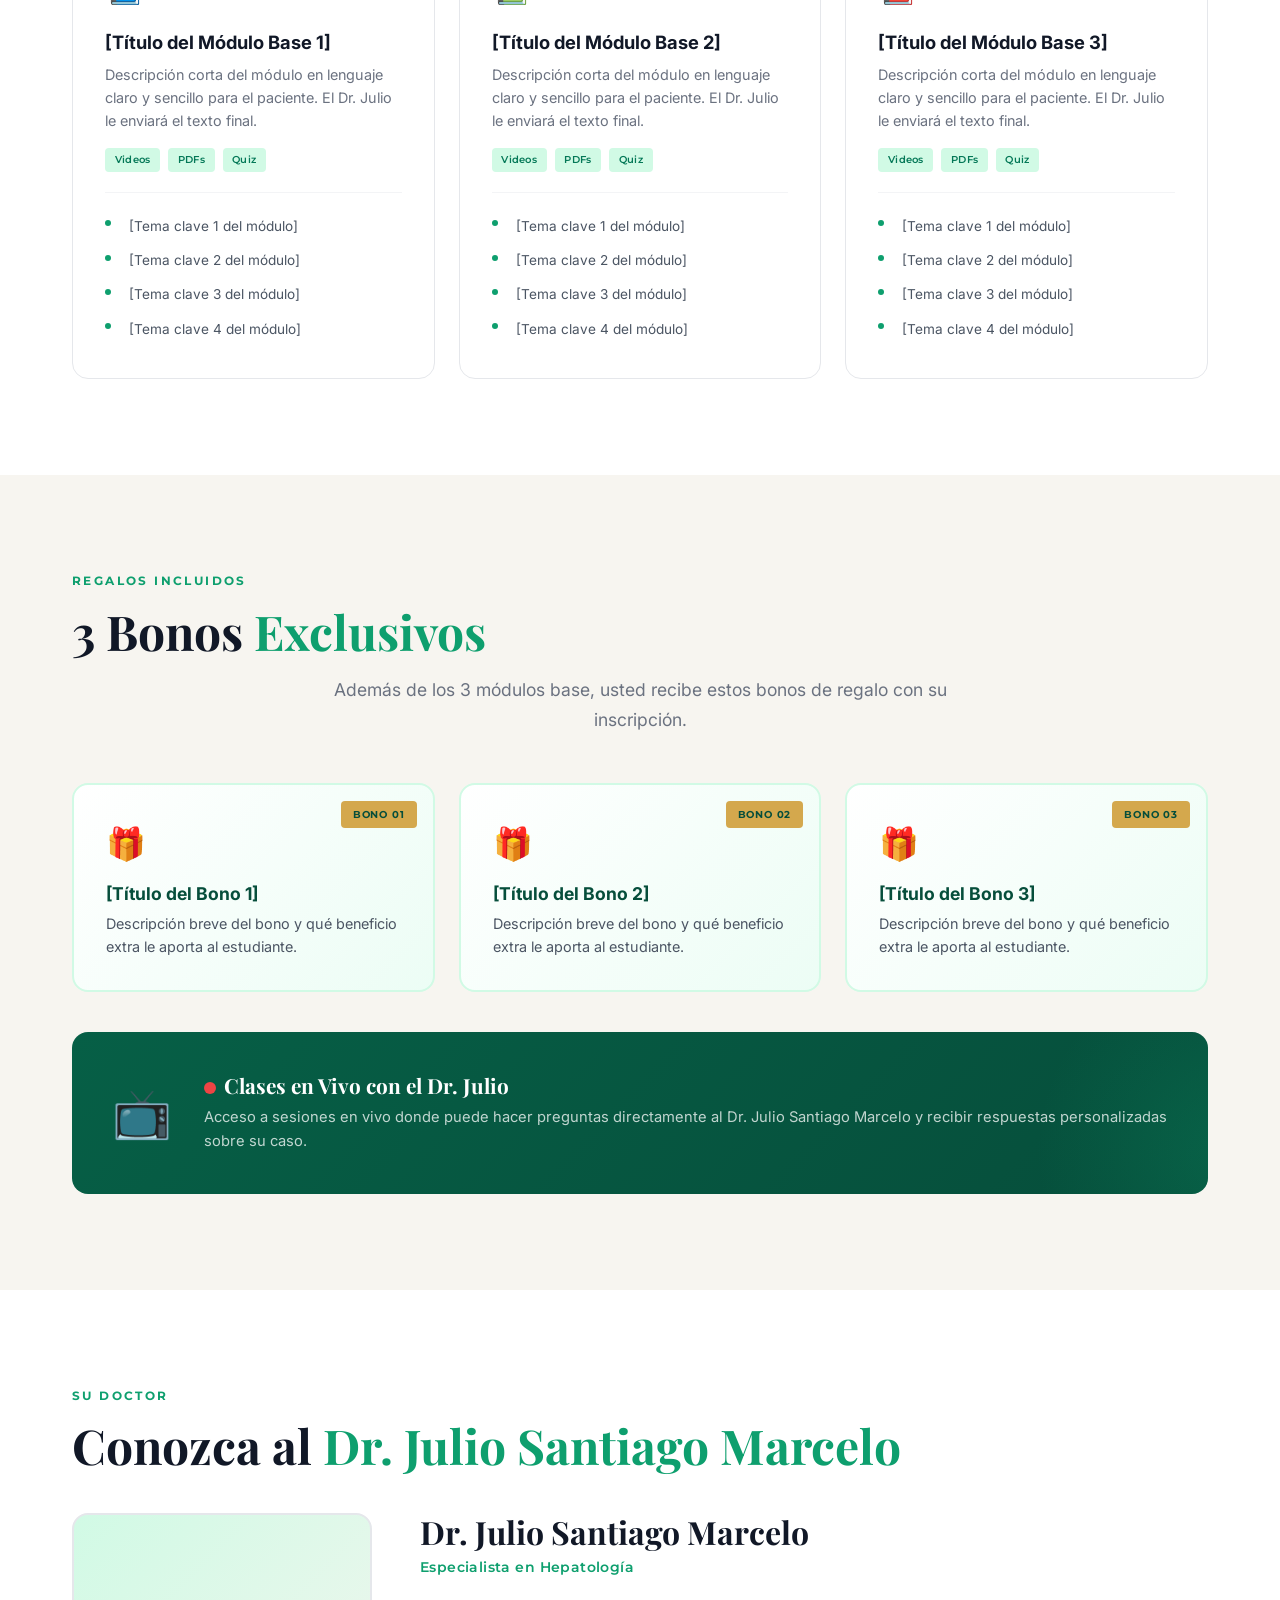
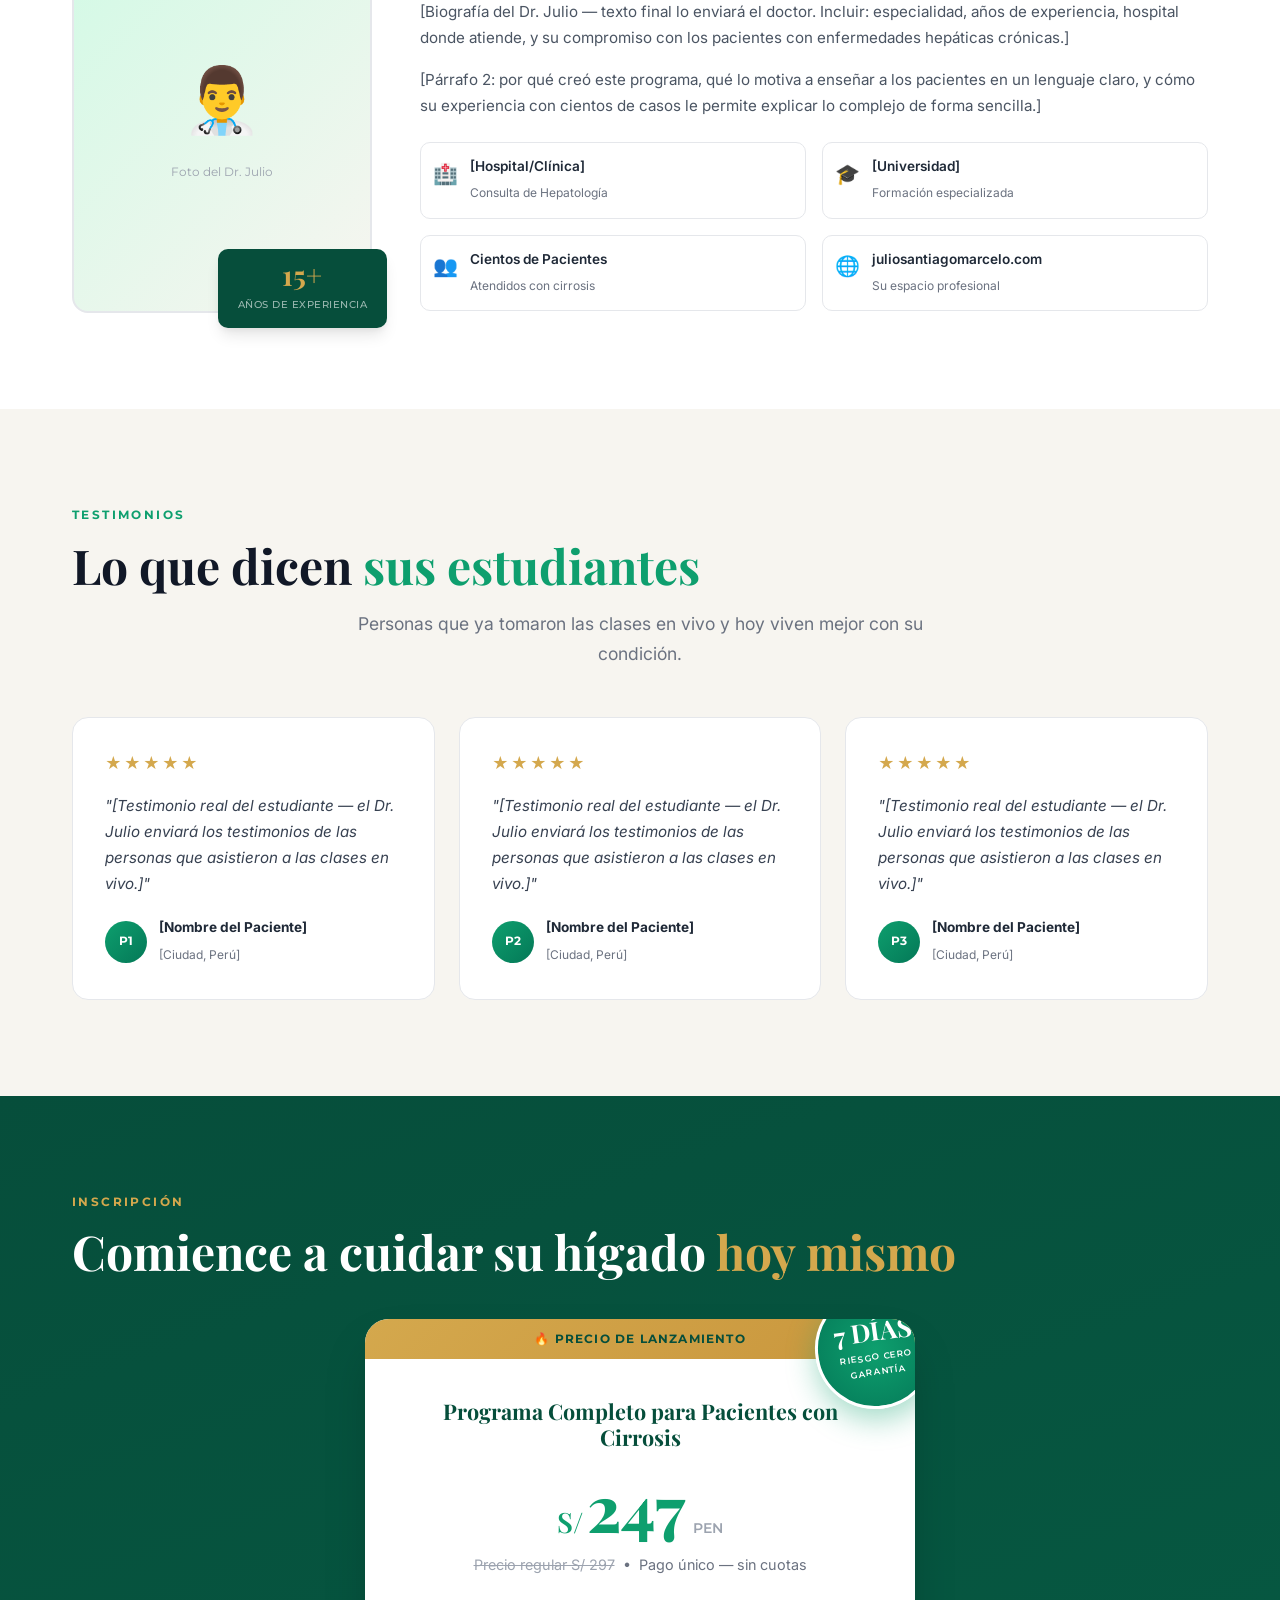
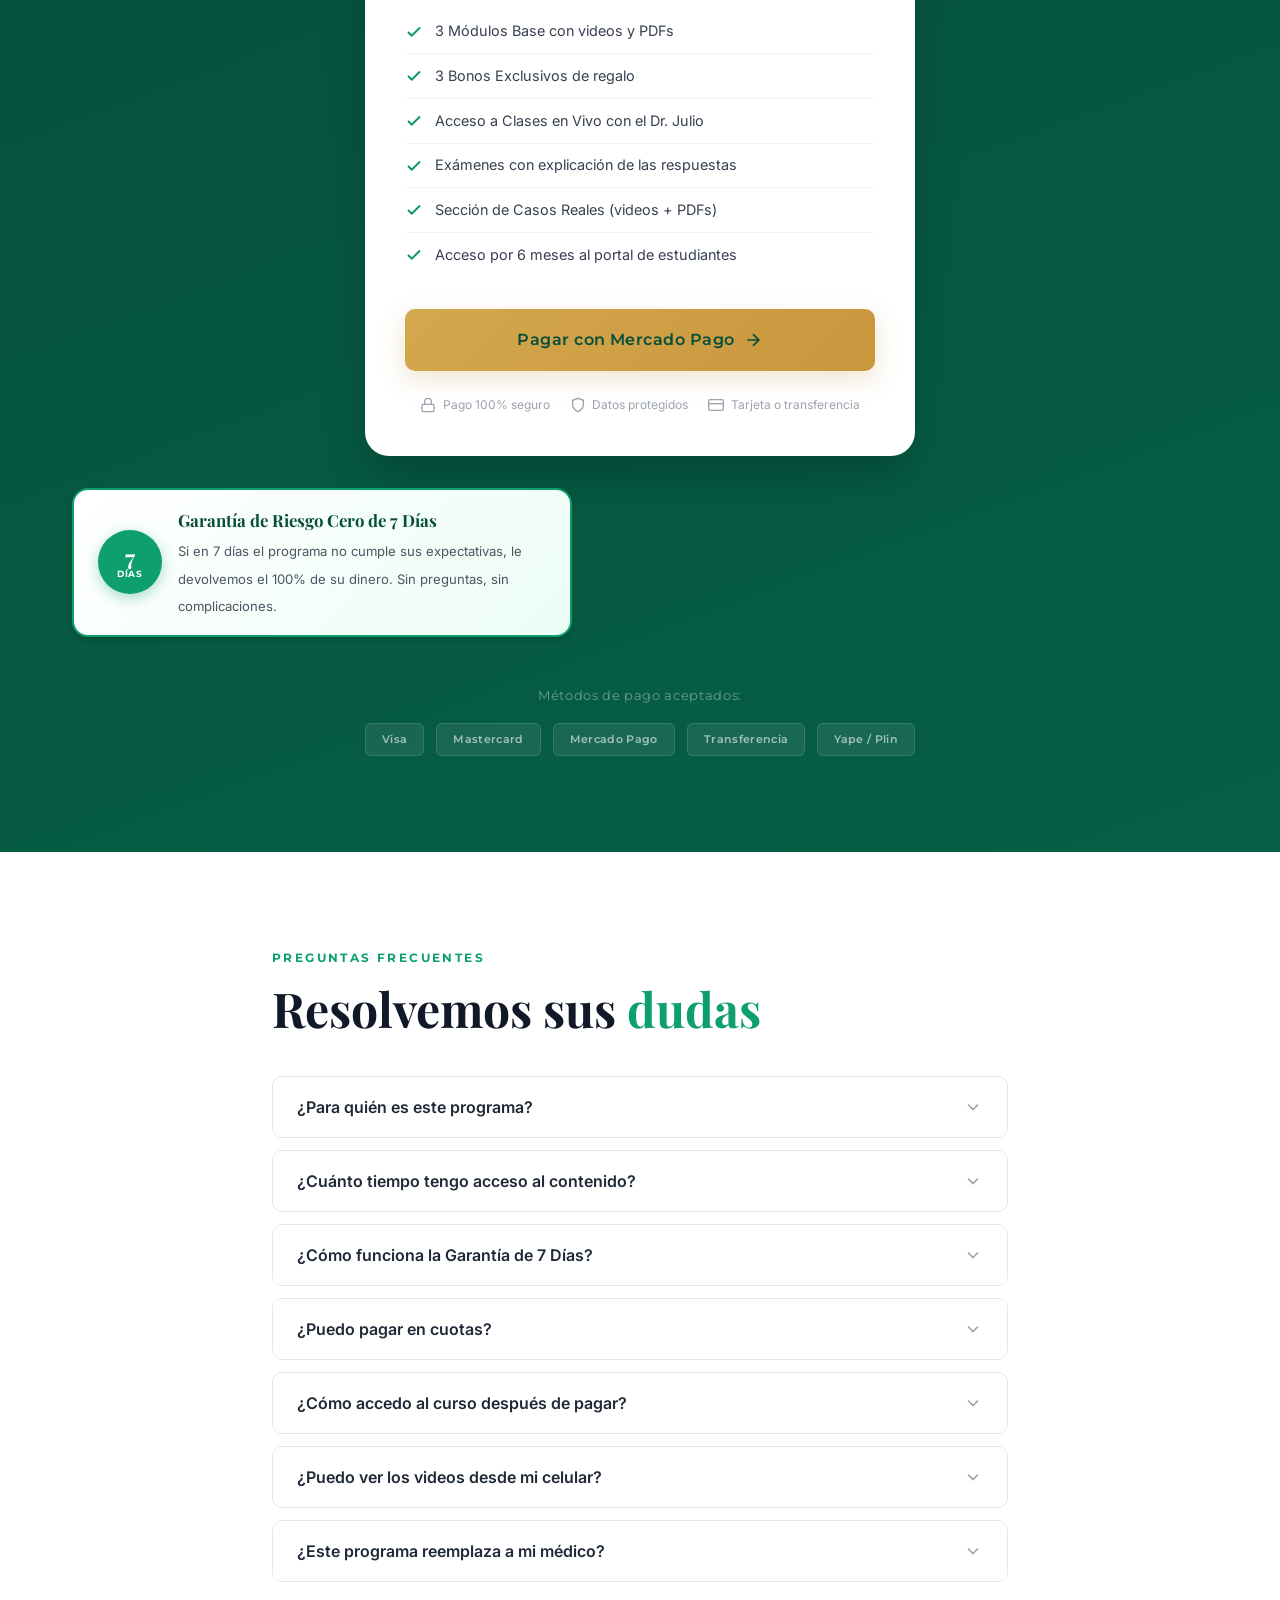
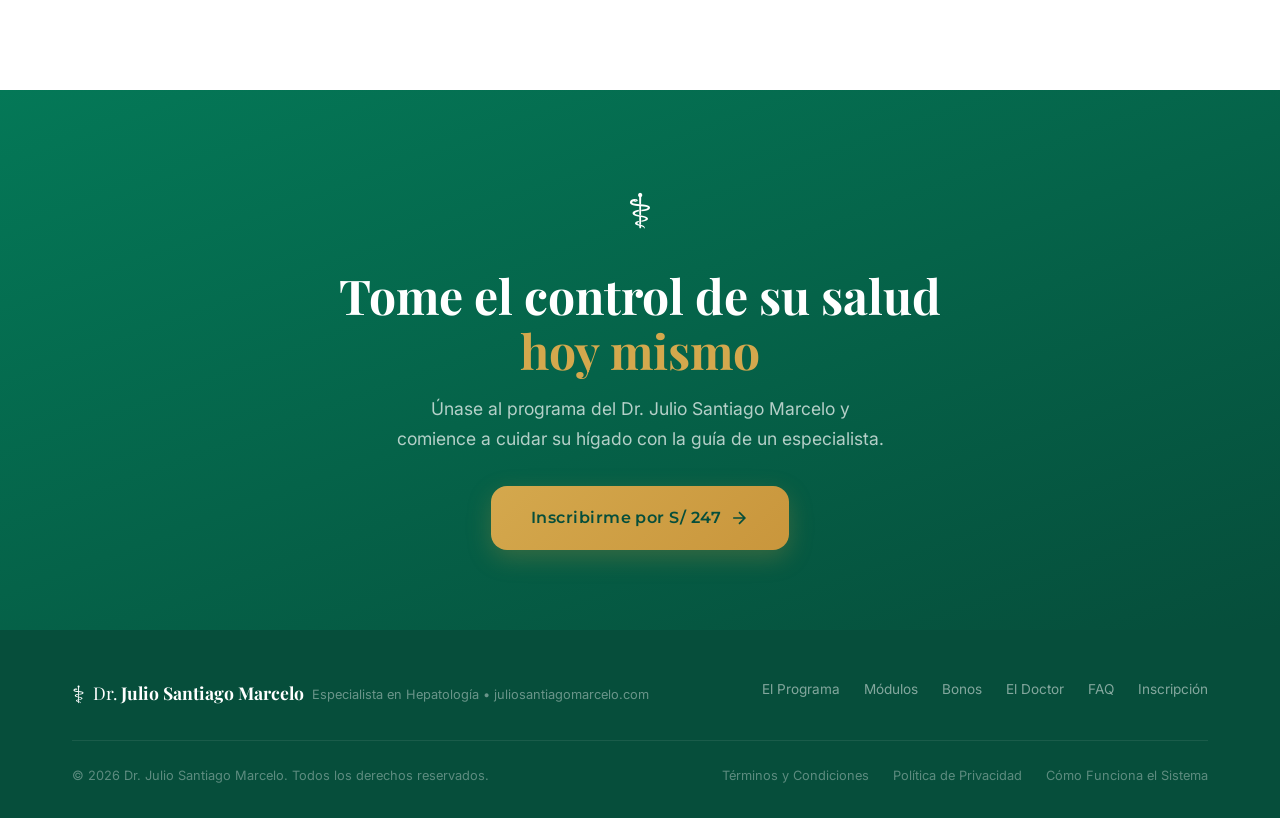
==== commit 41b9916c: "Add Portal Login + Cómo Funciona buttons to header nav Portal Login gets an outlined button style (d" ====
--- a/index.html
+++ b/index.html
@@ -30,6 +30,8 @@
       <a href="#bonos">Bonos</a>
       <a href="#doctor">El Doctor</a>
       <a href="#faq">FAQ</a>
+      <a href="como-funciona.html">Cómo Funciona</a>
+      <a href="portal.html" class="nav-login">Portal Login</a>
       <a href="#inscripcion" class="nav-cta">Inscribirme →</a>
     </div>
     <button class="nav-toggle" id="navToggle" aria-label="Menú">
--- a/styles.css
+++ b/styles.css
@@ -294,6 +294,28 @@
 }
 .nav-cta:hover {
   background: var(--gold-hover) !important;
+}
+
+.nav-login {
+  border: 1.5px solid rgba(255,255,255,0.35) !important;
+  padding: 0.45rem 1rem !important;
+  border-radius: var(--radius-sm) !important;
+  color: var(--white) !important;
+  font-weight: 600 !important;
+  transition: all 0.3s !important;
+}
+.nav-login:hover {
+  background: var(--white) !important;
+  color: var(--teal-deeper) !important;
+  border-color: var(--white) !important;
+}
+.navbar.scrolled .nav-login {
+  border-color: var(--teal) !important;
+  color: var(--teal) !important;
+}
+.navbar.scrolled .nav-login:hover {
+  background: var(--teal) !important;
+  color: var(--white) !important;
 }
 
 .nav-toggle {
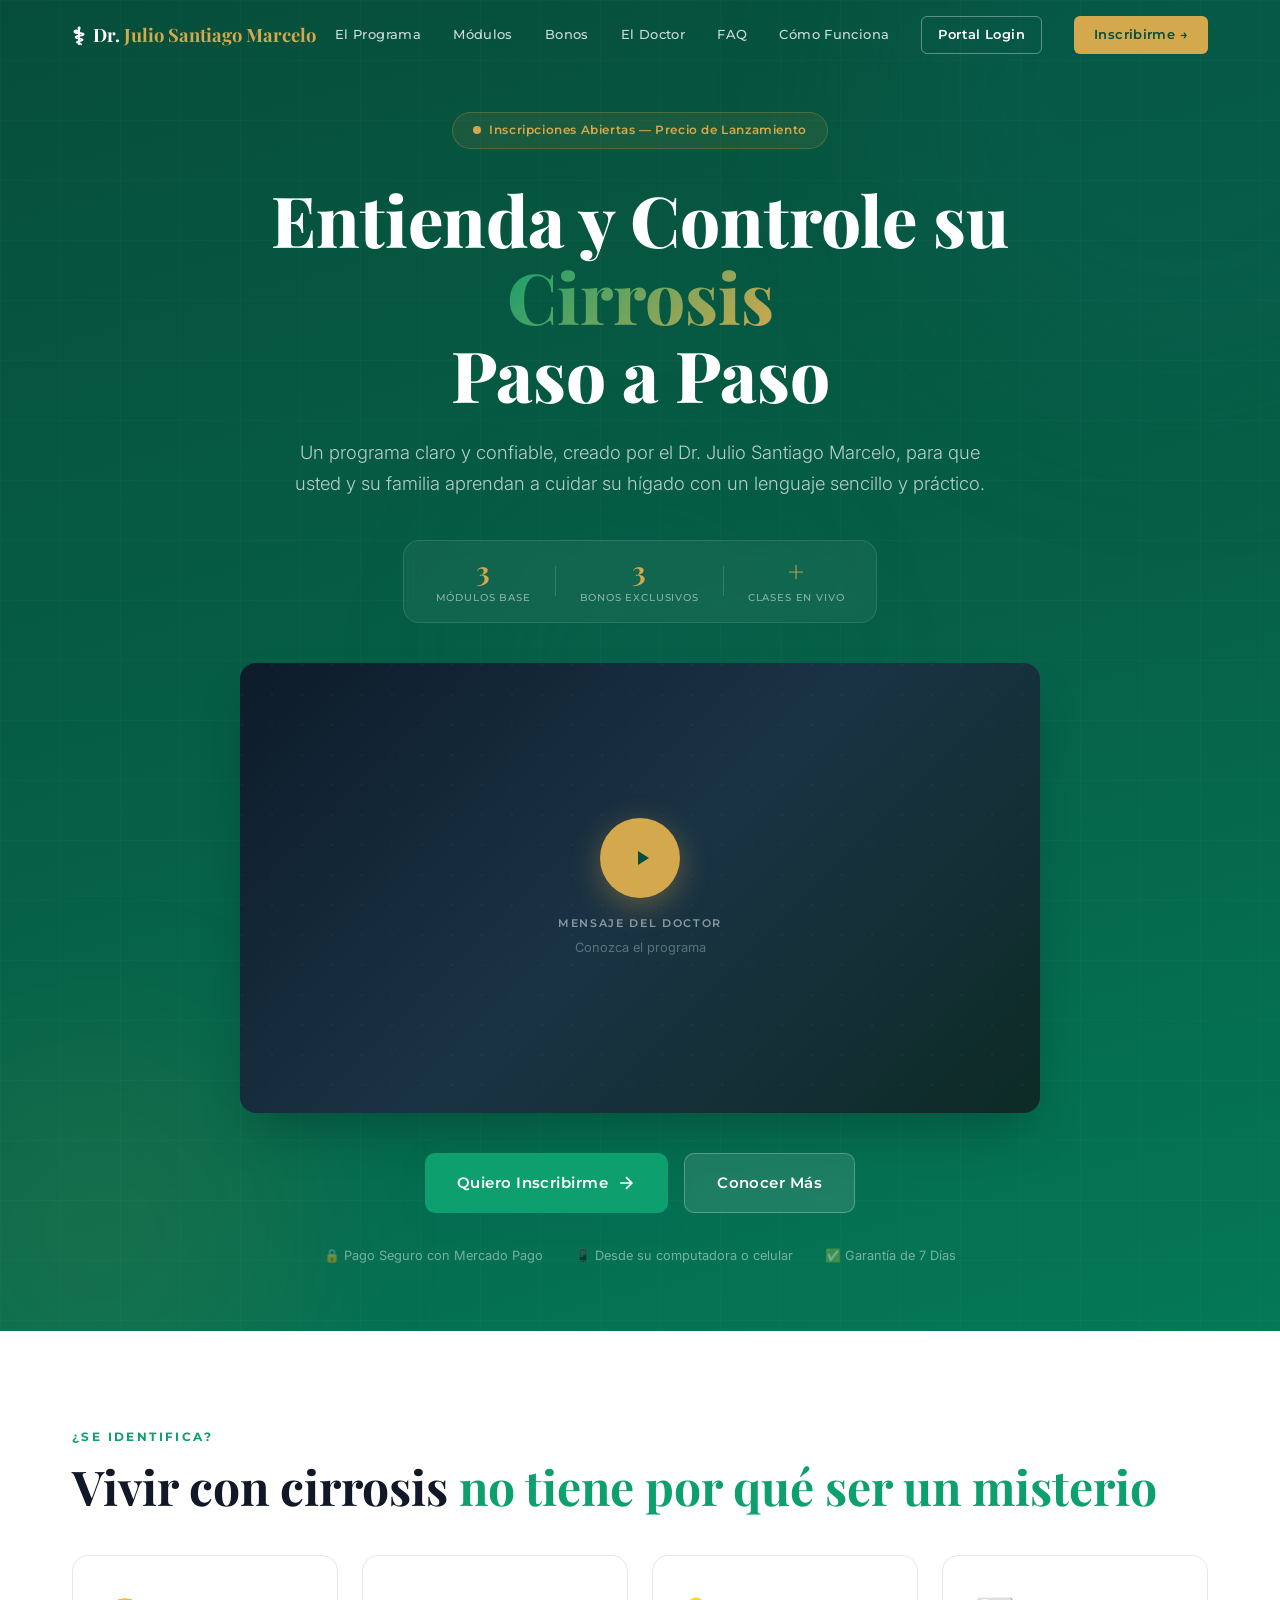
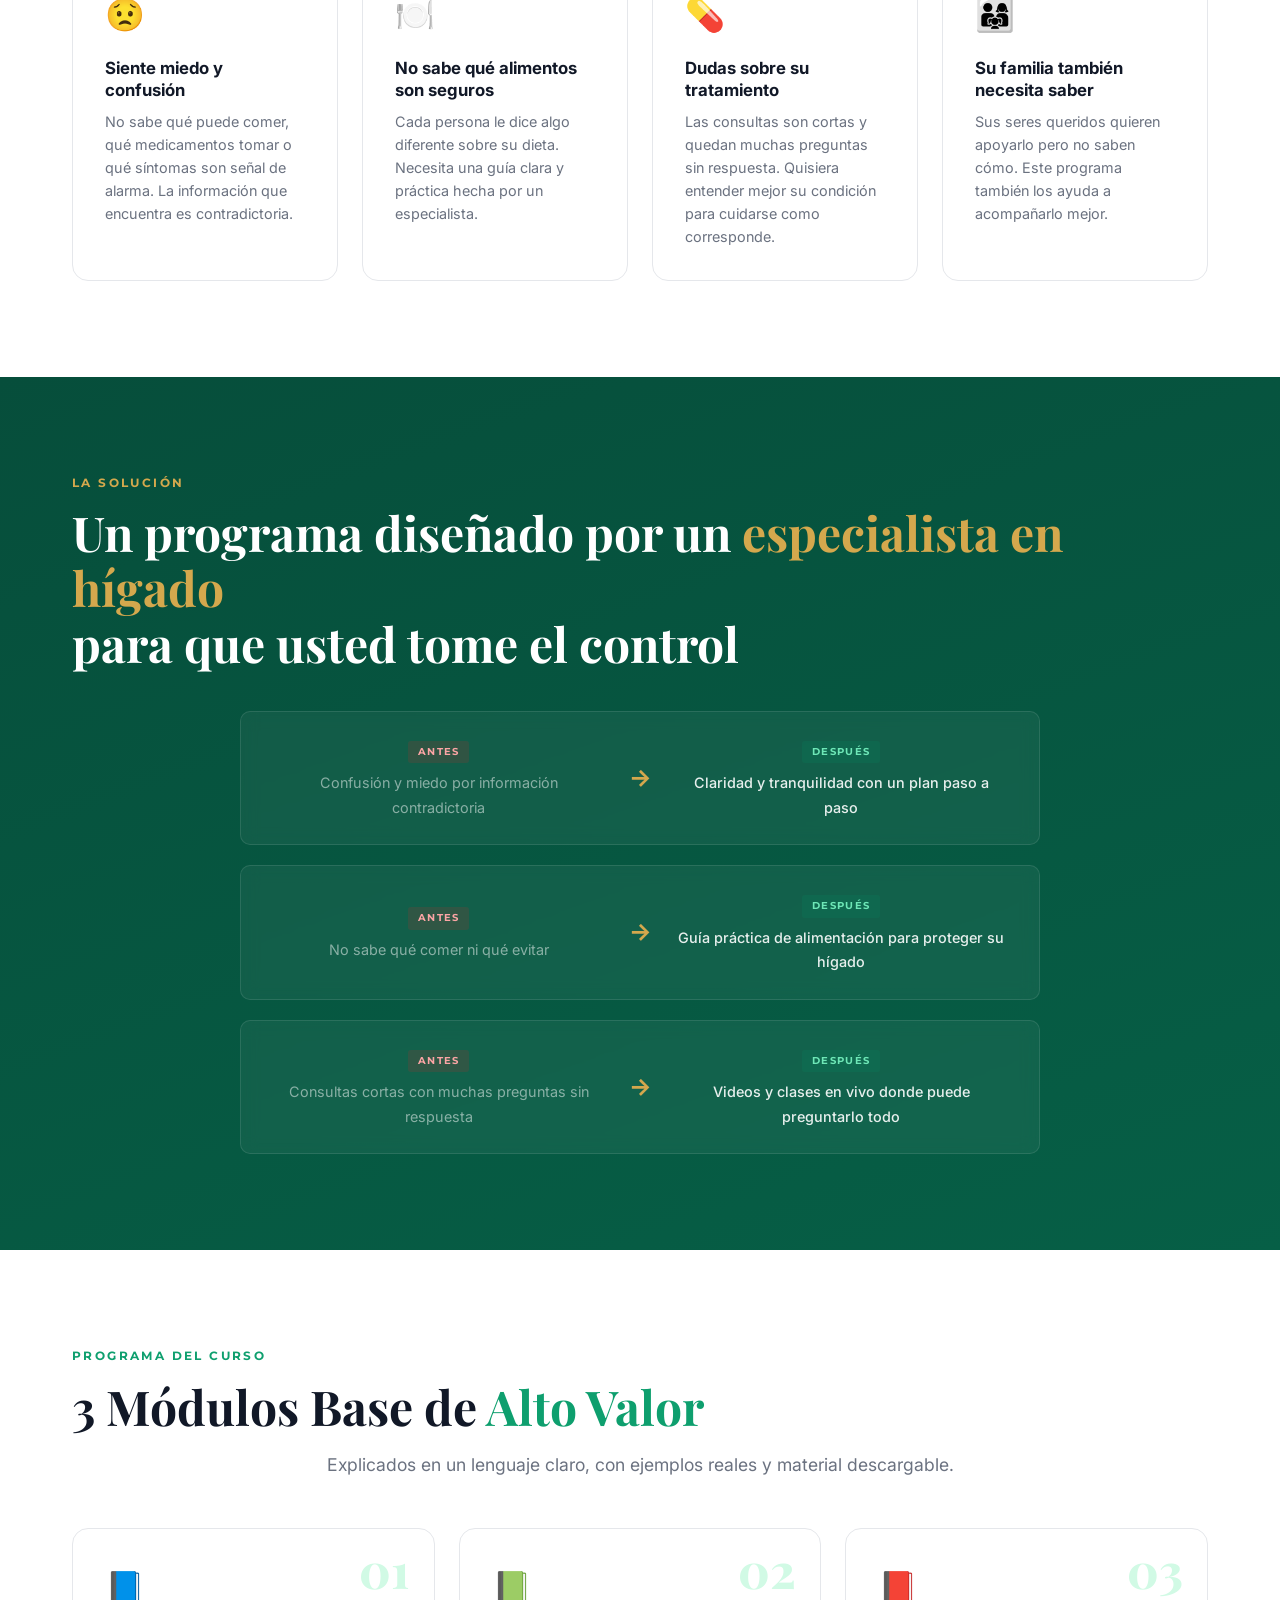
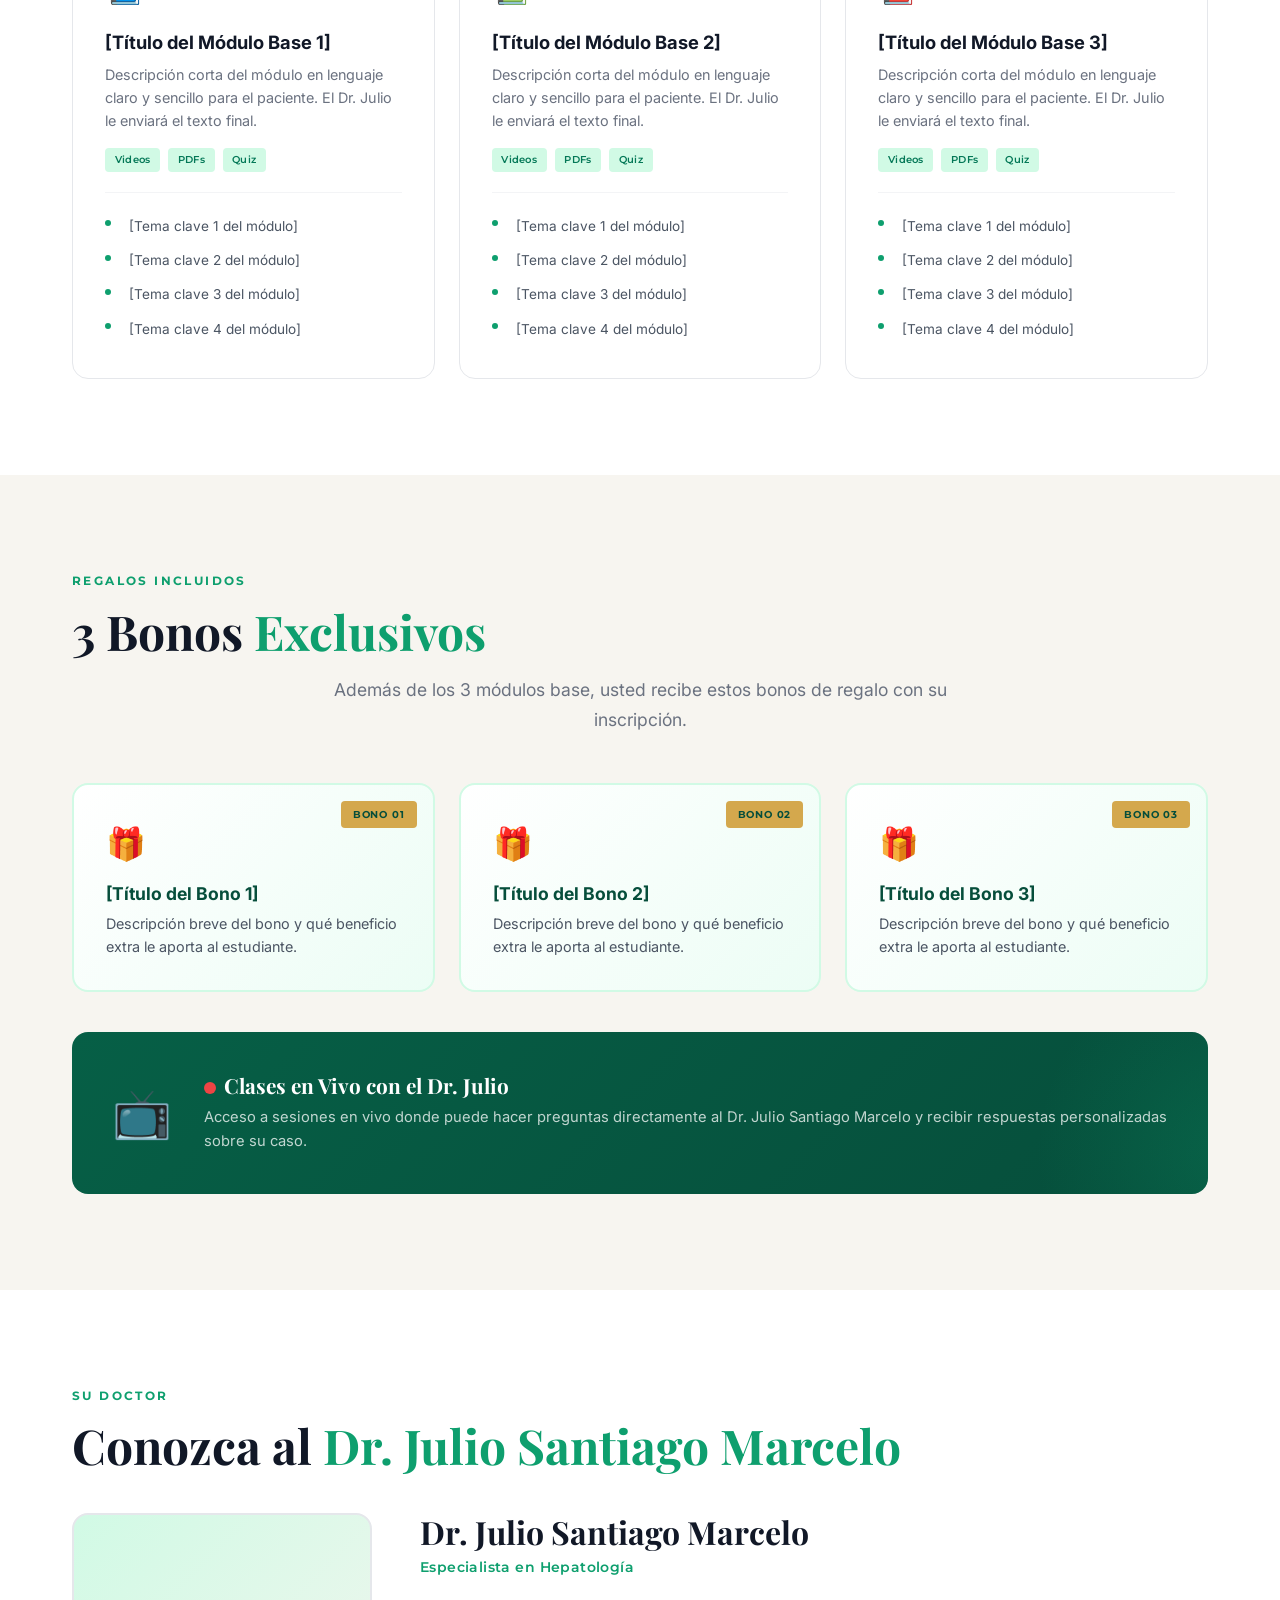
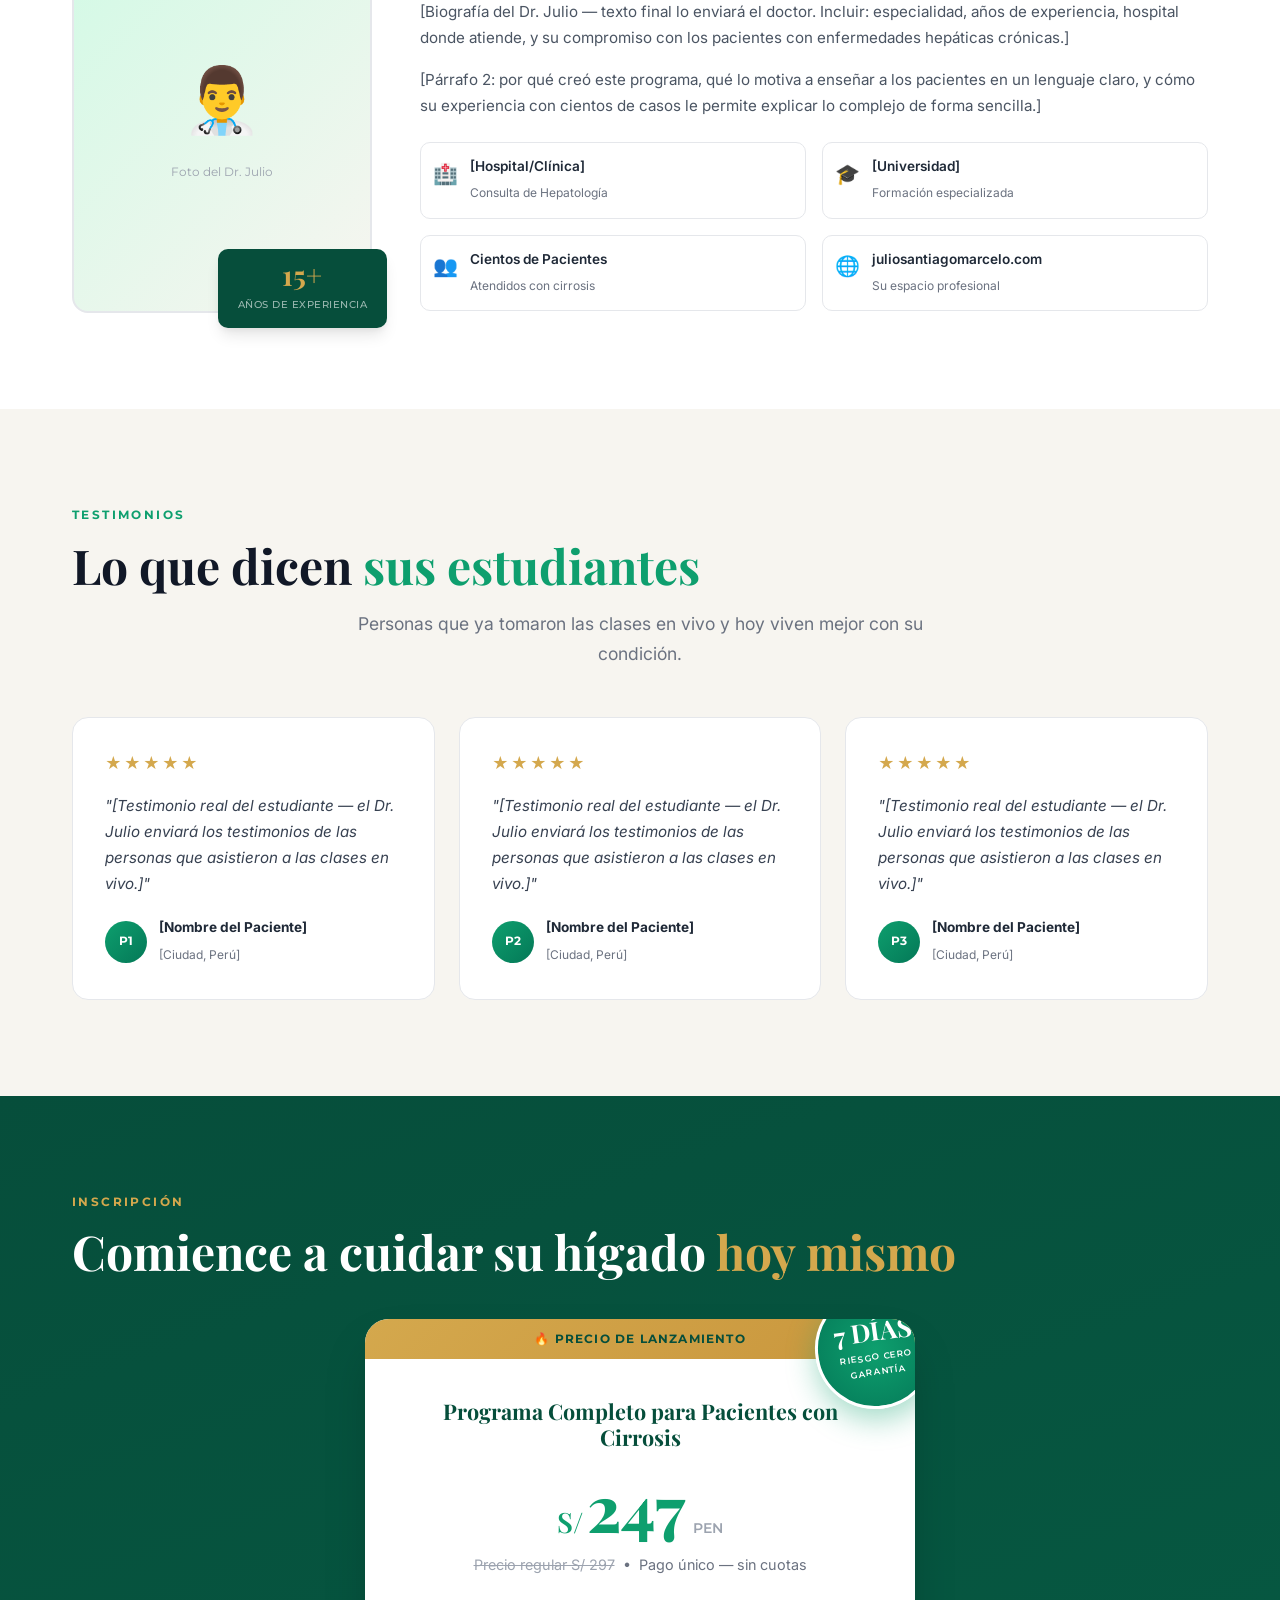
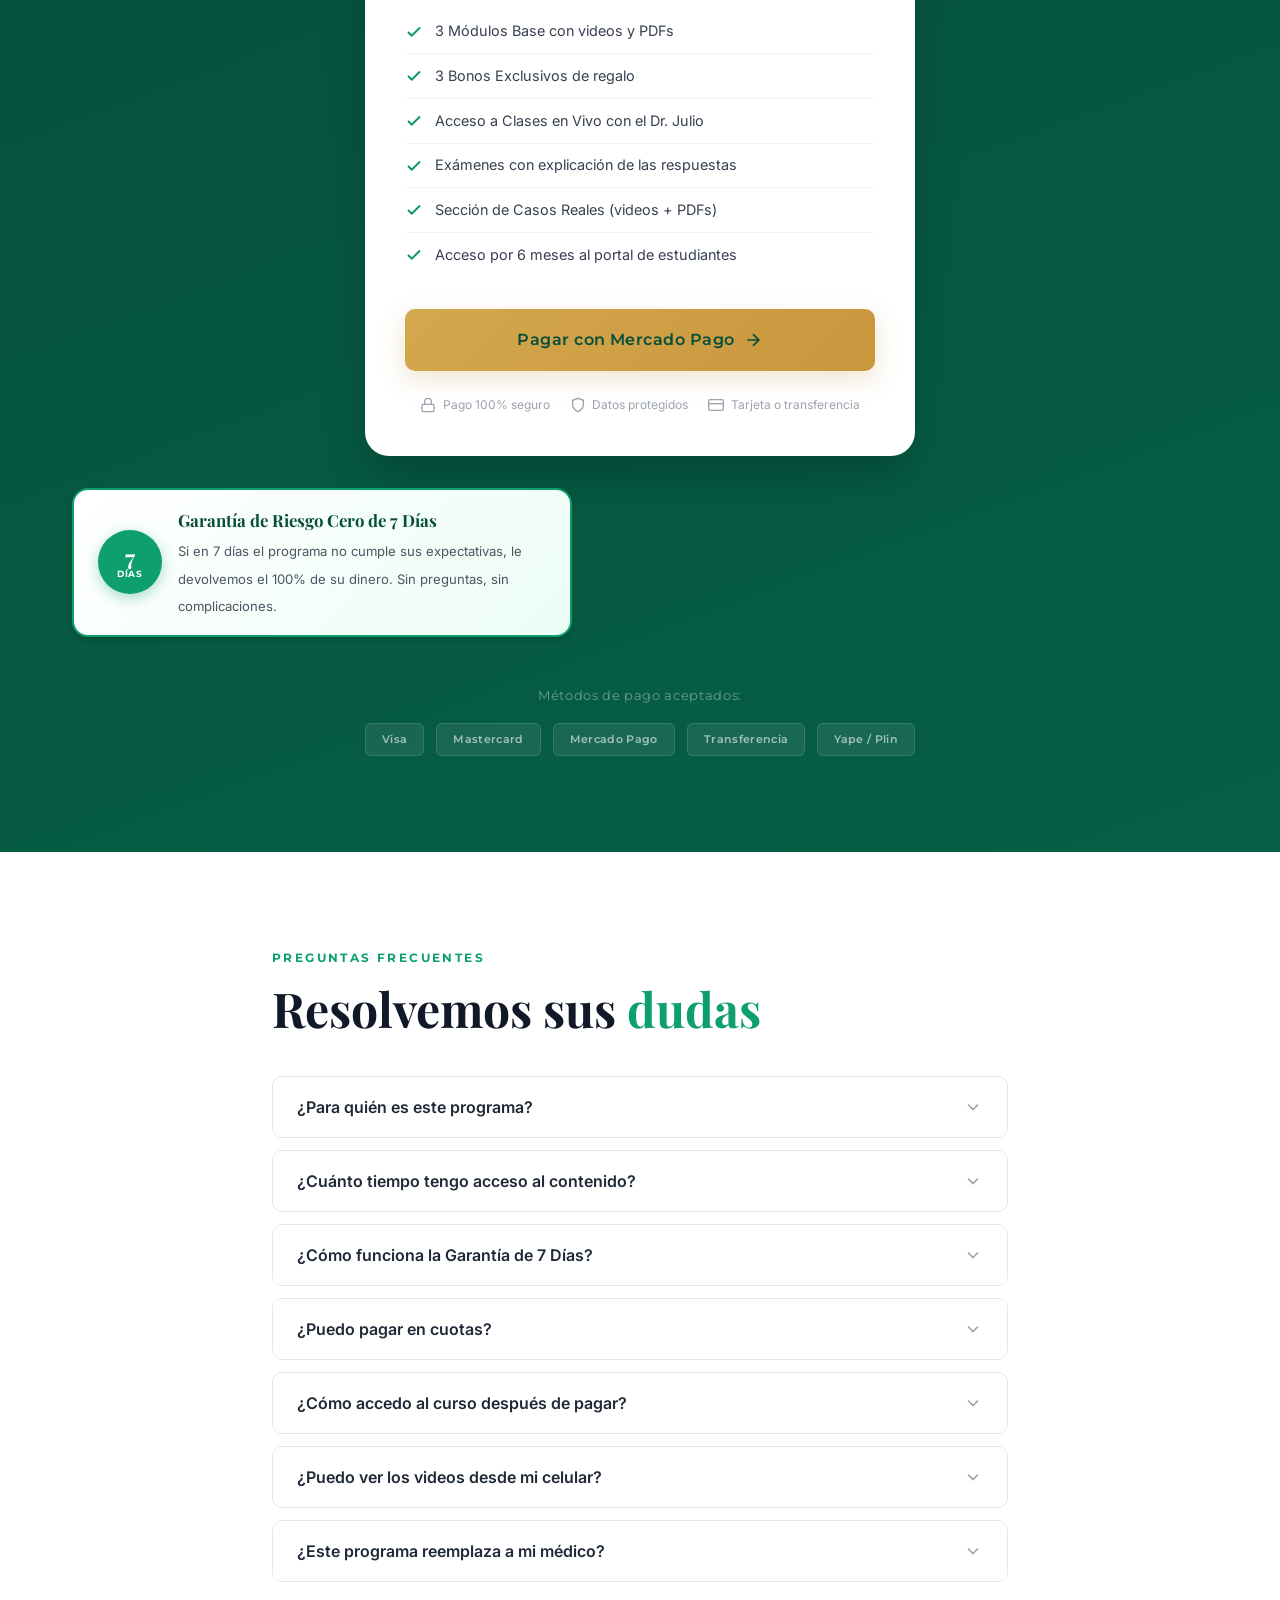
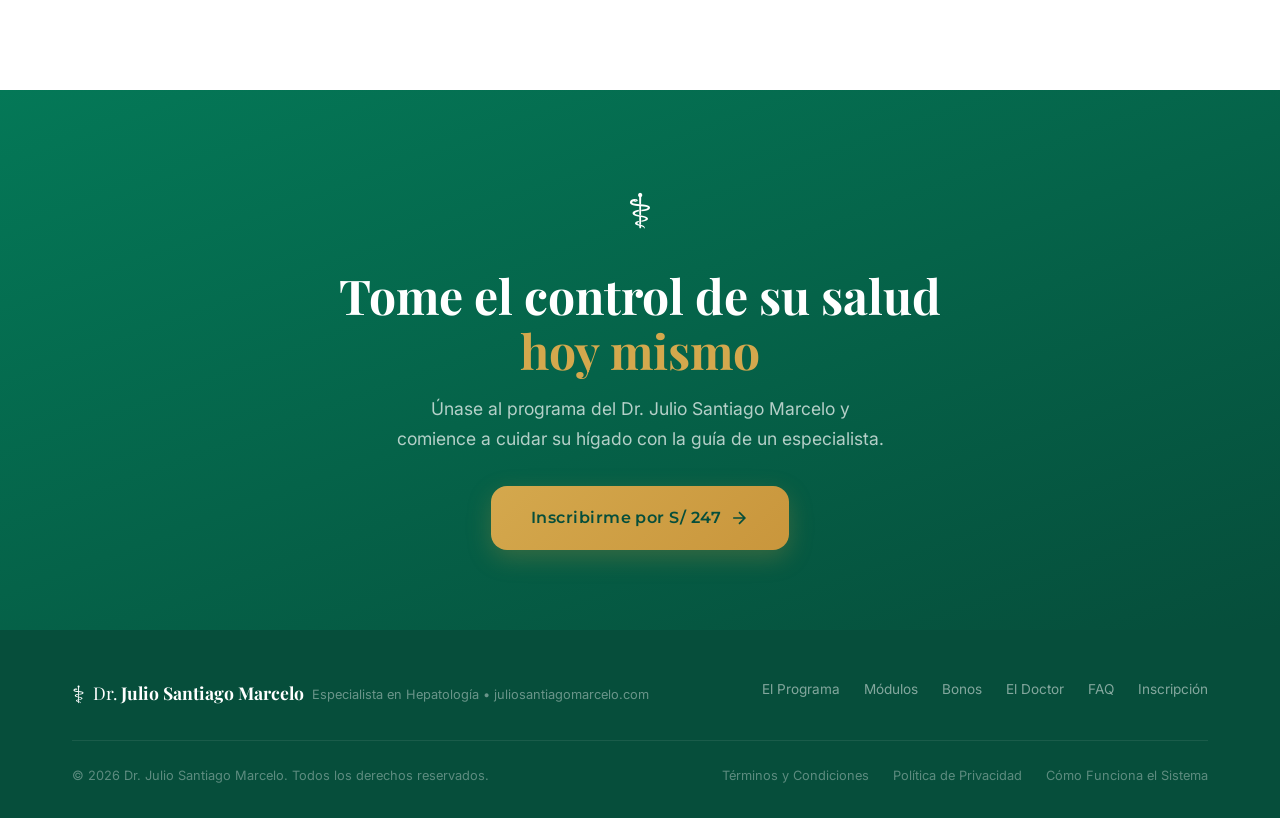
==== commit e0101edd: "wip(claude 2026-05-27 22:41): session snapshot · 26 files · (como-funciona.html,index.html,juliosm-a" ====
--- a/index.html
+++ b/index.html
@@ -22,7 +22,7 @@
   <div class="nav-container">
     <a href="#" class="nav-logo">
       <span class="logo-icon">⚕</span>
-      <span class="logo-text">Dr. <span class="gold">Julio Santiago</span></span>
+      <span class="logo-text">Dr. <span class="gold">Julio Santiago Marcelo</span></span>
     </a>
     <div class="nav-links" id="navLinks">
       <a href="#sobre-programa">El Programa</a>
